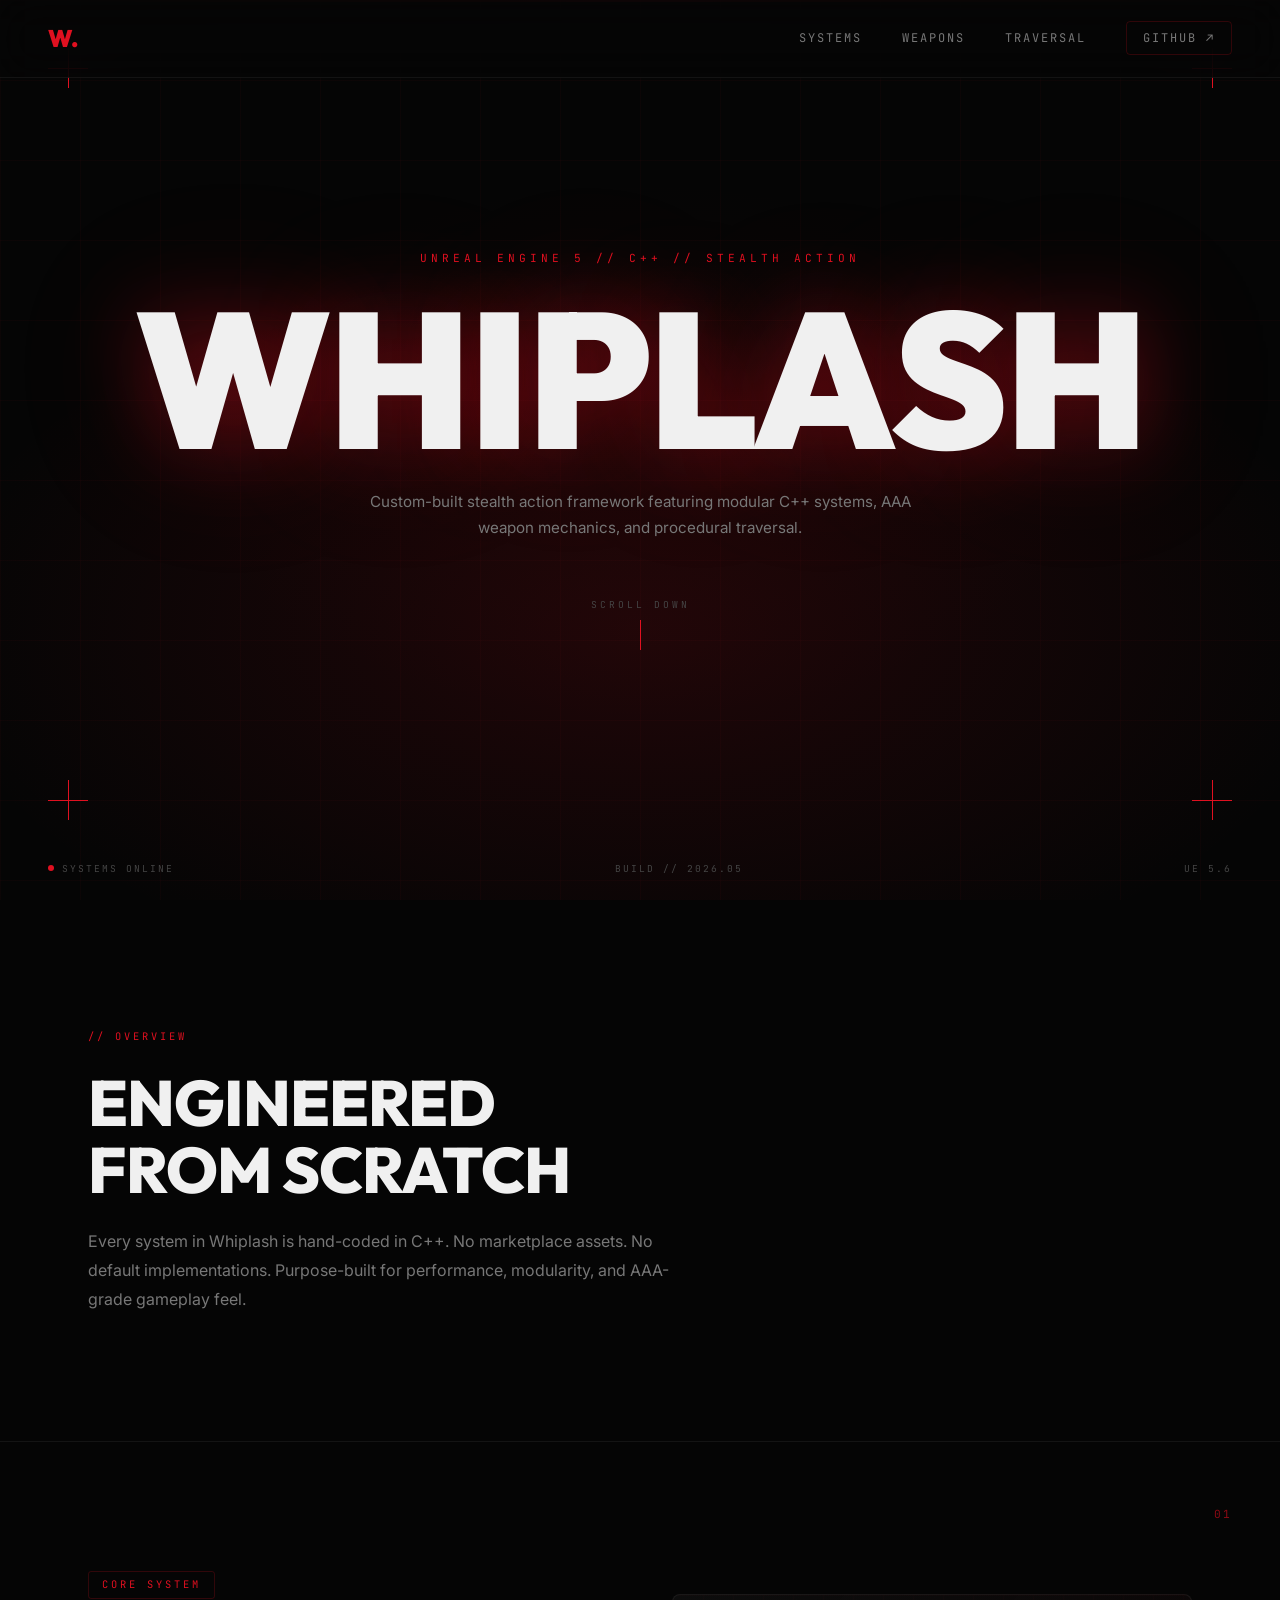
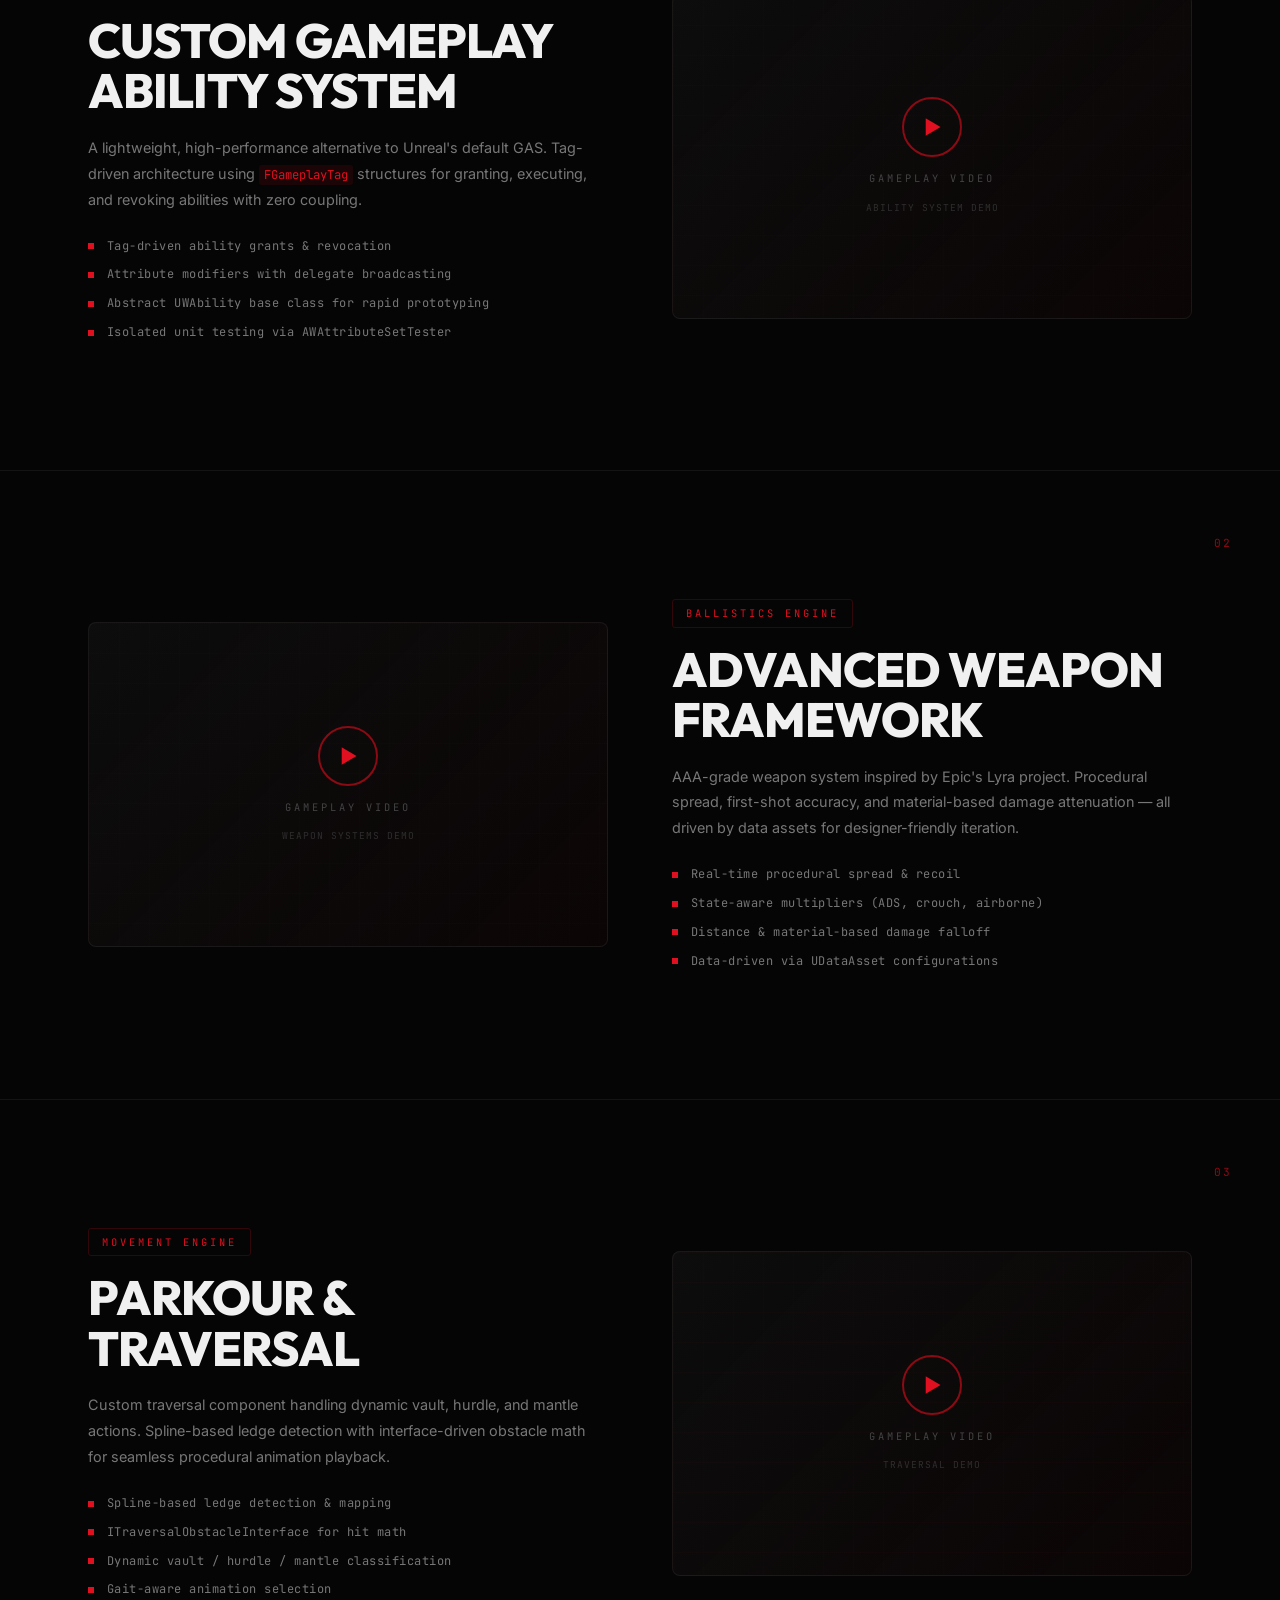
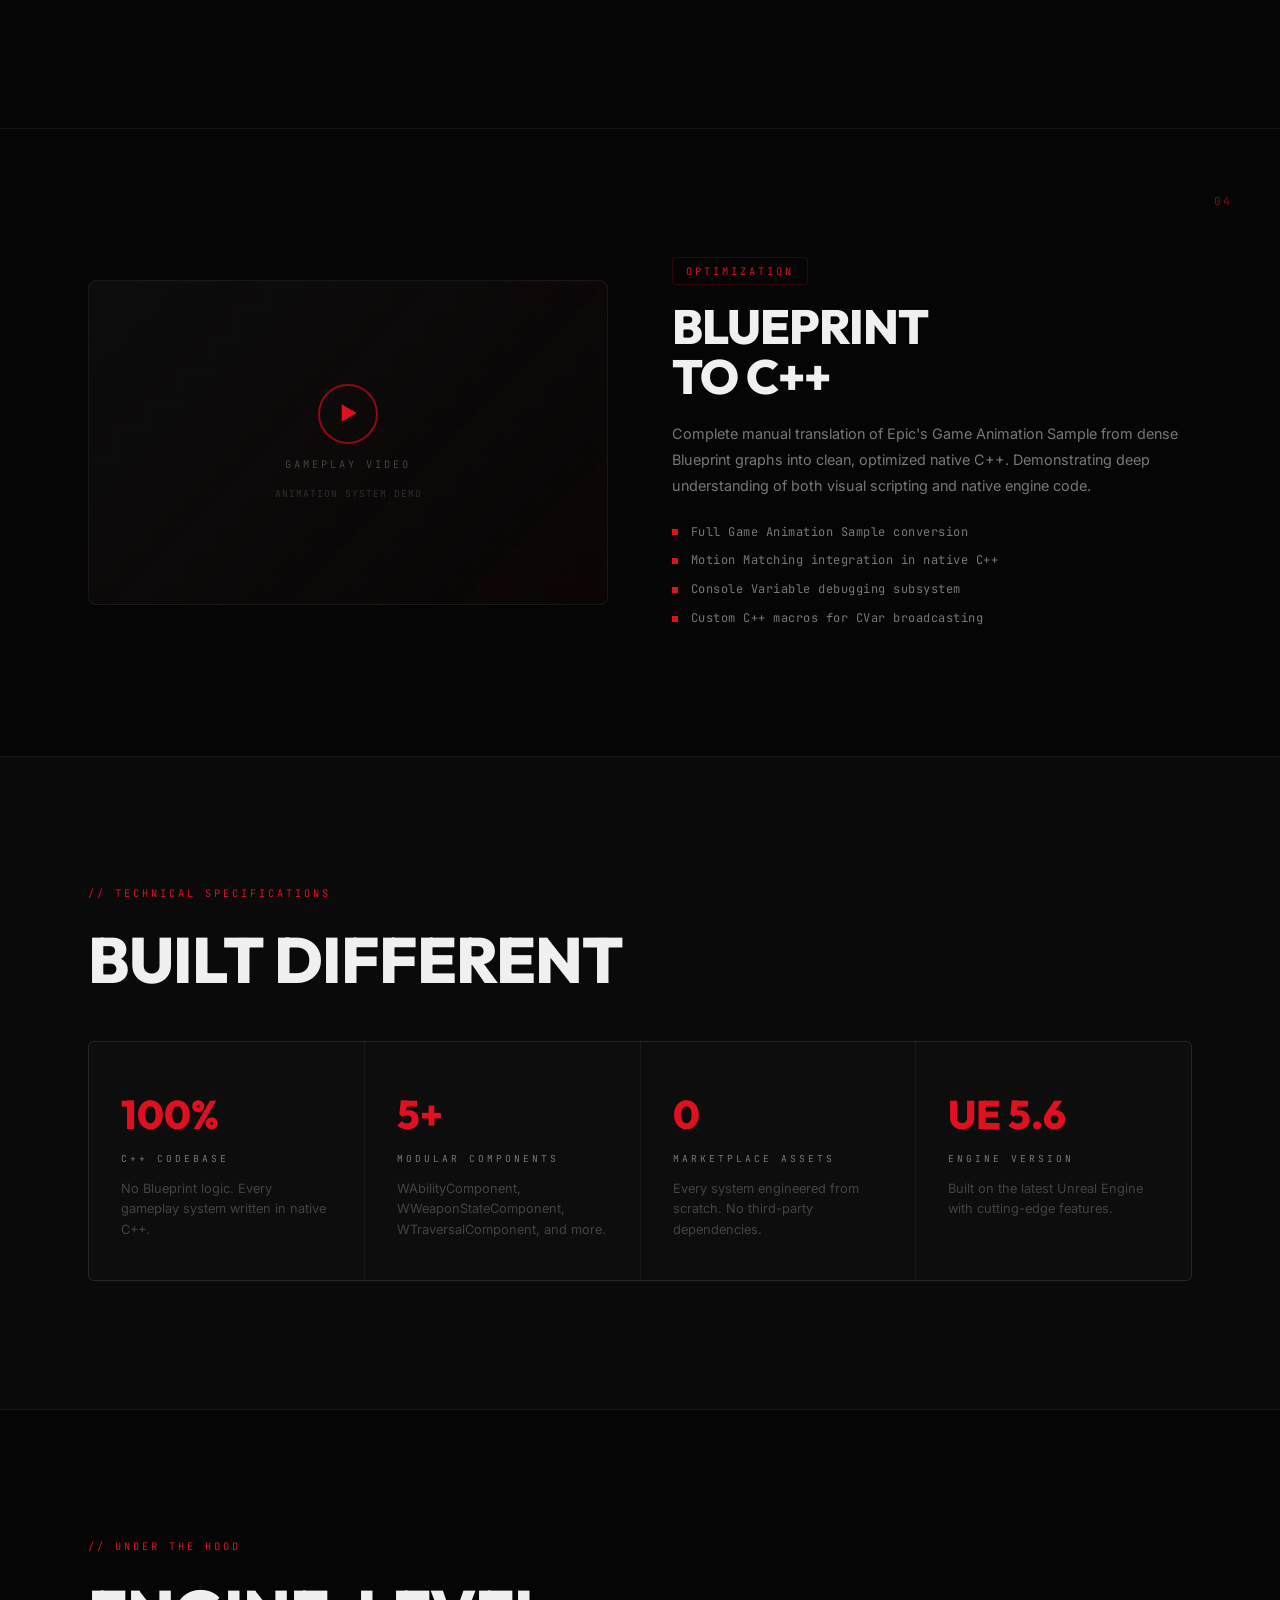
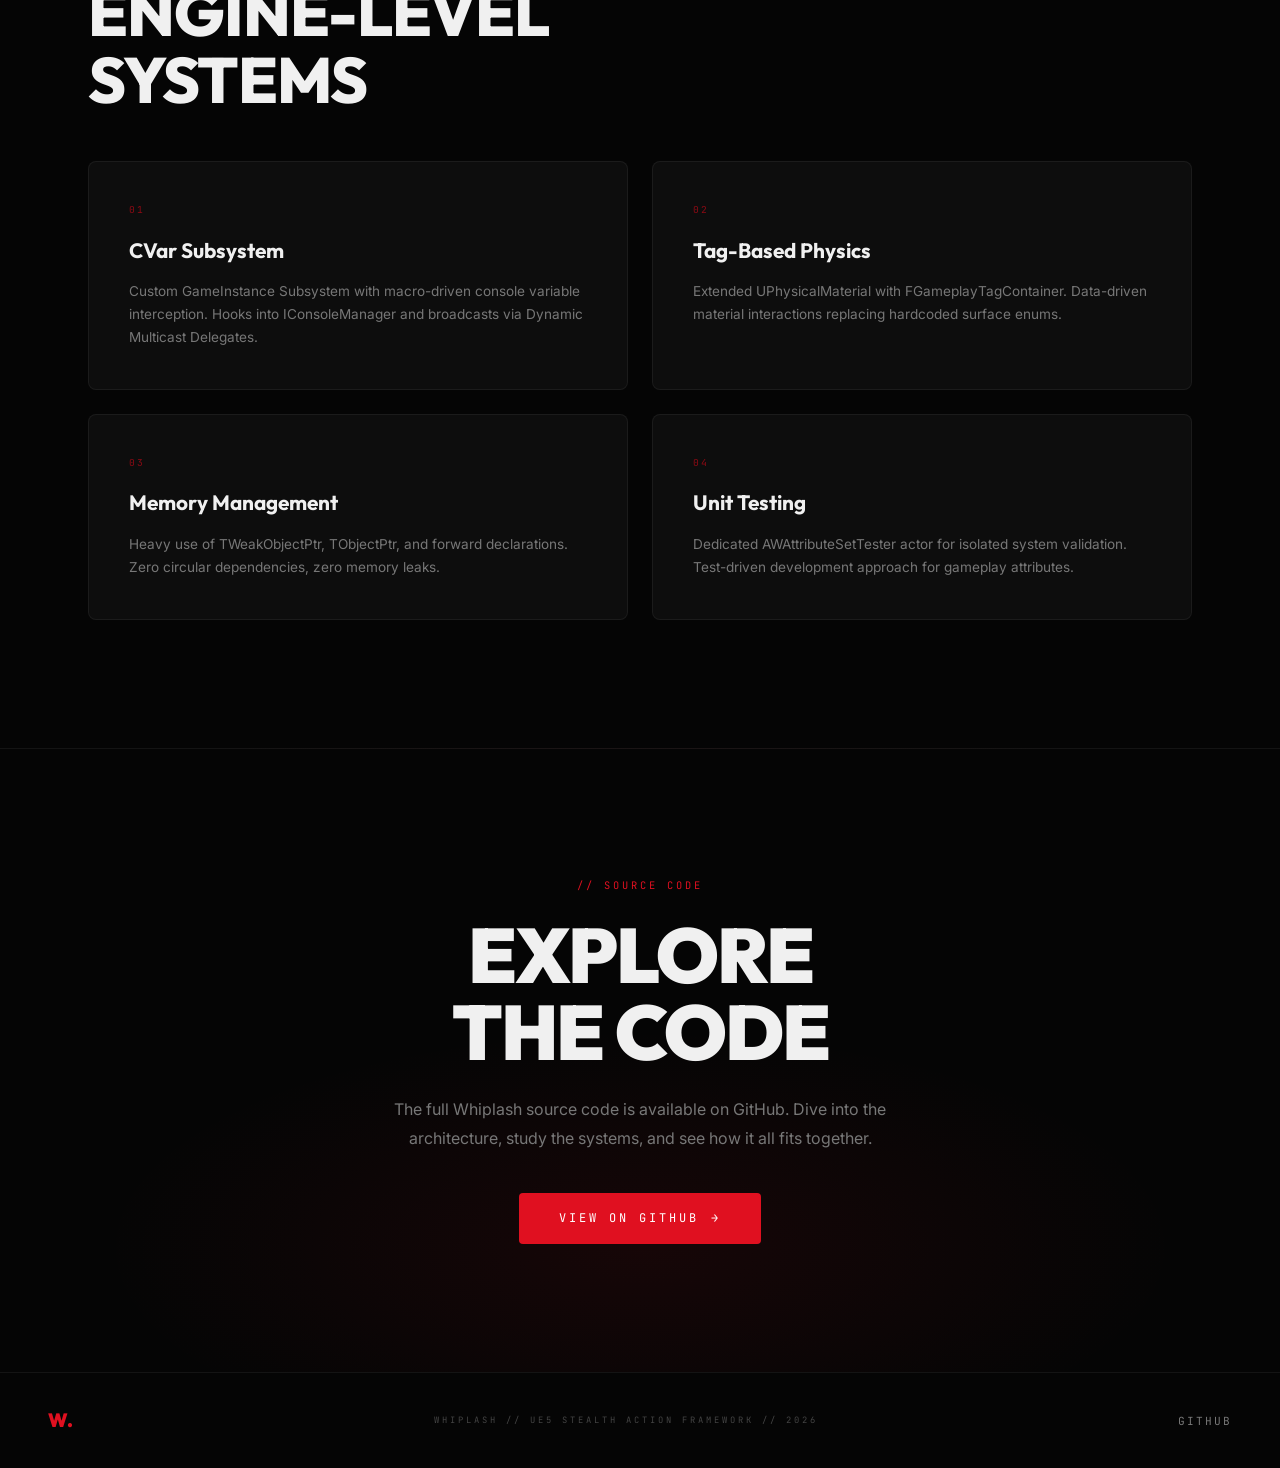
==== index.html @ ac8a112f "Whiplash showcase site" ====
<!DOCTYPE html>
<html lang="en">
<head>
    <meta charset="UTF-8">
    <meta name="viewport" content="width=device-width, initial-scale=1.0">
    <title>WHIPLASH — Stealth Action Framework</title>
    <meta name="description" content="Whiplash is a custom-built Unreal Engine 5 stealth action game featuring advanced C++ systems, a custom Gameplay Ability System, and AAA-grade weapon mechanics.">
    <link rel="stylesheet" href="./style.css">
    <link rel="preconnect" href="https://fonts.googleapis.com">
    <link rel="preconnect" href="https://fonts.gstatic.com" crossorigin>
    <link href="https://fonts.googleapis.com/css2?family=Inter:wght@300;400;500;600;700&family=JetBrains+Mono:wght@400;500;700&family=Outfit:wght@100;200;300;400;500;600;700;800;900&display=swap" rel="stylesheet">
</head>
<body>
    <!-- ========== NAV ========== -->
    <nav id="nav">
        <div class="nav-logo">W.</div>
        <div class="nav-links">
            <a href="#systems">Systems</a>
            <a href="#weapons">Weapons</a>
            <a href="#traversal">Traversal</a>
            <a href="https://github.com/nem-junk/Whiplash" target="_blank" class="nav-github">GitHub ↗</a>
        </div>
    </nav>

    <!-- ========== HERO ========== -->
    <section id="hero">
        <div class="hero-grid-overlay"></div>
        <!-- Tactical crosshairs -->
        <div class="crosshair crosshair-tl"></div>
        <div class="crosshair crosshair-tr"></div>
        <div class="crosshair crosshair-bl"></div>
        <div class="crosshair crosshair-br"></div>
        <!-- Red scan line -->
        <div class="scan-line"></div>
        <!-- Center content -->
        <div class="hero-content">
            <div class="hero-tag">UNREAL ENGINE 5 // C++ // STEALTH ACTION</div>
            <h1 class="hero-title">WHIPLASH</h1>
            <div class="hero-subtitle">Custom-built stealth action framework featuring modular C++ systems, AAA weapon mechanics, and procedural traversal.</div>
            <div class="hero-scroll-hint">
                <span>SCROLL DOWN</span>
                <div class="scroll-arrow"></div>
            </div>
        </div>
        <!-- Bottom status bar -->
        <div class="hero-status-bar">
            <span class="status-item"><span class="status-dot"></span> SYSTEMS ONLINE</span>
            <span class="status-item">BUILD // 2026.05</span>
            <span class="status-item">UE 5.6</span>
        </div>
    </section>

    <!-- ========== FEATURES INTRO ========== -->
    <section id="features-intro" class="section">
        <div class="section-container">
            <div class="section-label">// OVERVIEW</div>
            <h2 class="section-title">ENGINEERED<br>FROM SCRATCH</h2>
            <p class="section-description">Every system in Whiplash is hand-coded in C++. No marketplace assets. No default implementations. Purpose-built for performance, modularity, and AAA-grade gameplay feel.</p>
        </div>
    </section>

    <!-- ========== FEATURE 01: GAS ========== -->
    <section id="systems" class="section feature-section">
        <div class="feature-number">01</div>
        <div class="section-container feature-grid">
            <div class="feature-info">
                <div class="feature-tag">CORE SYSTEM</div>
                <h2 class="feature-title">CUSTOM GAMEPLAY<br>ABILITY SYSTEM</h2>
                <p class="feature-desc">A lightweight, high-performance alternative to Unreal's default GAS. Tag-driven architecture using <code>FGameplayTag</code> structures for granting, executing, and revoking abilities with zero coupling.</p>
                <ul class="feature-list">
                    <li><span class="list-marker"></span>Tag-driven ability grants & revocation</li>
                    <li><span class="list-marker"></span>Attribute modifiers with delegate broadcasting</li>
                    <li><span class="list-marker"></span>Abstract UWAbility base class for rapid prototyping</li>
                    <li><span class="list-marker"></span>Isolated unit testing via AWAttributeSetTester</li>
                </ul>
            </div>
            <div class="feature-visual">
                <div class="video-placeholder" id="video-gas">
                    <div class="video-placeholder-inner">
                        <div class="video-icon">▶</div>
                        <span>GAMEPLAY VIDEO</span>
                        <span class="video-sub">Ability System Demo</span>
                    </div>
                </div>
            </div>
        </div>
    </section>

    <!-- ========== FEATURE 02: WEAPONS ========== -->
    <section id="weapons" class="section feature-section">
        <div class="feature-number">02</div>
        <div class="section-container feature-grid feature-grid-reverse">
            <div class="feature-info">
                <div class="feature-tag">BALLISTICS ENGINE</div>
                <h2 class="feature-title">ADVANCED WEAPON<br>FRAMEWORK</h2>
                <p class="feature-desc">AAA-grade weapon system inspired by Epic's Lyra project. Procedural spread, first-shot accuracy, and material-based damage attenuation — all driven by data assets for designer-friendly iteration.</p>
                <ul class="feature-list">
                    <li><span class="list-marker"></span>Real-time procedural spread & recoil</li>
                    <li><span class="list-marker"></span>State-aware multipliers (ADS, crouch, airborne)</li>
                    <li><span class="list-marker"></span>Distance & material-based damage falloff</li>
                    <li><span class="list-marker"></span>Data-driven via UDataAsset configurations</li>
                </ul>
            </div>
            <div class="feature-visual">
                <div class="video-placeholder" id="video-weapons">
                    <div class="video-placeholder-inner">
                        <div class="video-icon">▶</div>
                        <span>GAMEPLAY VIDEO</span>
                        <span class="video-sub">Weapon Systems Demo</span>
                    </div>
                </div>
            </div>
        </div>
    </section>

    <!-- ========== FEATURE 03: TRAVERSAL ========== -->
    <section id="traversal" class="section feature-section">
        <div class="feature-number">03</div>
        <div class="section-container feature-grid">
            <div class="feature-info">
                <div class="feature-tag">MOVEMENT ENGINE</div>
                <h2 class="feature-title">PARKOUR &<br>TRAVERSAL</h2>
                <p class="feature-desc">Custom traversal component handling dynamic vault, hurdle, and mantle actions. Spline-based ledge detection with interface-driven obstacle math for seamless procedural animation playback.</p>
                <ul class="feature-list">
                    <li><span class="list-marker"></span>Spline-based ledge detection & mapping</li>
                    <li><span class="list-marker"></span>ITraversalObstacleInterface for hit math</li>
                    <li><span class="list-marker"></span>Dynamic vault / hurdle / mantle classification</li>
                    <li><span class="list-marker"></span>Gait-aware animation selection</li>
                </ul>
            </div>
            <div class="feature-visual">
                <div class="video-placeholder" id="video-traversal">
                    <div class="video-placeholder-inner">
                        <div class="video-icon">▶</div>
                        <span>GAMEPLAY VIDEO</span>
                        <span class="video-sub">Traversal Demo</span>
                    </div>
                </div>
            </div>
        </div>
    </section>

    <!-- ========== FEATURE 04: BP TO C++ ========== -->
    <section id="translation" class="section feature-section">
        <div class="feature-number">04</div>
        <div class="section-container feature-grid feature-grid-reverse">
            <div class="feature-info">
                <div class="feature-tag">OPTIMIZATION</div>
                <h2 class="feature-title">BLUEPRINT<br>TO C++</h2>
                <p class="feature-desc">Complete manual translation of Epic's Game Animation Sample from dense Blueprint graphs into clean, optimized native C++. Demonstrating deep understanding of both visual scripting and native engine code.</p>
                <ul class="feature-list">
                    <li><span class="list-marker"></span>Full Game Animation Sample conversion</li>
                    <li><span class="list-marker"></span>Motion Matching integration in native C++</li>
                    <li><span class="list-marker"></span>Console Variable debugging subsystem</li>
                    <li><span class="list-marker"></span>Custom C++ macros for CVar broadcasting</li>
                </ul>
            </div>
            <div class="feature-visual">
                <div class="video-placeholder" id="video-bptocpp">
                    <div class="video-placeholder-inner">
                        <div class="video-icon">▶</div>
                        <span>GAMEPLAY VIDEO</span>
                        <span class="video-sub">Animation System Demo</span>
                    </div>
                </div>
            </div>
        </div>
    </section>

    <!-- ========== TECH STATS ========== -->
    <section id="stats" class="section">
        <div class="section-container">
            <div class="section-label">// TECHNICAL SPECIFICATIONS</div>
            <h2 class="section-title">BUILT DIFFERENT</h2>
            <div class="stats-grid">
                <div class="stat-card">
                    <div class="stat-number">100%</div>
                    <div class="stat-label">C++ CODEBASE</div>
                    <div class="stat-desc">No Blueprint logic. Every gameplay system written in native C++.</div>
                </div>
                <div class="stat-card">
                    <div class="stat-number">5+</div>
                    <div class="stat-label">MODULAR COMPONENTS</div>
                    <div class="stat-desc">WAbilityComponent, WWeaponStateComponent, WTraversalComponent, and more.</div>
                </div>
                <div class="stat-card">
                    <div class="stat-number">0</div>
                    <div class="stat-label">MARKETPLACE ASSETS</div>
                    <div class="stat-desc">Every system engineered from scratch. No third-party dependencies.</div>
                </div>
                <div class="stat-card">
                    <div class="stat-number">UE 5.6</div>
                    <div class="stat-label">ENGINE VERSION</div>
                    <div class="stat-desc">Built on the latest Unreal Engine with cutting-edge features.</div>
                </div>
            </div>
        </div>
    </section>

    <!-- ========== ENGINE SYSTEMS ========== -->
    <section id="engine" class="section">
        <div class="section-container">
            <div class="section-label">// UNDER THE HOOD</div>
            <h2 class="section-title">ENGINE-LEVEL<br>SYSTEMS</h2>
            <div class="engine-grid">
                <div class="engine-card">
                    <div class="engine-card-number">01</div>
                    <h3>CVar Subsystem</h3>
                    <p>Custom GameInstance Subsystem with macro-driven console variable interception. Hooks into IConsoleManager and broadcasts via Dynamic Multicast Delegates.</p>
                </div>
                <div class="engine-card">
                    <div class="engine-card-number">02</div>
                    <h3>Tag-Based Physics</h3>
                    <p>Extended UPhysicalMaterial with FGameplayTagContainer. Data-driven material interactions replacing hardcoded surface enums.</p>
                </div>
                <div class="engine-card">
                    <div class="engine-card-number">03</div>
                    <h3>Memory Management</h3>
                    <p>Heavy use of TWeakObjectPtr, TObjectPtr, and forward declarations. Zero circular dependencies, zero memory leaks.</p>
                </div>
                <div class="engine-card">
                    <div class="engine-card-number">04</div>
                    <h3>Unit Testing</h3>
                    <p>Dedicated AWAttributeSetTester actor for isolated system validation. Test-driven development approach for gameplay attributes.</p>
                </div>
            </div>
        </div>
    </section>

    <!-- ========== CTA ========== -->
    <section id="cta" class="section">
        <div class="section-container cta-container">
            <div class="section-label">// SOURCE CODE</div>
            <h2 class="cta-title">EXPLORE<br>THE CODE</h2>
            <p class="cta-desc">The full Whiplash source code is available on GitHub. Dive into the architecture, study the systems, and see how it all fits together.</p>
            <a href="https://github.com/nem-junk/Whiplash" target="_blank" class="cta-button">
                VIEW ON GITHUB <span class="cta-arrow">→</span>
            </a>
        </div>
    </section>

    <!-- ========== FOOTER ========== -->
    <footer id="footer">
        <div class="footer-inner">
            <div class="footer-logo">W.</div>
            <div class="footer-text">WHIPLASH // UE5 STEALTH ACTION FRAMEWORK // 2026</div>
            <div class="footer-links">
                <a href="https://github.com/nem-junk/Whiplash" target="_blank">GitHub</a>
            </div>
        </div>
    </footer>

    <script src="./main.js"></script>
</body>
</html>
---- style.css ----
/* =========================================
   WHIPLASH — Global Design System
   Theme: Red & Black / Tactical / Cinematic
   ========================================= */

:root {
    --bg-primary: #050505;
    --bg-secondary: #0a0a0a;
    --bg-card: #0d0d0d;
    --bg-card-hover: #111111;
    --red: #e01020;
    --red-dim: #8b0a14;
    --red-glow: rgba(224, 16, 32, 0.4);
    --red-subtle: rgba(224, 16, 32, 0.08);
    --text-primary: #f0f0f0;
    --text-secondary: #777777;
    --text-dim: #444444;
    --border: rgba(255, 255, 255, 0.06);
    --border-red: rgba(224, 16, 32, 0.2);
    --font-display: 'Outfit', sans-serif;
    --font-body: 'Inter', sans-serif;
    --font-mono: 'JetBrains Mono', monospace;
}

/* ===== RESET ===== */
*, *::before, *::after {
    margin: 0;
    padding: 0;
    box-sizing: border-box;
}

html {
    scroll-behavior: smooth;
    scrollbar-width: thin;
    scrollbar-color: var(--red-dim) var(--bg-primary);
}

body {
    background: var(--bg-primary);
    color: var(--text-primary);
    font-family: var(--font-body);
    line-height: 1.6;
    overflow-x: hidden;
    -webkit-font-smoothing: antialiased;
}

a {
    color: inherit;
    text-decoration: none;
}

code {
    font-family: var(--font-mono);
    background: rgba(224, 16, 32, 0.1);
    padding: 0.15em 0.4em;
    border-radius: 3px;
    font-size: 0.85em;
    color: var(--red);
}

::selection {
    background: var(--red);
    color: #fff;
}

/* ===== SCROLLBAR ===== */
::-webkit-scrollbar { width: 6px; }
::-webkit-scrollbar-track { background: var(--bg-primary); }
::-webkit-scrollbar-thumb { background: var(--red-dim); border-radius: 3px; }

/* ===== NAV ===== */
#nav {
    position: fixed;
    top: 0;
    left: 0;
    right: 0;
    z-index: 100;
    display: flex;
    align-items: center;
    justify-content: space-between;
    padding: 1.2rem 3rem;
    background: rgba(5, 5, 5, 0.8);
    backdrop-filter: blur(20px);
    -webkit-backdrop-filter: blur(20px);
    border-bottom: 1px solid var(--border);
    transition: transform 0.4s ease;
}

.nav-logo {
    font-family: var(--font-display);
    font-weight: 900;
    font-size: 1.5rem;
    color: var(--red);
    letter-spacing: -1px;
}

.nav-links {
    display: flex;
    gap: 2.5rem;
    align-items: center;
}

.nav-links a {
    font-family: var(--font-mono);
    font-size: 0.75rem;
    text-transform: uppercase;
    letter-spacing: 2px;
    color: var(--text-secondary);
    transition: color 0.3s ease;
}

.nav-links a:hover {
    color: var(--red);
}

.nav-github {
    padding: 0.4rem 1rem;
    border: 1px solid var(--border-red);
    border-radius: 4px;
    transition: background 0.3s ease, color 0.3s ease, border-color 0.3s ease !important;
}

.nav-github:hover {
    background: var(--red);
    border-color: var(--red) !important;
    color: #fff !important;
}

/* ===== HERO ===== */
#hero {
    position: relative;
    width: 100%;
    height: 100vh;
    display: flex;
    align-items: center;
    justify-content: center;
    overflow: hidden;
    background:
        radial-gradient(ellipse 80% 60% at 50% 70%, rgba(224, 16, 32, 0.12) 0%, transparent 70%),
        radial-gradient(ellipse 60% 50% at 50% 50%, rgba(100, 0, 0, 0.08) 0%, transparent 60%),
        var(--bg-primary);
}

/* Grid overlay */
.hero-grid-overlay {
    position: absolute;
    inset: 0;
    background-image:
        linear-gradient(rgba(224, 16, 32, 0.03) 1px, transparent 1px),
        linear-gradient(90deg, rgba(224, 16, 32, 0.03) 1px, transparent 1px);
    background-size: 80px 80px;
    pointer-events: none;
}

/* Crosshairs */
.crosshair {
    position: absolute;
    width: 40px;
    height: 40px;
    pointer-events: none;
}

.crosshair::before,
.crosshair::after {
    content: '';
    position: absolute;
    background: var(--red);
}

.crosshair::before {
    width: 1px;
    height: 100%;
    left: 50%;
}

.crosshair::after {
    height: 1px;
    width: 100%;
    top: 50%;
}

.crosshair-tl { top: 3rem; left: 3rem; }
.crosshair-tr { top: 3rem; right: 3rem; }
.crosshair-bl { bottom: 5rem; left: 3rem; }
.crosshair-br { bottom: 5rem; right: 3rem; }

/* Scan line */
.scan-line {
    position: absolute;
    top: 0;
    left: 0;
    right: 0;
    height: 2px;
    background: linear-gradient(90deg, transparent, var(--red), transparent);
    opacity: 0.4;
    animation: scanDown 4s ease-in-out infinite;
    pointer-events: none;
}

@keyframes scanDown {
    0% { top: -2px; opacity: 0; }
    10% { opacity: 0.4; }
    90% { opacity: 0.4; }
    100% { top: 100%; opacity: 0; }
}

/* Hero content */
.hero-content {
    position: relative;
    z-index: 2;
    text-align: center;
    display: flex;
    flex-direction: column;
    align-items: center;
    gap: 1.5rem;
}

.hero-tag {
    font-family: var(--font-mono);
    font-size: 0.7rem;
    letter-spacing: 4px;
    color: var(--red);
    text-transform: uppercase;
    opacity: 0;
    animation: fadeInUp 0.8s ease 0.2s forwards;
}

.hero-title {
    font-family: var(--font-display);
    font-size: clamp(5rem, 15vw, 14rem);
    font-weight: 900;
    line-height: 0.9;
    letter-spacing: -3px;
    color: var(--text-primary);
    text-shadow: 0 0 80px var(--red-glow), 0 0 160px rgba(224, 16, 32, 0.15);
    opacity: 0;
    animation: titleReveal 1.2s ease 0.4s forwards;
}

.hero-subtitle {
    max-width: 550px;
    font-size: 0.95rem;
    line-height: 1.7;
    color: var(--text-secondary);
    opacity: 0;
    animation: fadeInUp 0.8s ease 0.8s forwards;
}

.hero-scroll-hint {
    margin-top: 2rem;
    display: flex;
    flex-direction: column;
    align-items: center;
    gap: 0.5rem;
    opacity: 0;
    animation: fadeInUp 0.8s ease 1.2s forwards;
}

.hero-scroll-hint span {
    font-family: var(--font-mono);
    font-size: 0.6rem;
    letter-spacing: 3px;
    color: var(--text-dim);
}

.scroll-arrow {
    width: 1px;
    height: 30px;
    background: var(--red);
    position: relative;
    animation: scrollPulse 2s ease infinite;
}

@keyframes scrollPulse {
    0%, 100% { opacity: 0.3; transform: scaleY(0.5); }
    50% { opacity: 1; transform: scaleY(1); }
}

/* Hero status bar */
.hero-status-bar {
    position: absolute;
    bottom: 1.5rem;
    left: 3rem;
    right: 3rem;
    display: flex;
    justify-content: space-between;
    opacity: 0;
    animation: fadeInUp 0.8s ease 1.4s forwards;
}

.status-item {
    font-family: var(--font-mono);
    font-size: 0.6rem;
    letter-spacing: 2px;
    color: var(--text-dim);
    text-transform: uppercase;
    display: flex;
    align-items: center;
    gap: 0.5rem;
}

.status-dot {
    width: 6px;
    height: 6px;
    background: var(--red);
    border-radius: 50%;
    animation: dotPulse 2s ease infinite;
}

@keyframes dotPulse {
    0%, 100% { opacity: 1; }
    50% { opacity: 0.3; }
}

/* ===== ANIMATIONS ===== */
@keyframes fadeInUp {
    from { opacity: 0; transform: translateY(20px); }
    to { opacity: 1; transform: translateY(0); }
}

@keyframes titleReveal {
    from { opacity: 0; transform: translateY(40px) scale(0.95); letter-spacing: 20px; }
    to { opacity: 1; transform: translateY(0) scale(1); letter-spacing: -3px; }
}

/* ===== SECTIONS ===== */
.section {
    padding: 8rem 0;
    position: relative;
}

.section-container {
    max-width: 1200px;
    margin: 0 auto;
    padding: 0 3rem;
}

.section-label {
    font-family: var(--font-mono);
    font-size: 0.65rem;
    letter-spacing: 3px;
    color: var(--red);
    text-transform: uppercase;
    margin-bottom: 1.5rem;
}

.section-title {
    font-family: var(--font-display);
    font-size: clamp(2.5rem, 5vw, 4rem);
    font-weight: 800;
    line-height: 1.05;
    letter-spacing: -1px;
    margin-bottom: 1.5rem;
}

.section-description {
    font-size: 1rem;
    color: var(--text-secondary);
    max-width: 600px;
    line-height: 1.8;
}

/* ===== FEATURE SECTIONS ===== */
.feature-section {
    border-top: 1px solid var(--border);
}

.feature-number {
    position: absolute;
    top: 4rem;
    right: 3rem;
    font-family: var(--font-mono);
    font-size: 0.7rem;
    color: var(--red-dim);
    letter-spacing: 2px;
}

.feature-grid {
    display: grid;
    grid-template-columns: 1fr 1fr;
    gap: 4rem;
    align-items: center;
}

.feature-grid-reverse {
    direction: rtl;
}

.feature-grid-reverse > * {
    direction: ltr;
}

.feature-tag {
    font-family: var(--font-mono);
    font-size: 0.65rem;
    letter-spacing: 3px;
    color: var(--red);
    text-transform: uppercase;
    margin-bottom: 1rem;
    display: inline-block;
    padding: 0.3rem 0.8rem;
    border: 1px solid var(--border-red);
    border-radius: 3px;
}

.feature-title {
    font-family: var(--font-display);
    font-size: clamp(2rem, 4vw, 3rem);
    font-weight: 800;
    line-height: 1.05;
    letter-spacing: -1px;
    margin-bottom: 1.2rem;
}

.feature-desc {
    font-size: 0.9rem;
    color: var(--text-secondary);
    line-height: 1.8;
    margin-bottom: 1.5rem;
}

.feature-list {
    list-style: none;
    display: flex;
    flex-direction: column;
    gap: 0.6rem;
}

.feature-list li {
    font-family: var(--font-mono);
    font-size: 0.75rem;
    color: var(--text-secondary);
    display: flex;
    align-items: center;
    gap: 0.8rem;
    letter-spacing: 0.5px;
}

.list-marker {
    width: 6px;
    height: 6px;
    background: var(--red);
    flex-shrink: 0;
}

/* ===== VIDEO PLACEHOLDER ===== */
.video-placeholder {
    width: 100%;
    aspect-ratio: 16 / 10;
    background:
        linear-gradient(135deg, var(--bg-card) 0%, rgba(224, 16, 32, 0.03) 100%);
    border: 1px solid var(--border);
    border-radius: 8px;
    display: flex;
    align-items: center;
    justify-content: center;
    position: relative;
    overflow: hidden;
    transition: border-color 0.4s ease, box-shadow 0.4s ease;
    cursor: pointer;
}

.video-placeholder::before {
    content: '';
    position: absolute;
    inset: 0;
    background:
        linear-gradient(rgba(224, 16, 32, 0.02) 1px, transparent 1px),
        linear-gradient(90deg, rgba(224, 16, 32, 0.02) 1px, transparent 1px);
    background-size: 30px 30px;
    pointer-events: none;
}

.video-placeholder:hover {
    border-color: var(--border-red);
    box-shadow: 0 0 40px rgba(224, 16, 32, 0.08);
}

.video-placeholder-inner {
    display: flex;
    flex-direction: column;
    align-items: center;
    gap: 0.8rem;
    z-index: 1;
}

.video-icon {
    width: 60px;
    height: 60px;
    border: 2px solid var(--red-dim);
    border-radius: 50%;
    display: flex;
    align-items: center;
    justify-content: center;
    font-size: 1.2rem;
    color: var(--red);
    transition: background 0.3s ease, border-color 0.3s ease;
}

.video-placeholder:hover .video-icon {
    background: var(--red);
    border-color: var(--red);
    color: #fff;
}

.video-placeholder-inner span {
    font-family: var(--font-mono);
    font-size: 0.65rem;
    letter-spacing: 3px;
    color: var(--text-dim);
    text-transform: uppercase;
}

.video-placeholder-inner .video-sub {
    font-size: 0.6rem;
    color: var(--text-dim);
    letter-spacing: 1px;
    opacity: 0.6;
}

/* ===== STATS ===== */
#stats {
    background: var(--bg-secondary);
    border-top: 1px solid var(--border);
    border-bottom: 1px solid var(--border);
}

.stats-grid {
    display: grid;
    grid-template-columns: repeat(4, 1fr);
    gap: 1px;
    margin-top: 3rem;
    background: var(--border);
    border: 1px solid var(--border);
    border-radius: 6px;
    overflow: hidden;
}

.stat-card {
    background: var(--bg-card);
    padding: 2.5rem 2rem;
    transition: background 0.3s ease;
}

.stat-card:hover {
    background: var(--bg-card-hover);
}

.stat-number {
    font-family: var(--font-display);
    font-size: 2.5rem;
    font-weight: 800;
    color: var(--red);
    margin-bottom: 0.3rem;
}

.stat-label {
    font-family: var(--font-mono);
    font-size: 0.6rem;
    letter-spacing: 3px;
    color: var(--text-secondary);
    text-transform: uppercase;
    margin-bottom: 0.8rem;
}

.stat-desc {
    font-size: 0.8rem;
    color: var(--text-dim);
    line-height: 1.6;
}

/* ===== ENGINE GRID ===== */
.engine-grid {
    display: grid;
    grid-template-columns: repeat(2, 1fr);
    gap: 1.5rem;
    margin-top: 3rem;
}

.engine-card {
    background: var(--bg-card);
    border: 1px solid var(--border);
    border-radius: 8px;
    padding: 2.5rem;
    position: relative;
    overflow: hidden;
    transition: border-color 0.4s ease, transform 0.3s ease;
}

.engine-card:hover {
    border-color: var(--border-red);
    transform: translateY(-3px);
}

.engine-card::after {
    content: '';
    position: absolute;
    top: 0;
    left: 0;
    right: 0;
    height: 2px;
    background: linear-gradient(90deg, var(--red), transparent);
    opacity: 0;
    transition: opacity 0.4s ease;
}

.engine-card:hover::after {
    opacity: 1;
}

.engine-card-number {
    font-family: var(--font-mono);
    font-size: 0.6rem;
    color: var(--red-dim);
    letter-spacing: 2px;
    margin-bottom: 1rem;
}

.engine-card h3 {
    font-family: var(--font-display);
    font-size: 1.3rem;
    font-weight: 700;
    margin-bottom: 0.8rem;
}

.engine-card p {
    font-size: 0.85rem;
    color: var(--text-secondary);
    line-height: 1.7;
}

/* ===== CTA ===== */
#cta {
    border-top: 1px solid var(--border);
    background:
        radial-gradient(ellipse 60% 50% at 50% 80%, rgba(224, 16, 32, 0.08) 0%, transparent 70%),
        var(--bg-primary);
}

.cta-container {
    text-align: center;
    display: flex;
    flex-direction: column;
    align-items: center;
}

.cta-title {
    font-family: var(--font-display);
    font-size: clamp(3rem, 6vw, 5rem);
    font-weight: 900;
    line-height: 1;
    letter-spacing: -2px;
    margin-bottom: 1.5rem;
}

.cta-desc {
    font-size: 1rem;
    color: var(--text-secondary);
    max-width: 500px;
    line-height: 1.8;
    margin-bottom: 2.5rem;
}

.cta-button {
    display: inline-flex;
    align-items: center;
    gap: 0.8rem;
    padding: 1rem 2.5rem;
    background: var(--red);
    color: #fff;
    font-family: var(--font-mono);
    font-size: 0.75rem;
    letter-spacing: 3px;
    text-transform: uppercase;
    border: none;
    border-radius: 4px;
    cursor: pointer;
    transition: background 0.3s ease, transform 0.2s ease, box-shadow 0.3s ease;
}

.cta-button:hover {
    background: #c00d1a;
    transform: translateY(-2px);
    box-shadow: 0 10px 40px rgba(224, 16, 32, 0.3);
}

.cta-arrow {
    transition: transform 0.3s ease;
}

.cta-button:hover .cta-arrow {
    transform: translateX(4px);
}

/* ===== FOOTER ===== */
#footer {
    border-top: 1px solid var(--border);
    padding: 2rem 3rem;
}

.footer-inner {
    max-width: 1200px;
    margin: 0 auto;
    display: flex;
    align-items: center;
    justify-content: space-between;
}

.footer-logo {
    font-family: var(--font-display);
    font-weight: 900;
    font-size: 1.2rem;
    color: var(--red);
}

.footer-text {
    font-family: var(--font-mono);
    font-size: 0.55rem;
    letter-spacing: 3px;
    color: var(--text-dim);
}

.footer-links a {
    font-family: var(--font-mono);
    font-size: 0.7rem;
    letter-spacing: 2px;
    color: var(--text-secondary);
    text-transform: uppercase;
    transition: color 0.3s ease;
}

.footer-links a:hover {
    color: var(--red);
}

/* ===== SCROLL REVEAL ===== */
.reveal {
    opacity: 0;
    transform: translateY(30px);
    transition: opacity 0.8s ease, transform 0.8s ease;
}

.reveal.visible {
    opacity: 1;
    transform: translateY(0);
}

/* ===== RESPONSIVE ===== */
@media (max-width: 900px) {
    .feature-grid {
        grid-template-columns: 1fr;
        gap: 2rem;
    }

    .feature-grid-reverse {
        direction: ltr;
    }

    .stats-grid {
        grid-template-columns: repeat(2, 1fr);
    }

    .engine-grid {
        grid-template-columns: 1fr;
    }

    #nav {
        padding: 1rem 1.5rem;
    }

    .nav-links {
        gap: 1rem;
    }

    .section-container {
        padding: 0 1.5rem;
    }

    .crosshair-tl, .crosshair-tr,
    .crosshair-bl, .crosshair-br {
        display: none;
    }
}

@media (max-width: 600px) {
    .stats-grid {
        grid-template-columns: 1fr;
    }

    .nav-links a:not(.nav-github) {
        display: none;
    }

    .hero-status-bar {
        display: none;
    }
}
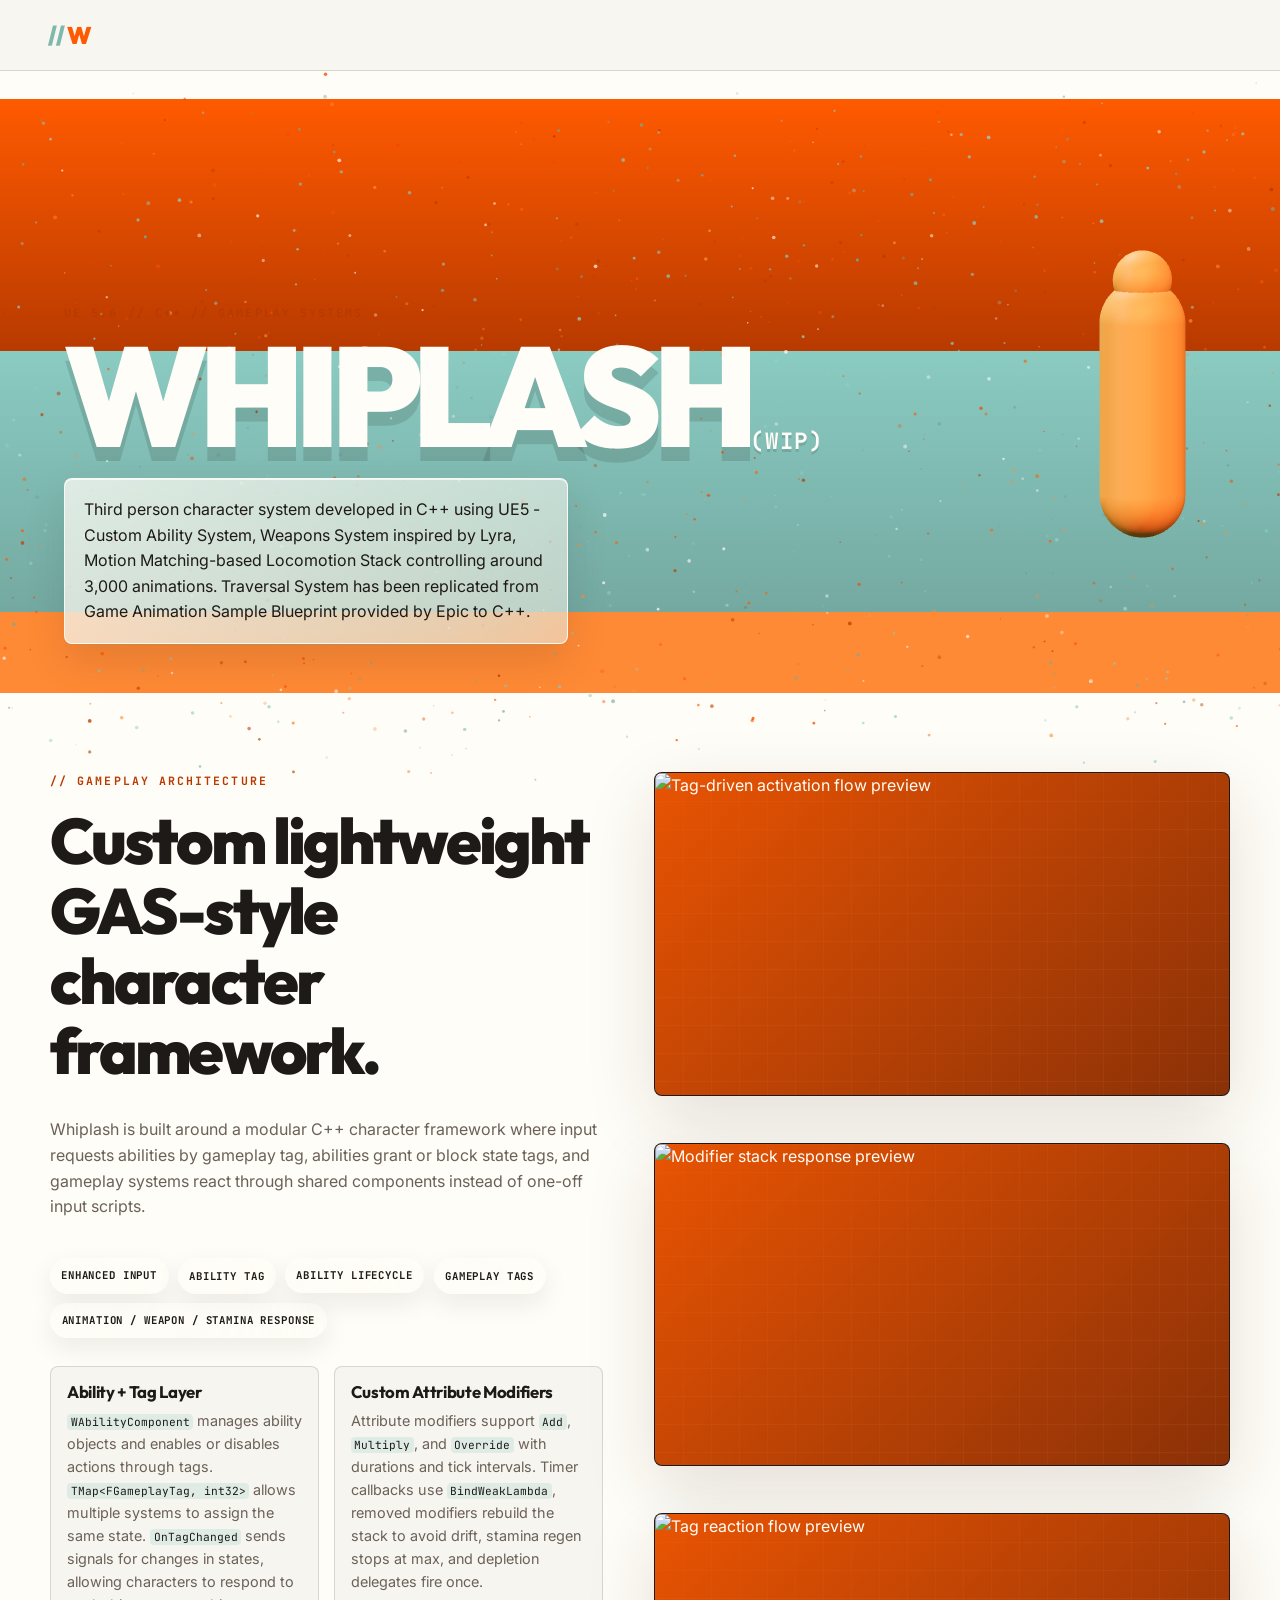
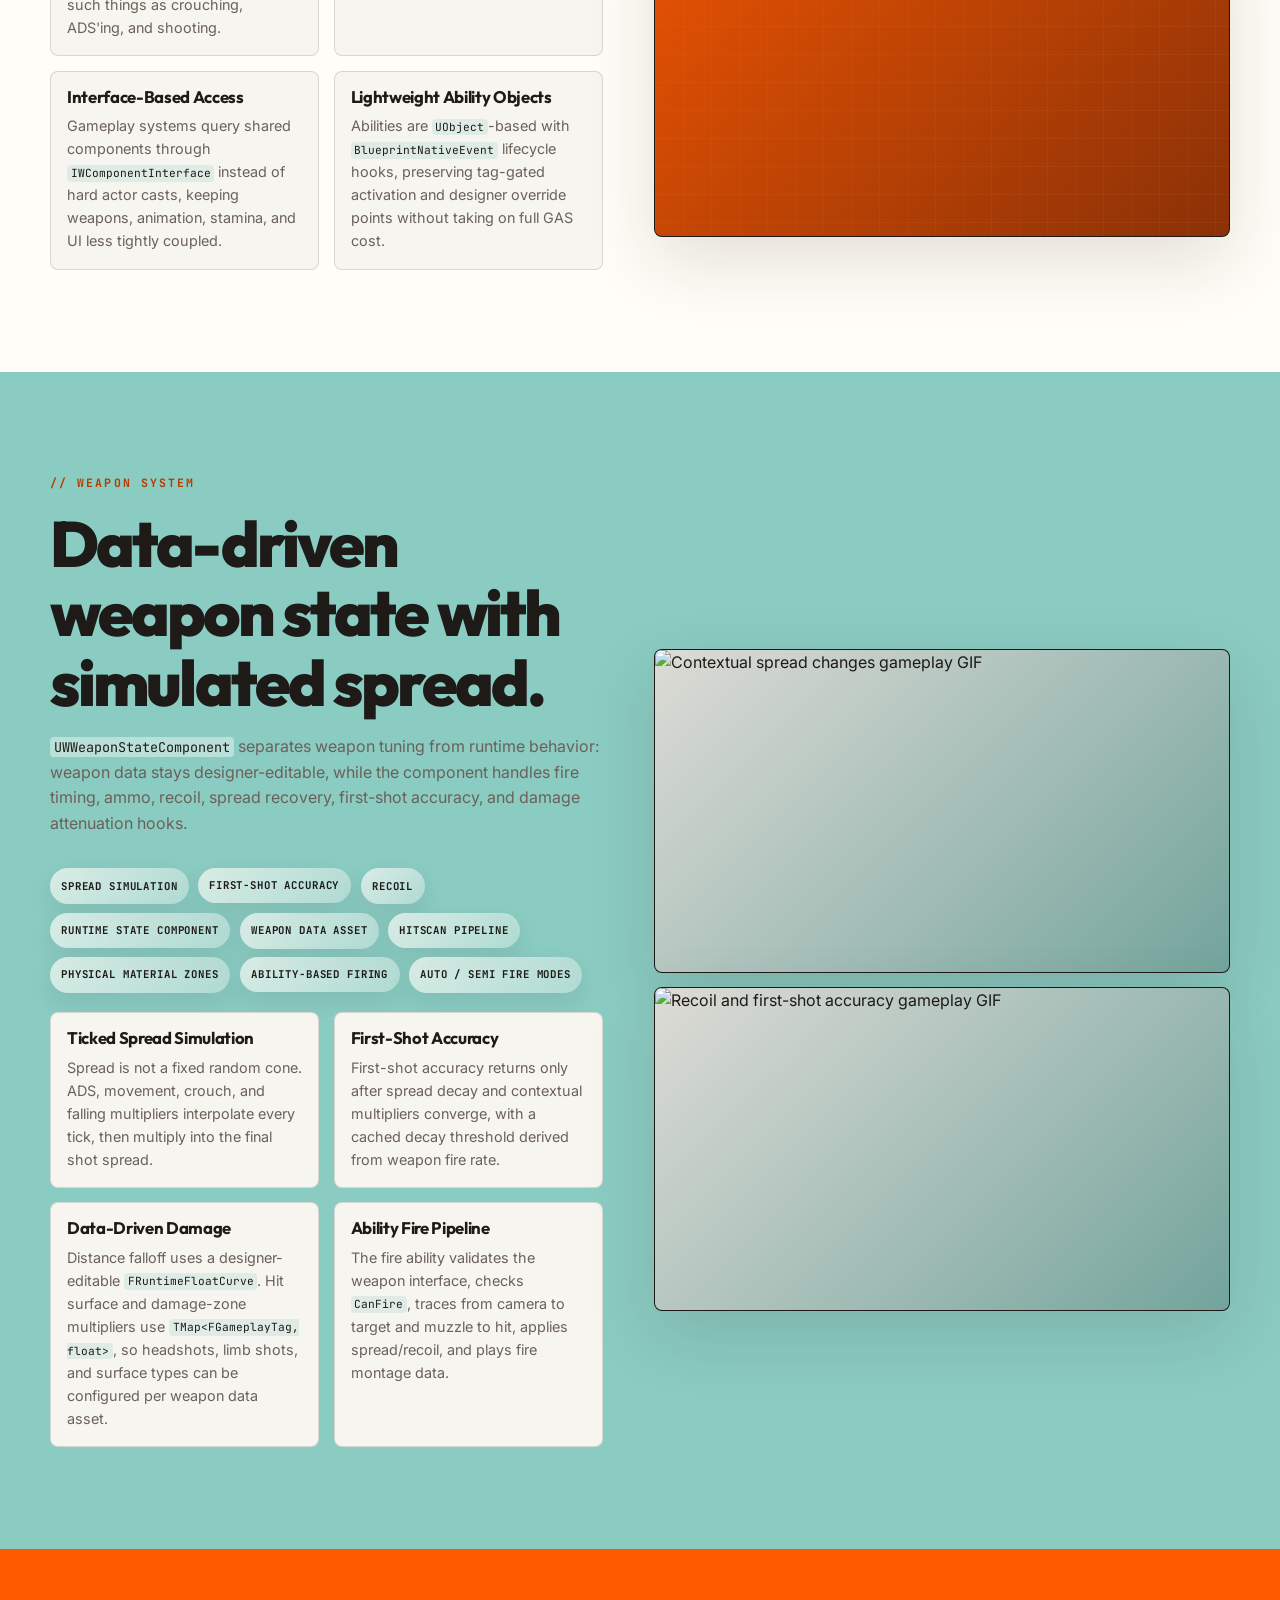
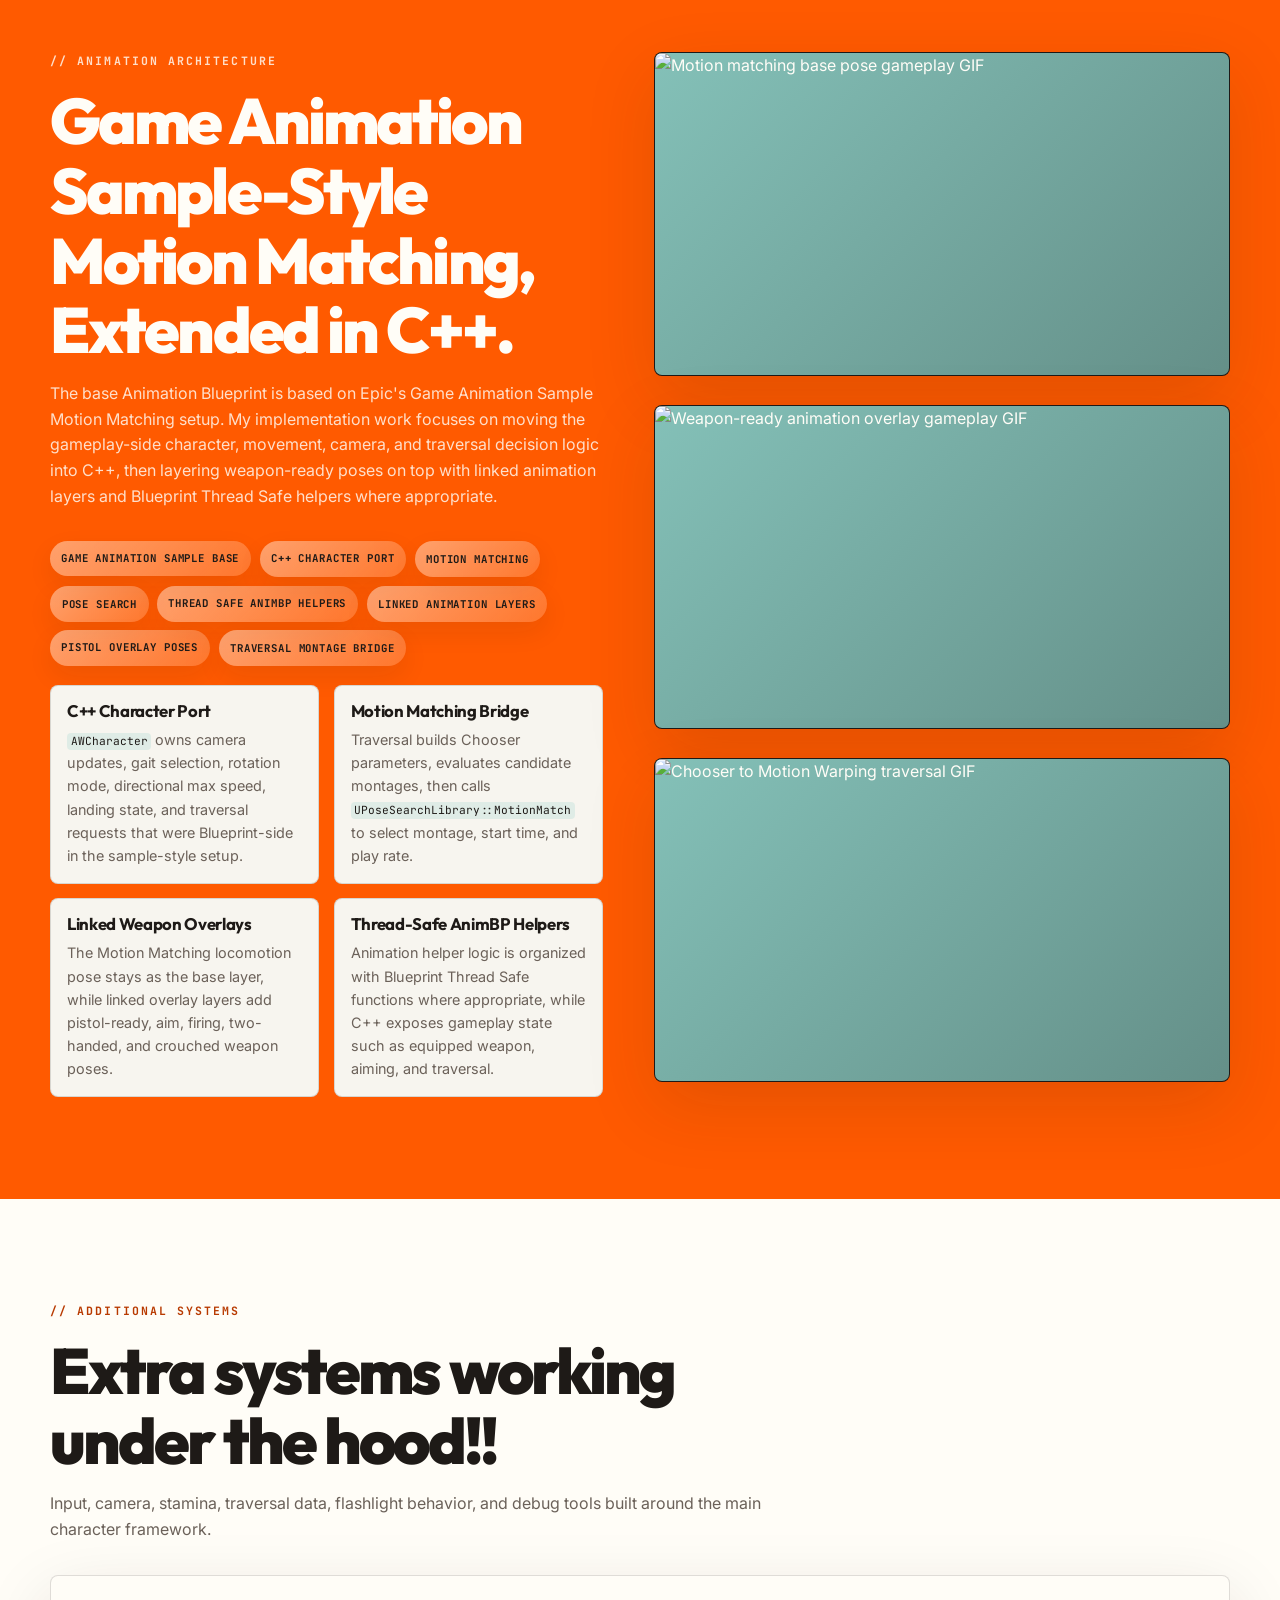
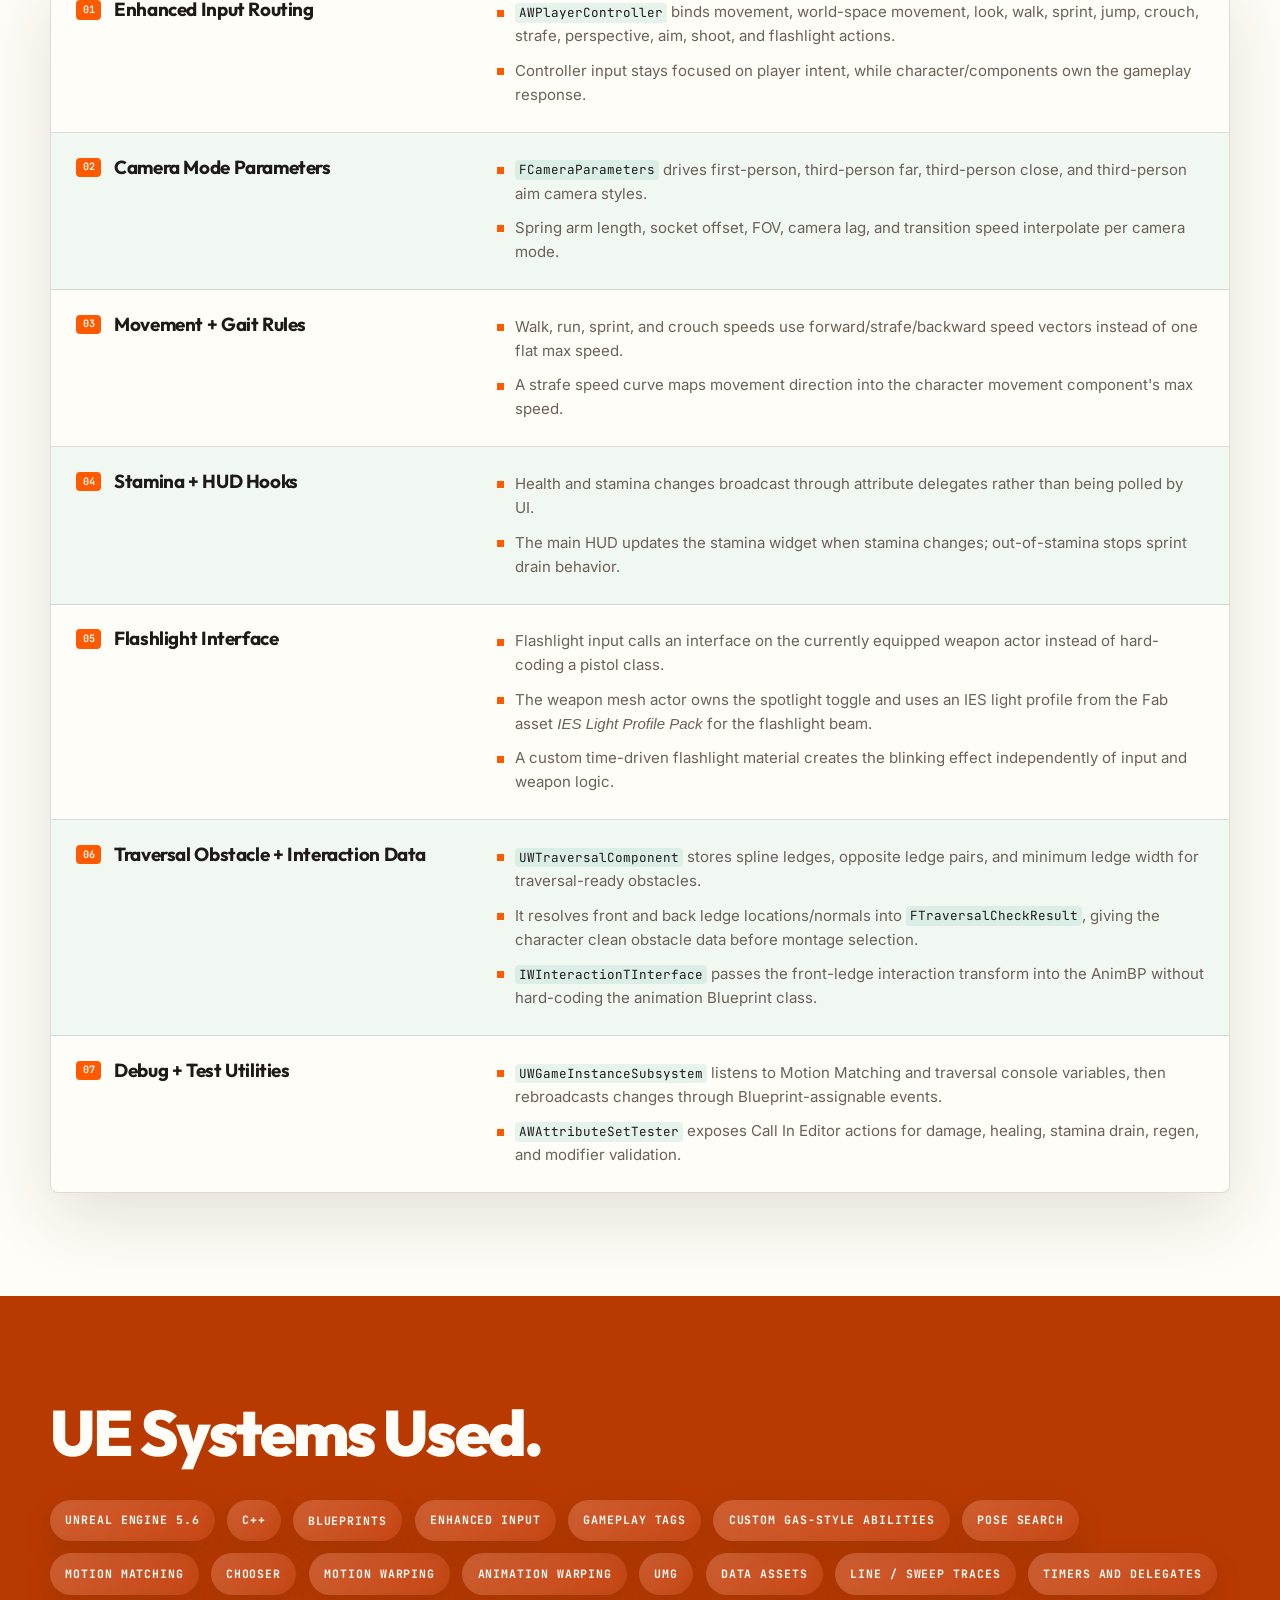
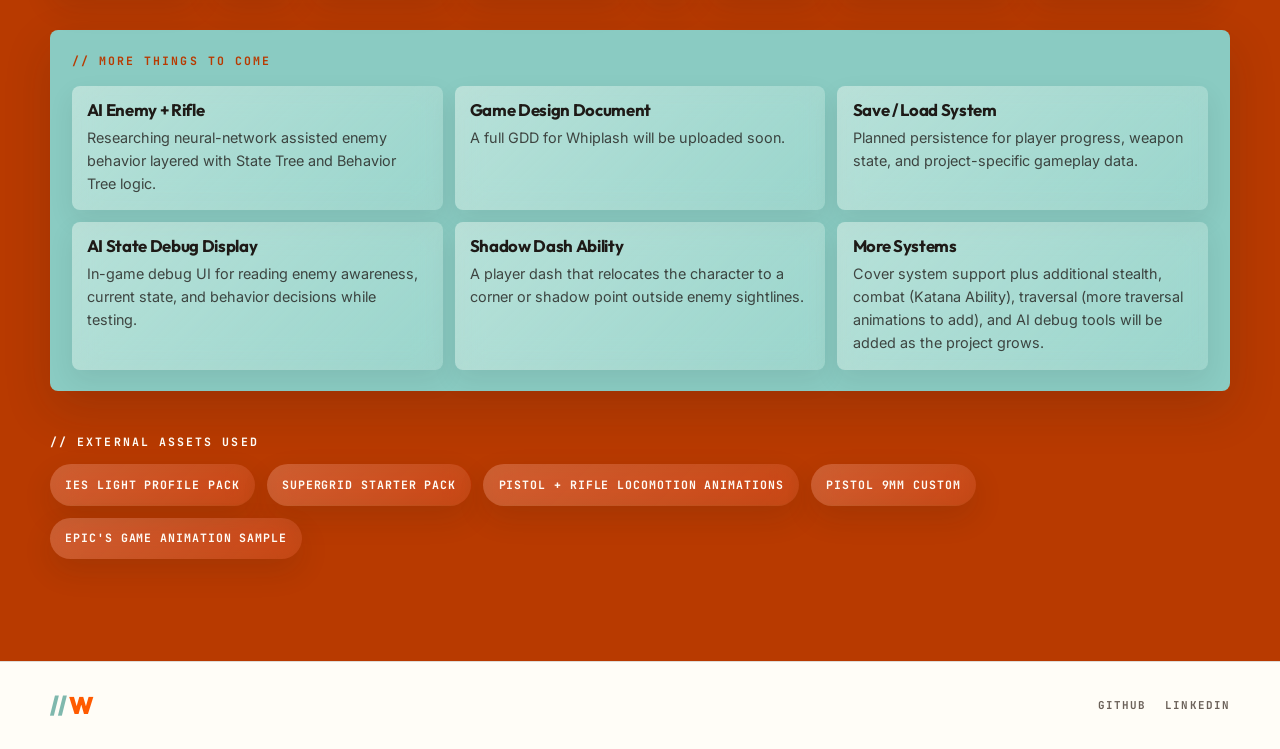
==== commit db539de4: "Initial Whiplash gameplay showcase site" ====
--- a/index.html
+++ b/index.html
@@ -3,253 +3,586 @@
 <head>
     <meta charset="UTF-8">
     <meta name="viewport" content="width=device-width, initial-scale=1.0">
-    <title>WHIPLASH — Stealth Action Framework</title>
-    <meta name="description" content="Whiplash is a custom-built Unreal Engine 5 stealth action game featuring advanced C++ systems, a custom Gameplay Ability System, and AAA-grade weapon mechanics.">
-    <link rel="stylesheet" href="./style.css">
+    <title>WHIPLASH | UE5 Gameplay Systems</title>
+    <meta name="description" content="Whiplash is an Unreal Engine 5.6 stealth action prototype focused on motion matching, custom GAS-style abilities, traversal, weapons, and gameplay systems.">
     <link rel="preconnect" href="https://fonts.googleapis.com">
     <link rel="preconnect" href="https://fonts.gstatic.com" crossorigin>
     <link href="https://fonts.googleapis.com/css2?family=Inter:wght@300;400;500;600;700&family=JetBrains+Mono:wght@400;500;700&family=Outfit:wght@100;200;300;400;500;600;700;800;900&display=swap" rel="stylesheet">
+    <link rel="stylesheet" href="./style.css?v=roadmap-1">
 </head>
-<body>
-    <!-- ========== NAV ========== -->
-    <nav id="nav">
-        <div class="nav-logo">W.</div>
-        <div class="nav-links">
-            <a href="#systems">Systems</a>
-            <a href="#weapons">Weapons</a>
-            <a href="#traversal">Traversal</a>
-            <a href="https://github.com/nem-junk/Whiplash" target="_blank" class="nav-github">GitHub ↗</a>
+<body class="is-loading">
+    <div id="page-loader" class="page-loader" aria-live="polite" aria-label="Loading Whiplash">
+        <div class="loader-inner">
+            <div class="loader-brand">
+                <span><span class="logo-slashes">//</span> W</span>
+                <strong>WHIPLASH</strong>
+            </div>
+            <div class="loader-bar" aria-hidden="true">
+                <span></span>
+            </div>
         </div>
+    </div>
+
+    <aside id="mobile-desktop-notice" class="mobile-desktop-notice" aria-label="Desktop viewing recommendation" hidden>
+        <div class="mobile-desktop-card">
+            <span>// Desktop Recommended</span>
+            <p>
+                This page is created in wide 3D characters layout. To view it properly,
+                open it on your PC or activate the Desktop Site mode on your mobile device.
+                I will adjust the Layout to Mobiles shortly!
+            </p>
+            <button type="button" data-mobile-notice-close>Got it</button>
+        </div>
+    </aside>
+
+    <nav id="nav" aria-label="Primary navigation">
+        <a class="nav-logo" href="#hero" aria-label="Whiplash home"><span class="logo-slashes">//</span> W</a>
     </nav>
 
-    <!-- ========== HERO ========== -->
-    <section id="hero">
-        <div class="hero-grid-overlay"></div>
-        <!-- Tactical crosshairs -->
-        <div class="crosshair crosshair-tl"></div>
-        <div class="crosshair crosshair-tr"></div>
-        <div class="crosshair crosshair-bl"></div>
-        <div class="crosshair crosshair-br"></div>
-        <!-- Red scan line -->
-        <div class="scan-line"></div>
-        <!-- Center content -->
-        <div class="hero-content">
-            <div class="hero-tag">UNREAL ENGINE 5 // C++ // STEALTH ACTION</div>
-            <h1 class="hero-title">WHIPLASH</h1>
-            <div class="hero-subtitle">Custom-built stealth action framework featuring modular C++ systems, AAA weapon mechanics, and procedural traversal.</div>
-            <div class="hero-scroll-hint">
-                <span>SCROLL DOWN</span>
-                <div class="scroll-arrow"></div>
-            </div>
-        </div>
-        <!-- Bottom status bar -->
-        <div class="hero-status-bar">
-            <span class="status-item"><span class="status-dot"></span> SYSTEMS ONLINE</span>
-            <span class="status-item">BUILD // 2026.05</span>
-            <span class="status-item">UE 5.6</span>
-        </div>
-    </section>
-
-    <!-- ========== FEATURES INTRO ========== -->
-    <section id="features-intro" class="section">
-        <div class="section-container">
-            <div class="section-label">// OVERVIEW</div>
-            <h2 class="section-title">ENGINEERED<br>FROM SCRATCH</h2>
-            <p class="section-description">Every system in Whiplash is hand-coded in C++. No marketplace assets. No default implementations. Purpose-built for performance, modularity, and AAA-grade gameplay feel.</p>
-        </div>
-    </section>
-
-    <!-- ========== FEATURE 01: GAS ========== -->
-    <section id="systems" class="section feature-section">
-        <div class="feature-number">01</div>
-        <div class="section-container feature-grid">
-            <div class="feature-info">
-                <div class="feature-tag">CORE SYSTEM</div>
-                <h2 class="feature-title">CUSTOM GAMEPLAY<br>ABILITY SYSTEM</h2>
-                <p class="feature-desc">A lightweight, high-performance alternative to Unreal's default GAS. Tag-driven architecture using <code>FGameplayTag</code> structures for granting, executing, and revoking abilities with zero coupling.</p>
-                <ul class="feature-list">
-                    <li><span class="list-marker"></span>Tag-driven ability grants & revocation</li>
-                    <li><span class="list-marker"></span>Attribute modifiers with delegate broadcasting</li>
-                    <li><span class="list-marker"></span>Abstract UWAbility base class for rapid prototyping</li>
-                    <li><span class="list-marker"></span>Isolated unit testing via AWAttributeSetTester</li>
-                </ul>
-            </div>
-            <div class="feature-visual">
-                <div class="video-placeholder" id="video-gas">
-                    <div class="video-placeholder-inner">
-                        <div class="video-icon">▶</div>
-                        <span>GAMEPLAY VIDEO</span>
-                        <span class="video-sub">Ability System Demo</span>
-                    </div>
-                </div>
-            </div>
-        </div>
-    </section>
-
-    <!-- ========== FEATURE 02: WEAPONS ========== -->
-    <section id="weapons" class="section feature-section">
-        <div class="feature-number">02</div>
-        <div class="section-container feature-grid feature-grid-reverse">
-            <div class="feature-info">
-                <div class="feature-tag">BALLISTICS ENGINE</div>
-                <h2 class="feature-title">ADVANCED WEAPON<br>FRAMEWORK</h2>
-                <p class="feature-desc">AAA-grade weapon system inspired by Epic's Lyra project. Procedural spread, first-shot accuracy, and material-based damage attenuation — all driven by data assets for designer-friendly iteration.</p>
-                <ul class="feature-list">
-                    <li><span class="list-marker"></span>Real-time procedural spread & recoil</li>
-                    <li><span class="list-marker"></span>State-aware multipliers (ADS, crouch, airborne)</li>
-                    <li><span class="list-marker"></span>Distance & material-based damage falloff</li>
-                    <li><span class="list-marker"></span>Data-driven via UDataAsset configurations</li>
-                </ul>
-            </div>
-            <div class="feature-visual">
-                <div class="video-placeholder" id="video-weapons">
-                    <div class="video-placeholder-inner">
-                        <div class="video-icon">▶</div>
-                        <span>GAMEPLAY VIDEO</span>
-                        <span class="video-sub">Weapon Systems Demo</span>
-                    </div>
-                </div>
-            </div>
-        </div>
-    </section>
-
-    <!-- ========== FEATURE 03: TRAVERSAL ========== -->
-    <section id="traversal" class="section feature-section">
-        <div class="feature-number">03</div>
-        <div class="section-container feature-grid">
-            <div class="feature-info">
-                <div class="feature-tag">MOVEMENT ENGINE</div>
-                <h2 class="feature-title">PARKOUR &<br>TRAVERSAL</h2>
-                <p class="feature-desc">Custom traversal component handling dynamic vault, hurdle, and mantle actions. Spline-based ledge detection with interface-driven obstacle math for seamless procedural animation playback.</p>
-                <ul class="feature-list">
-                    <li><span class="list-marker"></span>Spline-based ledge detection & mapping</li>
-                    <li><span class="list-marker"></span>ITraversalObstacleInterface for hit math</li>
-                    <li><span class="list-marker"></span>Dynamic vault / hurdle / mantle classification</li>
-                    <li><span class="list-marker"></span>Gait-aware animation selection</li>
-                </ul>
-            </div>
-            <div class="feature-visual">
-                <div class="video-placeholder" id="video-traversal">
-                    <div class="video-placeholder-inner">
-                        <div class="video-icon">▶</div>
-                        <span>GAMEPLAY VIDEO</span>
-                        <span class="video-sub">Traversal Demo</span>
-                    </div>
-                </div>
-            </div>
-        </div>
-    </section>
-
-    <!-- ========== FEATURE 04: BP TO C++ ========== -->
-    <section id="translation" class="section feature-section">
-        <div class="feature-number">04</div>
-        <div class="section-container feature-grid feature-grid-reverse">
-            <div class="feature-info">
-                <div class="feature-tag">OPTIMIZATION</div>
-                <h2 class="feature-title">BLUEPRINT<br>TO C++</h2>
-                <p class="feature-desc">Complete manual translation of Epic's Game Animation Sample from dense Blueprint graphs into clean, optimized native C++. Demonstrating deep understanding of both visual scripting and native engine code.</p>
-                <ul class="feature-list">
-                    <li><span class="list-marker"></span>Full Game Animation Sample conversion</li>
-                    <li><span class="list-marker"></span>Motion Matching integration in native C++</li>
-                    <li><span class="list-marker"></span>Console Variable debugging subsystem</li>
-                    <li><span class="list-marker"></span>Custom C++ macros for CVar broadcasting</li>
-                </ul>
-            </div>
-            <div class="feature-visual">
-                <div class="video-placeholder" id="video-bptocpp">
-                    <div class="video-placeholder-inner">
-                        <div class="video-icon">▶</div>
-                        <span>GAMEPLAY VIDEO</span>
-                        <span class="video-sub">Animation System Demo</span>
-                    </div>
-                </div>
-            </div>
-        </div>
-    </section>
-
-    <!-- ========== TECH STATS ========== -->
-    <section id="stats" class="section">
-        <div class="section-container">
-            <div class="section-label">// TECHNICAL SPECIFICATIONS</div>
-            <h2 class="section-title">BUILT DIFFERENT</h2>
-            <div class="stats-grid">
-                <div class="stat-card">
-                    <div class="stat-number">100%</div>
-                    <div class="stat-label">C++ CODEBASE</div>
-                    <div class="stat-desc">No Blueprint logic. Every gameplay system written in native C++.</div>
-                </div>
-                <div class="stat-card">
-                    <div class="stat-number">5+</div>
-                    <div class="stat-label">MODULAR COMPONENTS</div>
-                    <div class="stat-desc">WAbilityComponent, WWeaponStateComponent, WTraversalComponent, and more.</div>
-                </div>
-                <div class="stat-card">
-                    <div class="stat-number">0</div>
-                    <div class="stat-label">MARKETPLACE ASSETS</div>
-                    <div class="stat-desc">Every system engineered from scratch. No third-party dependencies.</div>
-                </div>
-                <div class="stat-card">
-                    <div class="stat-number">UE 5.6</div>
-                    <div class="stat-label">ENGINE VERSION</div>
-                    <div class="stat-desc">Built on the latest Unreal Engine with cutting-edge features.</div>
-                </div>
-            </div>
-        </div>
-    </section>
-
-    <!-- ========== ENGINE SYSTEMS ========== -->
-    <section id="engine" class="section">
-        <div class="section-container">
-            <div class="section-label">// UNDER THE HOOD</div>
-            <h2 class="section-title">ENGINE-LEVEL<br>SYSTEMS</h2>
-            <div class="engine-grid">
-                <div class="engine-card">
-                    <div class="engine-card-number">01</div>
-                    <h3>CVar Subsystem</h3>
-                    <p>Custom GameInstance Subsystem with macro-driven console variable interception. Hooks into IConsoleManager and broadcasts via Dynamic Multicast Delegates.</p>
-                </div>
-                <div class="engine-card">
-                    <div class="engine-card-number">02</div>
-                    <h3>Tag-Based Physics</h3>
-                    <p>Extended UPhysicalMaterial with FGameplayTagContainer. Data-driven material interactions replacing hardcoded surface enums.</p>
-                </div>
-                <div class="engine-card">
-                    <div class="engine-card-number">03</div>
-                    <h3>Memory Management</h3>
-                    <p>Heavy use of TWeakObjectPtr, TObjectPtr, and forward declarations. Zero circular dependencies, zero memory leaks.</p>
-                </div>
-                <div class="engine-card">
-                    <div class="engine-card-number">04</div>
-                    <h3>Unit Testing</h3>
-                    <p>Dedicated AWAttributeSetTester actor for isolated system validation. Test-driven development approach for gameplay attributes.</p>
-                </div>
-            </div>
-        </div>
-    </section>
-
-    <!-- ========== CTA ========== -->
-    <section id="cta" class="section">
-        <div class="section-container cta-container">
-            <div class="section-label">// SOURCE CODE</div>
-            <h2 class="cta-title">EXPLORE<br>THE CODE</h2>
-            <p class="cta-desc">The full Whiplash source code is available on GitHub. Dive into the architecture, study the systems, and see how it all fits together.</p>
-            <a href="https://github.com/nem-junk/Whiplash" target="_blank" class="cta-button">
-                VIEW ON GITHUB <span class="cta-arrow">→</span>
-            </a>
-        </div>
-    </section>
-
-    <!-- ========== FOOTER ========== -->
+    <main>
+        <section id="hero" class="hero-section">
+            <div class="hero-bg-block hero-bg-orange"></div>
+            <div class="hero-bg-block hero-bg-teal"></div>
+            <div class="hero-bg-block hero-bg-warm"></div>
+            <canvas id="hero-particles" aria-hidden="true"></canvas>
+
+            <div class="hero-copy">
+                <div class="eyebrow">UE 5.6 // C++ // Gameplay Systems</div>
+                <h1>W<span class="title-letter-h">H</span>IPLASH<span class="wip-tag">(WIP)</span></h1>
+                <p class="hero-lede">
+                    Third person character system developed in C++ using UE5 - Custom Ability System,
+                    Weapons System inspired by Lyra, Motion Matching-based Locomotion Stack controlling
+                    around 3,000 animations. Traversal System has been replicated from Game Animation
+                    Sample Blueprint provided by Epic to C++.
+                </p>
+            </div>
+
+            <div class="hero-model-wrap" aria-label="Interactive UE5 mannequin preview">
+                <canvas id="hero-model"></canvas>
+            </div>
+
+        </section>
+
+        <section id="showcase" class="section section-white">
+            <div class="section-container framework-showcase">
+                <div class="framework-copy">
+                    <span class="section-label">// Gameplay Architecture</span>
+                    <h2>Custom lightweight GAS-style character framework.</h2>
+                    <p>
+                        Whiplash is built around a modular C++ character framework where input requests
+                        abilities by gameplay tag, abilities grant or block state tags, and gameplay systems
+                        react through shared components instead of one-off input scripts.
+                    </p>
+
+                    <div class="framework-flow" aria-label="Ability framework flow">
+                        <span>Enhanced Input</span>
+                        <span>Ability Tag</span>
+                        <span>Ability Lifecycle</span>
+                        <span>Gameplay Tags</span>
+                        <span>Animation / Weapon / Stamina Response</span>
+                    </div>
+
+                    <div class="framework-points">
+                        <article>
+                            <h3>Ability + Tag Layer</h3>
+                            <p>
+                                <code>WAbilityComponent</code> manages ability objects and enables or disables actions
+                                through tags. <code>TMap&lt;FGameplayTag, int32&gt;</code> allows multiple
+                                systems to assign the same state. <code>OnTagChanged</code> sends signals for
+                                changes in states, allowing characters to respond to such things as crouching,
+                                ADS'ing, and shooting.
+                            </p>
+                        </article>
+                        <article>
+                            <h3>Custom Attribute Modifiers</h3>
+                            <p>
+                                Attribute modifiers support <code>Add</code>, <code>Multiply</code>, and
+                                <code>Override</code> with durations and tick intervals. Timer callbacks use
+                                <code>BindWeakLambda</code>, removed modifiers rebuild the stack to avoid drift,
+                                stamina regen stops at max, and depletion delegates fire once.
+                            </p>
+                        </article>
+                        <article>
+                            <h3>Interface-Based Access</h3>
+                            <p>
+                                Gameplay systems query shared components through <code>IWComponentInterface</code>
+                                instead of hard actor casts, keeping weapons, animation, stamina, and UI less tightly coupled.
+                            </p>
+                        </article>
+                        <article>
+                            <h3>Lightweight Ability Objects</h3>
+                            <p>
+                                Abilities are <code>UObject</code>-based with <code>BlueprintNativeEvent</code>
+                                lifecycle hooks, preserving tag-gated activation and designer override points
+                                without taking on full GAS cost.
+                            </p>
+                        </article>
+                    </div>
+                </div>
+
+                <div class="framework-video gif-panel framework-gif-panel" aria-label="Gameplay framework GIF slots">
+                    <article
+                        class="gif-card gif-card-media-only"
+                        tabindex="0"
+                        role="button"
+                        aria-label="Open Tag-driven activation GIF"
+                        data-gif-modal
+                        data-gif-src="./assets/TagDrivenActivation.gif">
+                        <div class="gif-media">
+                            <img src="./assets/TagDrivenActivation.gif" alt="Tag-driven activation flow preview">
+                        </div>
+                        <div class="gif-card-content">
+                            <span class="gif-kicker">Ability Framework</span>
+                            <h3>Tag-driven activation</h3>
+                            <p>Show input requesting an ability tag, with granted and blocked states updating.</p>
+                        </div>
+                    </article>
+                    <article
+                        class="gif-card gif-card-media-only"
+                        tabindex="0"
+                        role="button"
+                        aria-label="Open modifier stack response GIF"
+                        data-gif-modal
+                        data-gif-src="./assets/StaminaModifierStack.gif">
+                        <div class="gif-media">
+                            <img src="./assets/StaminaModifierStack.gif" alt="Modifier stack response preview">
+                        </div>
+                        <div class="gif-card-content">
+                            <span class="gif-kicker">Attributes</span>
+                            <h3>Modifier stack response</h3>
+                            <p>Show stamina drain, regen delay, and modifier recalculation in motion.</p>
+                        </div>
+                    </article>
+                    <article
+                        class="gif-card gif-card-media-only"
+                        tabindex="0"
+                        role="button"
+                        aria-label="Open tag reaction flow GIF"
+                        data-gif-modal
+                        data-gif-src="./assets/CrouchTagReaction.gif">
+                        <div class="gif-media">
+                            <img src="./assets/CrouchTagReaction.gif" alt="Tag reaction flow preview">
+                        </div>
+                        <div class="gif-card-content">
+                            <span class="gif-kicker">State Events</span>
+                            <h3>Tag reaction flow</h3>
+                            <p>Show crouch, ADS, or firing tags triggering character and UI responses.</p>
+                        </div>
+                    </article>
+                <!--
+                <button class="video-card framework-video-card" type="button" data-youtube-id="">
+                    <span class="play-ring">▶</span>
+                    <span class="video-copy">
+                        <strong>Whiplash Gameplay Showcase</strong>
+                        <span>Click to play once a YouTube video ID is added.</span>
+                    </span>
+                    <span class="video-meta">YouTube embed</span>
+                </button>
+                -->
+                </div>
+            </div>
+        </section>
+
+        <section id="weapons" class="section section-teal">
+            <div class="section-container weapon-showcase">
+                <div class="weapon-copy">
+                    <div class="section-heading weapon-heading">
+                        <span class="section-label">// Weapon System</span>
+                        <h2>Data-driven weapon state with simulated spread.</h2>
+                        <p>
+                            <code>UWWeaponStateComponent</code> separates weapon tuning from runtime behavior:
+                            weapon data stays designer-editable, while the component handles fire timing, ammo,
+                            recoil, spread recovery, first-shot accuracy, and damage attenuation hooks.
+                        </p>
+                    </div>
+
+                    <div class="framework-flow" aria-label="Weapon system flow">
+                        <span>Spread Simulation</span>
+                        <span>First-Shot Accuracy</span>
+                        <span>Recoil</span>
+                        <span>Runtime State Component</span>
+                        <span>Weapon Data Asset</span>
+                        <span>Hitscan Pipeline</span>
+                        <span>Physical Material Zones</span>
+                        <span>Ability-Based Firing</span>
+                        <span>Auto / Semi Fire Modes</span>
+                    </div>
+
+                    <div class="framework-points">
+                        <article>
+                            <h3>Ticked Spread Simulation</h3>
+                            <p>
+                                Spread is not a fixed random cone. ADS, movement, crouch, and falling multipliers
+                                interpolate every tick, then multiply into the final shot spread.
+                            </p>
+                        </article>
+                        <article>
+                            <h3>First-Shot Accuracy</h3>
+                            <p>
+                                First-shot accuracy returns only after spread decay and contextual multipliers converge,
+                                with a cached decay threshold derived from weapon fire rate.
+                            </p>
+                        </article>
+                        <article>
+                            <h3>Data-Driven Damage</h3>
+                            <p>
+                                Distance falloff uses a designer-editable <code>FRuntimeFloatCurve</code>. Hit surface
+                                and damage-zone multipliers use <code>TMap&lt;FGameplayTag, float&gt;</code>, so headshots,
+                                limb shots, and surface types can be configured per weapon data asset.
+                            </p>
+                        </article>
+                        <article>
+                            <h3>Ability Fire Pipeline</h3>
+                            <p>
+                                The fire ability validates the weapon interface, checks <code>CanFire</code>, traces
+                                from camera to target and muzzle to hit, applies spread/recoil, and plays fire montage data.
+                            </p>
+                        </article>
+                    </div>
+                </div>
+
+                <div class="weapon-video gif-panel weapon-gif-panel" aria-label="Weapon system GIF slots">
+                    <article
+                        class="gif-card gif-card-media-only"
+                        data-gif-modal
+                        data-gif-src="./assets/ContextualSpreadChange.gif"
+                        tabindex="0"
+                        role="button"
+                        aria-label="Open contextual spread changes GIF"
+                    >
+                        <div class="gif-media">
+                            <img src="./assets/ContextualSpreadChange.gif" alt="Contextual spread changes gameplay GIF">
+                        </div>
+                        <div class="gif-card-content">
+                            <span class="gif-kicker">Spread</span>
+                            <h3>Contextual spread changes</h3>
+                            <p>Show ADS, movement, crouch, and falling multipliers affecting shot spread.</p>
+                        </div>
+                    </article>
+                    <article
+                        class="gif-card gif-card-media-only"
+                        data-gif-modal
+                        data-gif-src="./assets/RecoilFirstShotAccuracyFlow.gif"
+                        tabindex="0"
+                        role="button"
+                        aria-label="Open recoil and first-shot accuracy GIF"
+                    >
+                        <div class="gif-media">
+                            <img src="./assets/RecoilFirstShotAccuracyFlow.gif" alt="Recoil and first-shot accuracy gameplay GIF">
+                        </div>
+                        <div class="gif-card-content">
+                            <span class="gif-kicker">Fire Pipeline</span>
+                            <h3>Recoil and first-shot accuracy</h3>
+                            <p>Show weapon firing, recoil feedback, and spread recovering back to accuracy.</p>
+                        </div>
+                    </article>
+                </div>
+            </div>
+        </section>
+
+        <section id="animation" class="section section-orange">
+            <div class="section-container animation-showcase">
+                <div class="animation-copy">
+                    <div class="section-heading animation-heading">
+                        <span class="section-label">// Animation Architecture</span>
+                        <h2>Game Animation Sample-Style Motion Matching, Extended in C++.</h2>
+                        <p>
+                            The base Animation Blueprint is based on Epic's Game Animation Sample Motion Matching setup.
+                            My implementation work focuses on moving the gameplay-side character, movement, camera,
+                            and traversal decision logic into C++, then layering weapon-ready poses on top with linked
+                            animation layers and Blueprint Thread Safe helpers where appropriate.
+                        </p>
+                    </div>
+
+                    <div class="framework-flow" aria-label="Animation architecture flow">
+                        <span>Game Animation Sample Base</span>
+                        <span>C++ Character Port</span>
+                        <span>Motion Matching</span>
+                        <span>Pose Search</span>
+                        <span>Thread Safe AnimBP Helpers</span>
+                        <span>Linked Animation Layers</span>
+                        <span>Pistol Overlay Poses</span>
+                        <span>Traversal Montage Bridge</span>
+                    </div>
+
+                    <div class="framework-points">
+                        <article>
+                            <h3>C++ Character Port</h3>
+                            <p>
+                                <code>AWCharacter</code> owns camera updates, gait selection, rotation mode,
+                                directional max speed, landing state, and traversal requests that were Blueprint-side
+                                in the sample-style setup.
+                            </p>
+                        </article>
+                        <article>
+                            <h3>Motion Matching Bridge</h3>
+                            <p>
+                                Traversal builds Chooser parameters, evaluates candidate montages, then calls
+                                <code>UPoseSearchLibrary::MotionMatch</code> to select montage, start time, and play rate.
+                            </p>
+                        </article>
+                        <article>
+                            <h3>Linked Weapon Overlays</h3>
+                            <p>
+                                The Motion Matching locomotion pose stays as the base layer, while linked overlay
+                                layers add pistol-ready, aim, firing, two-handed, and crouched weapon poses.
+                            </p>
+                        </article>
+                        <article>
+                            <h3>Thread-Safe AnimBP Helpers</h3>
+                            <p>
+                                Animation helper logic is organized with Blueprint Thread Safe functions where
+                                appropriate, while C++ exposes gameplay state such as equipped weapon, aiming, and traversal.
+                            </p>
+                        </article>
+                    </div>
+                </div>
+
+                <div class="animation-video gif-panel animation-gif-panel" aria-label="Animation system GIF slots">
+                    <article
+                        class="gif-card gif-card-media-only"
+                        data-gif-modal
+                        data-gif-src="./assets/MotionMatchingBasePose.gif"
+                        tabindex="0"
+                        role="button"
+                        aria-label="Open motion matching base pose GIF"
+                    >
+                        <div class="gif-media">
+                            <img src="./assets/MotionMatchingBasePose.gif" alt="Motion matching base pose gameplay GIF">
+                        </div>
+                        <div class="gif-card-content">
+                            <span class="gif-kicker">Locomotion</span>
+                            <h3>Motion Matching base pose</h3>
+                            <p>Show starts, stops, pivots, sprinting, and crouched locomotion selection.</p>
+                        </div>
+                    </article>
+                    <article
+                        class="gif-card gif-card-media-only"
+                        data-gif-modal
+                        data-gif-src="./assets/WeaponAnimationOverlay.gif"
+                        tabindex="0"
+                        role="button"
+                        aria-label="Open weapon-ready poses GIF"
+                    >
+                        <div class="gif-media">
+                            <img src="./assets/WeaponAnimationOverlay.gif" alt="Weapon-ready animation overlay gameplay GIF">
+                        </div>
+                        <div class="gif-card-content">
+                            <span class="gif-kicker">Overlay Layers</span>
+                            <h3>Weapon-ready poses</h3>
+                            <p>Show pistol-ready, aim, firing, and crouched overlays layered above locomotion.</p>
+                        </div>
+                    </article>
+                    <article
+                        class="gif-card gif-card-media-only"
+                        data-gif-modal
+                        data-gif-src="./assets/ChooserMotionWarping.gif"
+                        tabindex="0"
+                        role="button"
+                        aria-label="Open chooser to motion warping GIF"
+                    >
+                        <div class="gif-media">
+                            <img src="./assets/ChooserMotionWarping.gif" alt="Chooser to Motion Warping traversal GIF">
+                        </div>
+                        <div class="gif-card-content">
+                            <span class="gif-kicker">Traversal</span>
+                            <h3>Chooser to Motion Warping</h3>
+                            <p>Show obstacle classification, montage selection, and aligned traversal playback.</p>
+                        </div>
+                    </article>
+                </div>
+            </div>
+        </section>
+
+        <section id="systems" class="section section-white">
+            <div class="section-container">
+                <div class="section-heading">
+                    <span class="section-label">// Additional Systems</span>
+                    <h2>Extra systems working under the hood!!</h2>
+                    <p>
+                        Input, camera, stamina, traversal data, flashlight behavior, and debug tools built
+                        around the main character framework.
+                    </p>
+                </div>
+
+                <div class="systems-table">
+                    <article class="systems-row">
+                        <div class="systems-row-title">
+                            <span>01</span>
+                            <h3>Enhanced Input Routing</h3>
+                        </div>
+                        <ul>
+                            <li><code>AWPlayerController</code> binds movement, world-space movement, look, walk, sprint, jump, crouch, strafe, perspective, aim, shoot, and flashlight actions.</li>
+                            <li>Controller input stays focused on player intent, while character/components own the gameplay response.</li>
+                        </ul>
+                    </article>
+
+                    <article class="systems-row">
+                        <div class="systems-row-title">
+                            <span>02</span>
+                            <h3>Camera Mode Parameters</h3>
+                        </div>
+                        <ul>
+                            <li><code>FCameraParameters</code> drives first-person, third-person far, third-person close, and third-person aim camera styles.</li>
+                            <li>Spring arm length, socket offset, FOV, camera lag, and transition speed interpolate per camera mode.</li>
+                        </ul>
+                    </article>
+
+                    <article class="systems-row">
+                        <div class="systems-row-title">
+                            <span>03</span>
+                            <h3>Movement + Gait Rules</h3>
+                        </div>
+                        <ul>
+                            <li>Walk, run, sprint, and crouch speeds use forward/strafe/backward speed vectors instead of one flat max speed.</li>
+                            <li>A strafe speed curve maps movement direction into the character movement component's max speed.</li>
+                        </ul>
+                    </article>
+
+                    <article class="systems-row">
+                        <div class="systems-row-title">
+                            <span>04</span>
+                            <h3>Stamina + HUD Hooks</h3>
+                        </div>
+                        <ul>
+                            <li>Health and stamina changes broadcast through attribute delegates rather than being polled by UI.</li>
+                            <li>The main HUD updates the stamina widget when stamina changes; out-of-stamina stops sprint drain behavior.</li>
+                        </ul>
+                    </article>
+
+                    <article class="systems-row">
+                        <div class="systems-row-title">
+                            <span>05</span>
+                            <h3>Flashlight Interface</h3>
+                        </div>
+                        <ul>
+                            <li>Flashlight input calls an interface on the currently equipped weapon actor instead of hard-coding a pistol class.</li>
+                            <li>The weapon mesh actor owns the spotlight toggle and uses an IES light profile from the Fab asset <a href="https://www.fab.com/listings/e0131df5-6fcd-42f4-86db-b406a3b4127d" target="_blank" rel="noreferrer"><em>IES Light Profile Pack</em></a> for the flashlight beam.</li>
+                            <li>A custom time-driven flashlight material creates the blinking effect independently of input and weapon logic.</li>
+                        </ul>
+                    </article>
+
+                    <article class="systems-row">
+                        <div class="systems-row-title">
+                            <span>06</span>
+                            <h3>Traversal Obstacle + Interaction Data</h3>
+                        </div>
+                        <ul>
+                            <li><code>UWTraversalComponent</code> stores spline ledges, opposite ledge pairs, and minimum ledge width for traversal-ready obstacles.</li>
+                            <li>It resolves front and back ledge locations/normals into <code>FTraversalCheckResult</code>, giving the character clean obstacle data before montage selection.</li>
+                            <li><code>IWInteractionTInterface</code> passes the front-ledge interaction transform into the AnimBP without hard-coding the animation Blueprint class.</li>
+                        </ul>
+                    </article>
+
+                    <article class="systems-row">
+                        <div class="systems-row-title">
+                            <span>07</span>
+                            <h3>Debug + Test Utilities</h3>
+                        </div>
+                        <ul>
+                            <li><code>UWGameInstanceSubsystem</code> listens to Motion Matching and traversal console variables, then rebroadcasts changes through Blueprint-assignable events.</li>
+                            <li><code>AWAttributeSetTester</code> exposes Call In Editor actions for damage, healing, stamina drain, regen, and modifier validation.</li>
+                        </ul>
+                    </article>
+
+                </div>
+            </div>
+        </section>
+
+        <section id="stack" class="section section-burnt">
+            <div class="section-container">
+                <h2>UE Systems Used.</h2>
+                <div class="stack-list">
+                    <span>Unreal Engine 5.6</span>
+                    <span>C++</span>
+                    <span>Blueprints</span>
+                    <span>Enhanced Input</span>
+                    <span>Gameplay Tags</span>
+                    <span>Custom GAS-style abilities</span>
+                    <span>Pose Search</span>
+                    <span>Motion Matching</span>
+                    <span>Chooser</span>
+                    <span>Motion Warping</span>
+                    <span>Animation Warping</span>
+                    <span>UMG</span>
+                    <span>Data Assets</span>
+                    <span>Line / sweep traces</span>
+                    <span>Timers and delegates</span>
+                </div>
+
+                <div class="coming-stack">
+                    <span class="section-label">// More Things to Come</span>
+                    <div class="coming-grid">
+                        <article>
+                            <h3>AI Enemy + Rifle</h3>
+                            <p>Researching neural-network assisted enemy behavior layered with State Tree and Behavior Tree logic.</p>
+                        </article>
+                        <article>
+                            <h3>Game Design Document</h3>
+                            <p>A full GDD for Whiplash will be uploaded soon.</p>
+                        </article>
+                        <article>
+                            <h3>Save / Load System</h3>
+                            <p>Planned persistence for player progress, weapon state, and project-specific gameplay data.</p>
+                        </article>
+                        <article>
+                            <h3>AI State Debug Display</h3>
+                            <p>In-game debug UI for reading enemy awareness, current state, and behavior decisions while testing.</p>
+                        </article>
+                        <article>
+                            <h3>Shadow Dash Ability</h3>
+                            <p>A player dash that relocates the character to a corner or shadow point outside enemy sightlines.</p>
+                        </article>
+                        <article>
+                            <h3>More Systems</h3>
+                            <p>Cover system support plus additional stealth, combat (Katana Ability), traversal (more traversal animations to add), and AI debug tools will be added as the project grows.</p>
+                        </article>
+                    </div>
+                </div>
+
+                <div class="asset-stack">
+                    <span class="section-label">// External Assets Used</span>
+                    <div class="stack-list">
+                        <a href="https://www.fab.com/listings/e0131df5-6fcd-42f4-86db-b406a3b4127d" target="_blank" rel="noreferrer">IES Light Profile Pack</a>
+                        <a href="https://www.fab.com/listings/a6ab4843-7c8a-47d1-912c-fc1c3553df23" target="_blank" rel="noreferrer">SuperGrid Starter Pack</a>
+                        <a href="https://www.fab.com/listings/509f8c0a-3eb8-46cb-bda9-3cf1a48d6aa0" target="_blank" rel="noreferrer">Pistol + Rifle Locomotion Animations</a>
+                        <a href="https://www.fab.com/listings/3a8d9b13-2d8b-4cec-8d0a-0badd999f732" target="_blank" rel="noreferrer">Pistol 9mm Custom</a>
+                        <a href="https://www.fab.com/listings/880e319a-a59e-4ed2-b268-b32dac7fa016?lang=en" target="_blank" rel="noreferrer">Epic's Game Animation Sample</a>
+                    </div>
+                </div>
+            </div>
+        </section>
+    </main>
+
     <footer id="footer">
         <div class="footer-inner">
-            <div class="footer-logo">W.</div>
-            <div class="footer-text">WHIPLASH // UE5 STEALTH ACTION FRAMEWORK // 2026</div>
+            <div class="footer-logo"><span class="logo-slashes">//</span> W</div>
             <div class="footer-links">
-                <a href="https://github.com/nem-junk/Whiplash" target="_blank">GitHub</a>
+                <a href="https://github.com/nem-junk/Whiplash" target="_blank" rel="noreferrer">GitHub</a>
+                <a href="https://www.linkedin.com/in/nikunjsharma0102/" target="_blank" rel="noreferrer">LinkedIn</a>
             </div>
         </div>
     </footer>
 
-    <script src="./main.js"></script>
+    <div class="gif-modal" id="gif-modal" aria-hidden="true">
+        <div class="gif-modal-backdrop" data-close-gif></div>
+        <div class="gif-modal-dialog" role="dialog" aria-modal="true" aria-label="GIF preview">
+            <div class="gif-modal-controls">
+                <button class="gif-modal-close" type="button" data-close-gif>Close</button>
+            </div>
+            <div class="gif-modal-frame">
+                <img class="gif-modal-image" id="gif-modal-image" alt="Expanded GIF preview">
+            </div>
+        </div>
+    </div>
+
+    <script type="importmap">
+        {
+            "imports": {
+                "three": "./vendor/three/three.module.js"
+            }
+        }
+    </script>
+    <script type="module" src="./main.js?v=mobile-notice-2"></script>
 </body>
 </html>
--- a/style.css
+++ b/style.css
@@ -1,743 +1,1355 @@
-/* =========================================
-   WHIPLASH — Global Design System
-   Theme: Red & Black / Tactical / Cinematic
-   ========================================= */
-
 :root {
-    --bg-primary: #050505;
-    --bg-secondary: #0a0a0a;
-    --bg-card: #0d0d0d;
-    --bg-card-hover: #111111;
-    --red: #e01020;
-    --red-dim: #8b0a14;
-    --red-glow: rgba(224, 16, 32, 0.4);
-    --red-subtle: rgba(224, 16, 32, 0.08);
-    --text-primary: #f0f0f0;
-    --text-secondary: #777777;
-    --text-dim: #444444;
-    --border: rgba(255, 255, 255, 0.06);
-    --border-red: rgba(224, 16, 32, 0.2);
+    --cream: #f7f5ef;
+    --paper: #fffdf7;
+    --ink: #1e1a17;
+    --muted: #6b6159;
+    --orange: #ff5a00;
+    --warm-orange: #ff8a35;
+    --burnt: #b83a00;
+    --teal: #8acbc2;
+    --teal-deep: #74a9a1;
+    --line: rgba(30, 26, 23, 0.14);
+    --soft-shadow: 0 24px 70px rgba(48, 30, 18, 0.13);
     --font-display: 'Outfit', sans-serif;
     --font-body: 'Inter', sans-serif;
     --font-mono: 'JetBrains Mono', monospace;
 }
 
-/* ===== RESET ===== */
 *, *::before, *::after {
-    margin: 0;
-    padding: 0;
     box-sizing: border-box;
 }
 
 html {
     scroll-behavior: smooth;
-    scrollbar-width: thin;
-    scrollbar-color: var(--red-dim) var(--bg-primary);
 }
 
 body {
-    background: var(--bg-primary);
-    color: var(--text-primary);
+    margin: 0;
+    background: var(--cream);
+    color: var(--ink);
     font-family: var(--font-body);
     line-height: 1.6;
     overflow-x: hidden;
     -webkit-font-smoothing: antialiased;
 }
 
+body.is-loading {
+    overflow: hidden;
+}
+
 a {
     color: inherit;
     text-decoration: none;
 }
 
-code {
-    font-family: var(--font-mono);
-    background: rgba(224, 16, 32, 0.1);
-    padding: 0.15em 0.4em;
-    border-radius: 3px;
-    font-size: 0.85em;
-    color: var(--red);
-}
-
 ::selection {
-    background: var(--red);
-    color: #fff;
-}
-
-/* ===== SCROLLBAR ===== */
-::-webkit-scrollbar { width: 6px; }
-::-webkit-scrollbar-track { background: var(--bg-primary); }
-::-webkit-scrollbar-thumb { background: var(--red-dim); border-radius: 3px; }
-
-/* ===== NAV ===== */
+    background: var(--orange);
+    color: var(--paper);
+}
+
+.page-loader {
+    position: fixed;
+    inset: 0;
+    z-index: 100;
+    display: grid;
+    place-items: center;
+    padding: 1.25rem;
+    background:
+        linear-gradient(180deg, rgba(30, 26, 23, 0.92), rgba(184, 58, 0, 0.92)),
+        linear-gradient(rgba(255, 253, 247, 0.08) 1px, transparent 1px),
+        linear-gradient(90deg, rgba(255, 253, 247, 0.06) 1px, transparent 1px);
+    background-size: auto, 36px 36px, 36px 36px;
+    color: var(--paper);
+    opacity: 1;
+    visibility: visible;
+    transition: opacity 0.55s ease, visibility 0.55s ease;
+}
+
+.page-loader.is-hidden {
+    opacity: 0;
+    visibility: hidden;
+    pointer-events: none;
+}
+
+.loader-inner {
+    width: min(460px, 84vw);
+    display: grid;
+    justify-items: center;
+    align-content: center;
+    gap: 0.9rem;
+}
+
+.loader-brand {
+    display: grid;
+    justify-items: center;
+    gap: 0.2rem;
+    text-align: center;
+}
+
+.loader-brand > span {
+    color: var(--orange);
+    font-family: var(--font-display);
+    font-size: 1.2rem;
+    font-weight: 900;
+    letter-spacing: -0.04em;
+}
+
+.loader-brand strong {
+    color: var(--paper);
+    font-family: var(--font-mono);
+    font-size: 0.74rem;
+    font-weight: 700;
+    letter-spacing: 0.18em;
+}
+
+.loader-bar {
+    width: min(320px, 68vw);
+    height: 5px;
+    overflow: hidden;
+    border-radius: 999px;
+    background: rgba(255, 253, 247, 0.18);
+}
+
+.loader-bar span {
+    display: block;
+    width: 42%;
+    height: 100%;
+    border-radius: inherit;
+    background: var(--paper);
+    animation: loaderBar 1.05s ease-in-out infinite;
+}
+
+@keyframes loaderBar {
+    0% {
+        transform: translateX(-110%);
+    }
+    55% {
+        transform: translateX(95%);
+    }
+    100% {
+        transform: translateX(250%);
+    }
+}
+
+.mobile-desktop-notice {
+    position: fixed;
+    left: 0;
+    right: 0;
+    top: 50%;
+    z-index: 70;
+    display: none;
+    padding: 0 1rem;
+    pointer-events: none;
+    transform: translateY(-50%);
+}
+
+.mobile-desktop-notice.is-visible {
+    display: block;
+}
+
+.mobile-desktop-card {
+    width: min(420px, 100%);
+    margin: 0 auto;
+    padding: 1rem;
+    border-radius: 8px;
+    background: linear-gradient(135deg, rgba(7, 7, 7, 0.96), rgba(7, 7, 7, 0.88));
+    color: var(--paper);
+    box-shadow: 0 22px 58px rgba(30, 26, 23, 0.36);
+    -webkit-backdrop-filter: blur(24px) saturate(1.18);
+    backdrop-filter: blur(24px) saturate(1.18);
+    pointer-events: auto;
+}
+
+.mobile-desktop-card span {
+    display: block;
+    margin-bottom: 0.45rem;
+    color: var(--teal);
+    font-family: var(--font-mono);
+    font-size: 0.68rem;
+    font-weight: 700;
+    letter-spacing: 0.16em;
+    text-transform: uppercase;
+}
+
+.mobile-desktop-card p {
+    margin: 0;
+    color: rgba(255, 253, 247, 0.86);
+    font-size: 0.92rem;
+}
+
+.mobile-desktop-card button {
+    margin-top: 0.85rem;
+    padding: 0.6rem 0.85rem;
+    border: 0;
+    border-radius: 999px;
+    background: var(--teal);
+    color: var(--ink);
+    cursor: pointer;
+    font-family: var(--font-mono);
+    font-size: 0.68rem;
+    font-weight: 700;
+    letter-spacing: 0.08em;
+    text-transform: uppercase;
+}
+
+@media (min-width: 761px) {
+    .mobile-desktop-notice.is-visible {
+        display: none;
+    }
+}
+
 #nav {
     position: fixed;
     top: 0;
     left: 0;
     right: 0;
-    z-index: 100;
+    z-index: 20;
     display: flex;
     align-items: center;
     justify-content: space-between;
-    padding: 1.2rem 3rem;
-    background: rgba(5, 5, 5, 0.8);
-    backdrop-filter: blur(20px);
-    -webkit-backdrop-filter: blur(20px);
-    border-bottom: 1px solid var(--border);
-    transition: transform 0.4s ease;
-}
-
-.nav-logo {
+    padding: 1rem clamp(1rem, 4vw, 3rem);
+    background: rgba(247, 245, 239, 0.82);
+    border-bottom: 1px solid var(--line);
+    backdrop-filter: blur(18px);
+}
+
+.nav-logo,
+.footer-logo {
     font-family: var(--font-display);
+    font-size: 1.5rem;
     font-weight: 900;
-    font-size: 1.5rem;
-    color: var(--red);
-    letter-spacing: -1px;
+    color: var(--orange);
+    letter-spacing: -0.04em;
+}
+
+.logo-slashes {
+    color: #7fb8ad;
 }
 
 .nav-links {
     display: flex;
-    gap: 2.5rem;
     align-items: center;
+    gap: clamp(0.8rem, 2.2vw, 2rem);
 }
 
 .nav-links a {
     font-family: var(--font-mono);
-    font-size: 0.75rem;
+    font-size: 0.72rem;
+    font-weight: 700;
+    letter-spacing: 0.12em;
     text-transform: uppercase;
-    letter-spacing: 2px;
-    color: var(--text-secondary);
-    transition: color 0.3s ease;
+    color: var(--muted);
 }
 
 .nav-links a:hover {
-    color: var(--red);
+    color: var(--orange);
 }
 
 .nav-github {
-    padding: 0.4rem 1rem;
-    border: 1px solid var(--border-red);
-    border-radius: 4px;
-    transition: background 0.3s ease, color 0.3s ease, border-color 0.3s ease !important;
-}
-
-.nav-github:hover {
-    background: var(--red);
-    border-color: var(--red) !important;
-    color: #fff !important;
-}
-
-/* ===== HERO ===== */
-#hero {
+    padding: 0.42rem 0.8rem;
+    border: 1px solid var(--orange);
+    border-radius: 999px;
+    color: var(--ink) !important;
+}
+
+.hero-section {
     position: relative;
+    min-height: 100vh;
+    display: grid;
+    grid-template-columns: minmax(0, 0.9fr) minmax(320px, 1.1fr);
+    align-items: center;
+    gap: 2rem;
+    padding: 7rem clamp(1.25rem, 5vw, 5rem) 4rem;
+    overflow: hidden;
+    background: var(--paper);
+}
+
+.hero-bg-block {
+    position: absolute;
+    z-index: 0;
+    left: 0;
     width: 100%;
-    height: 100vh;
+    pointer-events: none;
+}
+
+#hero-particles {
+    position: absolute;
+    inset: 0;
+    z-index: 1;
+    width: 100%;
+    height: 100%;
+    display: block;
+    pointer-events: none;
+}
+
+.hero-bg-orange {
+    top: 11%;
+    height: 28%;
+    background: linear-gradient(180deg, var(--orange), var(--burnt));
+}
+
+.hero-bg-teal {
+    top: 39%;
+    height: 29%;
+    background: linear-gradient(180deg, var(--teal), var(--teal-deep));
+}
+
+.hero-bg-warm {
+    top: 68%;
+    height: 9%;
+    background: var(--warm-orange);
+}
+
+.hero-copy {
+    position: relative;
+    z-index: 2;
+    max-width: 660px;
+}
+
+.eyebrow,
+.section-label {
+    display: block;
+    margin-bottom: 1rem;
+    color: var(--burnt);
+    font-family: var(--font-mono);
+    font-size: 0.72rem;
+    font-weight: 700;
+    letter-spacing: 0.18em;
+    text-transform: uppercase;
+}
+
+.hero-copy h1 {
+    margin: 0;
+    color: var(--paper);
+    font-family: var(--font-display);
+    font-size: clamp(4.8rem, 11vw, 9.4rem);
+    font-weight: 900;
+    line-height: 0.82;
+    letter-spacing: -0.065em;
+    text-shadow: 0 14px 0 rgba(30, 26, 23, 0.14);
+    white-space: nowrap;
+}
+
+.wip-tag {
+    display: inline-block;
+    margin-left: 0.04em;
+    color: var(--paper);
+    font-family: var(--font-mono);
+    font-size: 0.16em;
+    font-weight: 700;
+    letter-spacing: 0.04em;
+    line-height: 1;
+    position: relative;
+    top: calc(-0.55em + 14px);
+    text-shadow: 0 3px 0 rgba(30, 26, 23, 0.14);
+}
+
+.hero-lede {
+    max-width: 560px;
+    margin: 1.5rem 0 0;
+    padding: 1.15rem 1.2rem;
+    background: linear-gradient(135deg, rgba(255, 253, 247, 0.74), rgba(255, 253, 247, 0.48));
+    border: 1px solid rgba(255, 253, 247, 0.86);
+    border-radius: 8px;
+    color: var(--ink);
+    font-size: clamp(0.8rem, 1.25vw, 1.01rem);
+    box-shadow:
+        0 18px 42px rgba(30, 26, 23, 0.12),
+        inset 0 1px 0 rgba(255, 255, 255, 0.72);
+    -webkit-backdrop-filter: blur(1px) saturate(1.18);
+    backdrop-filter: blur(100px) saturate(1.18);
+}
+
+.hero-actions {
     display: flex;
     align-items: center;
-    justify-content: center;
-    overflow: hidden;
-    background:
-        radial-gradient(ellipse 80% 60% at 50% 70%, rgba(224, 16, 32, 0.12) 0%, transparent 70%),
-        radial-gradient(ellipse 60% 50% at 50% 50%, rgba(100, 0, 0, 0.08) 0%, transparent 60%),
-        var(--bg-primary);
-}
-
-/* Grid overlay */
-.hero-grid-overlay {
-    position: absolute;
-    inset: 0;
-    background-image:
-        linear-gradient(rgba(224, 16, 32, 0.03) 1px, transparent 1px),
-        linear-gradient(90deg, rgba(224, 16, 32, 0.03) 1px, transparent 1px);
-    background-size: 80px 80px;
-    pointer-events: none;
-}
-
-/* Crosshairs */
-.crosshair {
-    position: absolute;
-    width: 40px;
-    height: 40px;
-    pointer-events: none;
-}
-
-.crosshair::before,
-.crosshair::after {
-    content: '';
-    position: absolute;
-    background: var(--red);
-}
-
-.crosshair::before {
-    width: 1px;
-    height: 100%;
-    left: 50%;
-}
-
-.crosshair::after {
-    height: 1px;
-    width: 100%;
-    top: 50%;
-}
-
-.crosshair-tl { top: 3rem; left: 3rem; }
-.crosshair-tr { top: 3rem; right: 3rem; }
-.crosshair-bl { bottom: 5rem; left: 3rem; }
-.crosshair-br { bottom: 5rem; right: 3rem; }
-
-/* Scan line */
-.scan-line {
-    position: absolute;
-    top: 0;
-    left: 0;
-    right: 0;
-    height: 2px;
-    background: linear-gradient(90deg, transparent, var(--red), transparent);
-    opacity: 0.4;
-    animation: scanDown 4s ease-in-out infinite;
-    pointer-events: none;
-}
-
-@keyframes scanDown {
-    0% { top: -2px; opacity: 0; }
-    10% { opacity: 0.4; }
-    90% { opacity: 0.4; }
-    100% { top: 100%; opacity: 0; }
-}
-
-/* Hero content */
-.hero-content {
-    position: relative;
-    z-index: 2;
-    text-align: center;
-    display: flex;
-    flex-direction: column;
-    align-items: center;
-    gap: 1.5rem;
-}
-
-.hero-tag {
-    font-family: var(--font-mono);
-    font-size: 0.7rem;
-    letter-spacing: 4px;
-    color: var(--red);
-    text-transform: uppercase;
-    opacity: 0;
-    animation: fadeInUp 0.8s ease 0.2s forwards;
-}
-
-.hero-title {
-    font-family: var(--font-display);
-    font-size: clamp(5rem, 15vw, 14rem);
-    font-weight: 900;
-    line-height: 0.9;
-    letter-spacing: -3px;
-    color: var(--text-primary);
-    text-shadow: 0 0 80px var(--red-glow), 0 0 160px rgba(224, 16, 32, 0.15);
-    opacity: 0;
-    animation: titleReveal 1.2s ease 0.4s forwards;
-}
-
-.hero-subtitle {
-    max-width: 550px;
-    font-size: 0.95rem;
-    line-height: 1.7;
-    color: var(--text-secondary);
-    opacity: 0;
-    animation: fadeInUp 0.8s ease 0.8s forwards;
-}
-
-.hero-scroll-hint {
-    margin-top: 2rem;
-    display: flex;
-    flex-direction: column;
-    align-items: center;
-    gap: 0.5rem;
-    opacity: 0;
-    animation: fadeInUp 0.8s ease 1.2s forwards;
-}
-
-.hero-scroll-hint span {
-    font-family: var(--font-mono);
-    font-size: 0.6rem;
-    letter-spacing: 3px;
-    color: var(--text-dim);
-}
-
-.scroll-arrow {
-    width: 1px;
-    height: 30px;
-    background: var(--red);
-    position: relative;
-    animation: scrollPulse 2s ease infinite;
-}
-
-@keyframes scrollPulse {
-    0%, 100% { opacity: 0.3; transform: scaleY(0.5); }
-    50% { opacity: 1; transform: scaleY(1); }
-}
-
-/* Hero status bar */
-.hero-status-bar {
-    position: absolute;
-    bottom: 1.5rem;
-    left: 3rem;
-    right: 3rem;
-    display: flex;
-    justify-content: space-between;
-    opacity: 0;
-    animation: fadeInUp 0.8s ease 1.4s forwards;
-}
-
-.status-item {
-    font-family: var(--font-mono);
-    font-size: 0.6rem;
-    letter-spacing: 2px;
-    color: var(--text-dim);
-    text-transform: uppercase;
-    display: flex;
-    align-items: center;
-    gap: 0.5rem;
-}
-
-.status-dot {
-    width: 6px;
-    height: 6px;
-    background: var(--red);
-    border-radius: 50%;
-    animation: dotPulse 2s ease infinite;
-}
-
-@keyframes dotPulse {
-    0%, 100% { opacity: 1; }
-    50% { opacity: 0.3; }
-}
-
-/* ===== ANIMATIONS ===== */
-@keyframes fadeInUp {
-    from { opacity: 0; transform: translateY(20px); }
-    to { opacity: 1; transform: translateY(0); }
-}
-
-@keyframes titleReveal {
-    from { opacity: 0; transform: translateY(40px) scale(0.95); letter-spacing: 20px; }
-    to { opacity: 1; transform: translateY(0) scale(1); letter-spacing: -3px; }
-}
-
-/* ===== SECTIONS ===== */
-.section {
-    padding: 8rem 0;
-    position: relative;
-}
-
-.section-container {
-    max-width: 1200px;
-    margin: 0 auto;
-    padding: 0 3rem;
-}
-
-.section-label {
-    font-family: var(--font-mono);
-    font-size: 0.65rem;
-    letter-spacing: 3px;
-    color: var(--red);
-    text-transform: uppercase;
-    margin-bottom: 1.5rem;
-}
-
-.section-title {
-    font-family: var(--font-display);
-    font-size: clamp(2.5rem, 5vw, 4rem);
-    font-weight: 800;
-    line-height: 1.05;
-    letter-spacing: -1px;
-    margin-bottom: 1.5rem;
-}
-
-.section-description {
-    font-size: 1rem;
-    color: var(--text-secondary);
-    max-width: 600px;
-    line-height: 1.8;
-}
-
-/* ===== FEATURE SECTIONS ===== */
-.feature-section {
-    border-top: 1px solid var(--border);
-}
-
-.feature-number {
-    position: absolute;
-    top: 4rem;
-    right: 3rem;
-    font-family: var(--font-mono);
-    font-size: 0.7rem;
-    color: var(--red-dim);
-    letter-spacing: 2px;
-}
-
-.feature-grid {
-    display: grid;
-    grid-template-columns: 1fr 1fr;
-    gap: 4rem;
-    align-items: center;
-}
-
-.feature-grid-reverse {
-    direction: rtl;
-}
-
-.feature-grid-reverse > * {
-    direction: ltr;
-}
-
-.feature-tag {
-    font-family: var(--font-mono);
-    font-size: 0.65rem;
-    letter-spacing: 3px;
-    color: var(--red);
-    text-transform: uppercase;
-    margin-bottom: 1rem;
-    display: inline-block;
-    padding: 0.3rem 0.8rem;
-    border: 1px solid var(--border-red);
-    border-radius: 3px;
-}
-
-.feature-title {
-    font-family: var(--font-display);
-    font-size: clamp(2rem, 4vw, 3rem);
-    font-weight: 800;
-    line-height: 1.05;
-    letter-spacing: -1px;
-    margin-bottom: 1.2rem;
-}
-
-.feature-desc {
-    font-size: 0.9rem;
-    color: var(--text-secondary);
-    line-height: 1.8;
-    margin-bottom: 1.5rem;
-}
-
-.feature-list {
-    list-style: none;
-    display: flex;
-    flex-direction: column;
-    gap: 0.6rem;
-}
-
-.feature-list li {
-    font-family: var(--font-mono);
-    font-size: 0.75rem;
-    color: var(--text-secondary);
-    display: flex;
-    align-items: center;
-    gap: 0.8rem;
-    letter-spacing: 0.5px;
-}
-
-.list-marker {
-    width: 6px;
-    height: 6px;
-    background: var(--red);
-    flex-shrink: 0;
-}
-
-/* ===== VIDEO PLACEHOLDER ===== */
-.video-placeholder {
-    width: 100%;
-    aspect-ratio: 16 / 10;
-    background:
-        linear-gradient(135deg, var(--bg-card) 0%, rgba(224, 16, 32, 0.03) 100%);
-    border: 1px solid var(--border);
-    border-radius: 8px;
-    display: flex;
+    flex-wrap: wrap;
+    gap: 1rem;
+    margin-top: 1.5rem;
+}
+
+.button-primary {
+    display: inline-flex;
     align-items: center;
     justify-content: center;
+    min-height: 44px;
+    padding: 0.8rem 1.15rem;
+    border-radius: 999px;
+    background: var(--ink);
+    color: var(--paper);
+    font-family: var(--font-mono);
+    font-size: 0.74rem;
+    font-weight: 700;
+    letter-spacing: 0.12em;
+    text-transform: uppercase;
+}
+
+.video-card {
+    width: 100%;
+    min-height: clamp(260px, 44vw, 520px);
+    display: grid;
+    grid-template-columns: auto minmax(0, 1fr) auto;
+    align-items: end;
+    gap: 1.2rem;
+    padding: clamp(1.2rem, 3vw, 2rem);
+    border: 1px solid var(--line);
+    border-radius: 8px;
+    background:
+        linear-gradient(135deg, rgba(255, 90, 0, 0.96), rgba(184, 58, 0, 0.88)),
+        linear-gradient(rgba(255, 253, 247, 0.14) 1px, transparent 1px),
+        linear-gradient(90deg, rgba(255, 253, 247, 0.12) 1px, transparent 1px);
+    background-size: auto, 34px 34px, 34px 34px;
+    color: var(--paper);
+    cursor: pointer;
+    box-shadow: var(--soft-shadow);
+    text-align: left;
+}
+
+.play-ring {
+    width: 78px;
+    height: 78px;
+    display: grid;
+    place-items: center;
+    border: 2px solid rgba(255, 253, 247, 0.78);
+    border-radius: 999px;
+    background: rgba(30, 26, 23, 0.24);
+    font-size: 1.35rem;
+    transition: transform 0.25s ease, background 0.25s ease;
+}
+
+.video-card:hover .play-ring {
+    transform: scale(1.05);
+    background: var(--ink);
+}
+
+.gif-panel {
+    min-width: 0;
+    display: grid;
+    grid-template-rows: repeat(3, auto);
+    gap: 0.9rem;
+}
+
+.gif-card {
     position: relative;
+    aspect-ratio: 16 / 9;
+    min-height: 0;
     overflow: hidden;
-    transition: border-color 0.4s ease, box-shadow 0.4s ease;
-    cursor: pointer;
-}
-
-.video-placeholder::before {
+    display: grid;
+    align-items: end;
+    padding: 1rem;
+    border: 1px solid var(--line);
+    border-radius: 8px;
+    background: var(--ink);
+    color: var(--paper);
+    box-shadow: var(--soft-shadow);
+}
+
+.gif-card::after {
     content: '';
     position: absolute;
     inset: 0;
+    z-index: 1;
+    background: linear-gradient(180deg, rgba(30, 26, 23, 0.08), rgba(30, 26, 23, 0.78));
+    pointer-events: none;
+}
+
+.gif-card-media-only::after {
+    content: none;
+}
+
+.gif-media {
+    position: absolute;
+    inset: 0;
+    display: grid;
+    place-items: center;
     background:
-        linear-gradient(rgba(224, 16, 32, 0.02) 1px, transparent 1px),
-        linear-gradient(90deg, rgba(224, 16, 32, 0.02) 1px, transparent 1px);
-    background-size: 30px 30px;
-    pointer-events: none;
-}
-
-.video-placeholder:hover {
-    border-color: var(--border-red);
-    box-shadow: 0 0 40px rgba(224, 16, 32, 0.08);
-}
-
-.video-placeholder-inner {
+        linear-gradient(135deg, rgba(255, 90, 0, 0.9), rgba(184, 58, 0, 0.7)),
+        linear-gradient(rgba(255, 253, 247, 0.12) 1px, transparent 1px),
+        linear-gradient(90deg, rgba(255, 253, 247, 0.1) 1px, transparent 1px);
+    background-size: auto, 28px 28px, 28px 28px;
+}
+
+.gif-media img {
+    width: 100%;
+    height: 100%;
+    display: block;
+    object-fit: contain;
+}
+
+.gif-media span {
+    color: rgba(255, 253, 247, 0.68);
+    font-family: var(--font-mono);
+    font-size: 0.72rem;
+    font-weight: 700;
+    letter-spacing: 0.12em;
+    text-transform: uppercase;
+}
+
+.gif-card-content {
+    position: relative;
+    z-index: 2;
+    display: grid;
+    gap: 0.35rem;
+}
+
+.gif-card-media-only .gif-card-content {
+    display: none;
+}
+
+.gif-card[data-gif-modal] {
+    cursor: zoom-in;
+}
+
+.gif-card[data-gif-modal]:focus-visible {
+    outline: 3px solid var(--warm-orange);
+    outline-offset: 4px;
+}
+
+.gif-kicker {
+    color: rgba(255, 253, 247, 0.76);
+    font-family: var(--font-mono);
+    font-size: 0.66rem;
+    font-weight: 700;
+    letter-spacing: 0.12em;
+    text-transform: uppercase;
+}
+
+.gif-card h3 {
+    margin: 0;
+    color: var(--paper);
+    font-size: clamp(1.3rem, 2vw, 1.8rem);
+}
+
+.gif-card p {
+    max-width: 28rem;
+    margin: 0;
+    color: rgba(255, 253, 247, 0.82);
+    font-size: 0.86rem;
+}
+
+.weapon-gif-panel .gif-card {
+    color: var(--ink);
+}
+
+.weapon-gif-panel {
+    width: min(100%, 700px);
+    justify-self: center;
+    align-self: center;
+    grid-template-rows: repeat(2, auto);
+    margin-top: clamp(1.25rem, 3vw, 2.5rem);
+}
+
+.weapon-gif-panel .gif-card::after {
+    background: linear-gradient(180deg, rgba(255, 253, 247, 0.08), rgba(255, 253, 247, 0.82));
+}
+
+.weapon-gif-panel .gif-media {
+    background:
+        linear-gradient(135deg, rgba(255, 253, 247, 0.85), rgba(138, 203, 194, 0.78)),
+        linear-gradient(rgba(30, 26, 23, 0.08) 1px, transparent 1px),
+        linear-gradient(90deg, rgba(30, 26, 23, 0.08) 1px, transparent 1px);
+    background-size: auto, 28px 28px, 28px 28px;
+}
+
+.weapon-gif-panel .gif-media span,
+.weapon-gif-panel .gif-kicker {
+    color: rgba(30, 26, 23, 0.58);
+}
+
+.weapon-gif-panel .gif-card h3 {
+    color: var(--ink);
+}
+
+.weapon-gif-panel .gif-card p {
+    color: var(--muted);
+}
+
+.animation-gif-panel .gif-media {
+    background:
+        linear-gradient(135deg, rgba(138, 203, 194, 0.94), rgba(116, 169, 161, 0.82)),
+        linear-gradient(rgba(30, 26, 23, 0.1) 1px, transparent 1px),
+        linear-gradient(90deg, rgba(30, 26, 23, 0.08) 1px, transparent 1px);
+    background-size: auto, 28px 28px, 28px 28px;
+}
+
+.animation-gif-panel .gif-card::after {
+    background: linear-gradient(180deg, rgba(30, 26, 23, 0.04), rgba(30, 26, 23, 0.68));
+}
+
+.framework-showcase,
+.weapon-showcase,
+.animation-showcase {
+    display: grid;
+    grid-template-columns: minmax(0, 0.98fr) minmax(360px, 1.02fr);
+    align-items: stretch;
+    gap: clamp(1.5rem, 4vw, 3.5rem);
+}
+
+.framework-copy {
     display: flex;
     flex-direction: column;
+    justify-content: center;
+}
+
+.framework-copy p {
+    max-width: 620px;
+}
+
+.weapon-heading,
+.animation-heading {
+    margin-bottom: 0;
+}
+
+.framework-flow {
+    display: flex;
+    flex-wrap: wrap;
+    gap: 0.55rem;
+    margin: 1.4rem 0 1.2rem;
+}
+
+.framework-flow span {
+    padding: 0.58rem 0.72rem;
+    border: 0;
+    border-radius: 999px;
+    background: linear-gradient(135deg, rgba(255, 253, 247, 0.68), rgba(255, 253, 247, 0.32));
+    color: var(--ink);
+    font-family: var(--font-mono);
+    font-size: 0.67rem;
+    font-weight: 700;
+    letter-spacing: 0.08em;
+    text-transform: uppercase;
+    box-shadow: 0 10px 26px rgba(30, 26, 23, 0.08);
+    -webkit-backdrop-filter: blur(100px) saturate(1.15);
+    backdrop-filter: blur(100px) saturate(1.15);
+}
+
+#animation .framework-flow span {
+    background: linear-gradient(135deg, rgba(255, 253, 247, 0.44), rgba(255, 253, 247, 0.18));
+    color: var(--ink);
+}
+
+.framework-points {
+    display: grid;
+    grid-template-columns: repeat(2, minmax(0, 1fr));
+    gap: 0.9rem;
+    margin-top: 0.5rem;
+}
+
+.framework-points article {
+    padding: 1rem;
+    border: 1px solid var(--line);
+    border-radius: 8px;
+    background: var(--cream);
+}
+
+.framework-points h3 {
+    margin-bottom: 0.55rem;
+    font-size: 1.05rem;
+}
+
+.framework-points p {
+    margin: 0;
+    font-size: 0.9rem;
+}
+
+.framework-points code {
+    padding: 0.08rem 0.22rem;
+    border-radius: 4px;
+    background: rgba(138, 203, 194, 0.22);
+    color: var(--ink);
+    font-family: var(--font-mono);
+    font-size: 0.78em;
+}
+
+.section-heading code,
+.bullet-panel code {
+    padding: 0.08rem 0.24rem;
+    border-radius: 4px;
+    background: rgba(255, 253, 247, 0.42);
+    color: var(--ink);
+    font-family: var(--font-mono);
+    font-size: 0.84em;
+}
+
+.framework-video {
+    min-width: 0;
+}
+
+.weapon-video,
+.animation-video {
+    min-width: 0;
+}
+
+.framework-video-card,
+.weapon-video-card,
+.animation-video-card {
+    min-height: 100%;
+    height: 100%;
+    align-items: start;
+    padding-top: clamp(2.2rem, 6vw, 4.8rem);
+}
+
+.video-card.framework-video-card,
+.video-card.weapon-video-card,
+.video-card.animation-video-card {
+    align-items: start;
+}
+
+.framework-video-card .play-ring,
+.weapon-video-card .play-ring,
+.animation-video-card .play-ring,
+.framework-video-card .video-copy,
+.weapon-video-card .video-copy,
+.animation-video-card .video-copy,
+.framework-video-card .video-meta,
+.weapon-video-card .video-meta,
+.animation-video-card .video-meta {
+    position: static;
+}
+
+.framework-video-card .play-ring,
+.weapon-video-card .play-ring,
+.animation-video-card .play-ring {
+    font-size: 0;
+}
+
+.framework-video-card .play-ring::before,
+.weapon-video-card .play-ring::before,
+.animation-video-card .play-ring::before {
+    content: 'Play';
+    font-family: var(--font-mono);
+    font-size: 0.72rem;
+    font-weight: 700;
+    letter-spacing: 0.08em;
+    text-transform: uppercase;
+}
+
+#animation .animation-video-card {
+    background: var(--teal);
+    color: var(--ink);
+}
+
+#animation .animation-video-card .play-ring {
+    border-color: rgba(255, 90, 0, 0.72);
+    background: rgba(255, 90, 0, 0.1);
+}
+
+#animation .animation-video-card .play-ring::before {
+    color: var(--orange);
+}
+
+#animation .animation-video-card:hover .play-ring {
+    background: var(--orange);
+}
+
+#animation .animation-video-card:hover .play-ring::before {
+    color: var(--paper);
+}
+
+#animation .animation-video-card .video-copy strong {
+    color: var(--ink);
+}
+
+#animation .animation-video-card .video-copy span,
+#animation .animation-video-card .video-meta {
+    color: var(--muted);
+}
+
+.video-copy {
+    display: grid;
+    gap: 0.35rem;
+}
+
+.video-copy strong {
+    font-family: var(--font-display);
+    font-size: clamp(1.8rem, 4vw, 3.8rem);
+    font-weight: 850;
+    line-height: 0.95;
+    letter-spacing: -0.04em;
+}
+
+.video-copy span,
+.video-meta {
+    color: rgba(255, 253, 247, 0.78);
+    font-family: var(--font-mono);
+    font-size: 0.74rem;
+    font-weight: 700;
+    letter-spacing: 0.08em;
+    text-transform: uppercase;
+}
+
+.hero-note {
+    max-width: 260px;
+    color: rgba(30, 26, 23, 0.74);
+    font-family: var(--font-mono);
+    font-size: 0.72rem;
+}
+
+.hero-model-wrap {
+    position: absolute;
+    inset: 0;
+    z-index: 3;
+    width: 100%;
+    height: 100%;
+    pointer-events: none;
+}
+
+#hero-model {
+    position: relative;
+    z-index: 1;
+    width: 100%;
+    height: 100%;
+    display: block;
+    pointer-events: none;
+}
+
+.model-card {
+    position: absolute;
+    z-index: 2;
+    right: clamp(0.5rem, 2vw, 2rem);
+    bottom: clamp(1rem, 4vw, 3rem);
+    display: inline-flex;
     align-items: center;
+    gap: 0.6rem;
+    padding: 0.55rem 0.8rem;
+    border: 1px solid rgba(30, 26, 23, 0.18);
+    border-radius: 999px;
+    background: rgba(255, 253, 247, 0.76);
+    color: var(--muted);
+    font-family: var(--font-mono);
+    font-size: 0.68rem;
+    backdrop-filter: blur(16px);
+    pointer-events: auto;
+}
+
+.model-status {
+    width: 8px;
+    height: 8px;
+    border-radius: 99px;
+    background: var(--orange);
+    box-shadow: 0 0 0 5px rgba(255, 90, 0, 0.14);
+}
+
+.hero-status-bar {
+    position: absolute;
+    z-index: 4;
+    left: clamp(1.25rem, 5vw, 5rem);
+    right: clamp(1.25rem, 5vw, 5rem);
+    bottom: 1rem;
+    display: grid;
+    grid-template-columns: repeat(4, 1fr);
     gap: 0.8rem;
-    z-index: 1;
-}
-
-.video-icon {
-    width: 60px;
-    height: 60px;
-    border: 2px solid var(--red-dim);
-    border-radius: 50%;
+}
+
+.hero-status-bar span {
+    padding: 0.62rem 0.8rem;
+    border: 1px solid rgba(30, 26, 23, 0.12);
+    background: rgba(255, 253, 247, 0.82);
+    border-radius: 8px;
+    color: var(--muted);
+    font-family: var(--font-mono);
+    font-size: 0.68rem;
+    font-weight: 700;
+    letter-spacing: 0.08em;
+    text-align: center;
+    text-transform: uppercase;
+}
+
+.section {
+    padding: clamp(4.5rem, 8vw, 8rem) 0;
+    scroll-margin-top: 5rem;
+}
+
+#showcase.section {
+    margin-top: clamp(-10rem, -22vh, -7rem);
+    padding-top: clamp(1.25rem, 2.5vw, 2rem);
+}
+
+.section-container {
+    width: min(1180px, calc(100% - 2.5rem));
+    margin: 0 auto;
+}
+
+.section-heading {
+    max-width: 780px;
+    margin-bottom: 2rem;
+}
+
+.section-heading.compact {
+    margin-bottom: 1.2rem;
+}
+
+h2 {
+    margin: 0 0 1rem;
+    font-family: var(--font-display);
+    font-size: clamp(2.35rem, 5vw, 4.2rem);
+    font-weight: 850;
+    line-height: 1.09;
+    letter-spacing: -0.045em;
+}
+
+h3 {
+    margin: 0 0 1rem;
+    font-family: var(--font-display);
+    font-size: 1.35rem;
+    line-height: 1.05;
+    letter-spacing: -0.02em;
+}
+
+p {
+    color: var(--muted);
+    font-size: 1rem;
+}
+
+.section-white {
+    background: var(--paper);
+}
+
+.section-teal {
+    background: var(--teal);
+}
+
+.section-orange {
+    background: var(--orange);
+    color: var(--paper);
+}
+
+.section-orange p,
+.section-orange .section-label {
+    color: rgba(255, 253, 247, 0.82);
+}
+
+.section-orange .framework-points h3 {
+    color: var(--ink);
+}
+
+.section-orange .framework-points p {
+    color: var(--muted);
+}
+
+.section-burnt {
+    background: var(--burnt);
+    color: var(--paper);
+}
+
+.section-burnt .section-label {
+    color: var(--warm-orange);
+}
+
+.systems-grid {
+    display: grid;
+    grid-template-columns: repeat(3, 1fr);
+    gap: 1rem;
+}
+
+.systems-table {
+    overflow: hidden;
+    border: 1px solid var(--line);
+    border-radius: 8px;
+    background: var(--paper);
+    box-shadow: var(--soft-shadow);
+}
+
+.systems-row {
+    display: grid;
+    grid-template-columns: minmax(220px, 0.55fr) minmax(0, 1fr);
+    gap: clamp(1rem, 3vw, 2rem);
+    padding: clamp(1rem, 2.4vw, 1.55rem);
+    border-bottom: 1px solid var(--line);
+}
+
+.systems-row:nth-child(even) {
+    background: rgba(138, 203, 194, 0.12);
+}
+
+.systems-row:last-child {
+    border-bottom: 0;
+}
+
+.systems-row-title {
     display: flex;
+    align-items: flex-start;
+    gap: 0.8rem;
+}
+
+.systems-row-title span {
+    flex: 0 0 auto;
+    padding: 0.28rem 0.42rem;
+    border-radius: 4px;
+    background: var(--orange);
+    color: var(--paper);
+    font-family: var(--font-mono);
+    font-size: 0.64rem;
+    font-weight: 700;
+    line-height: 1;
+}
+
+.systems-row h3 {
+    margin: 0;
+    font-size: 1.18rem;
+}
+
+.systems-row ul {
+    display: grid;
+    gap: 0.65rem;
+}
+
+.systems-row li + li {
+    margin-top: 0;
+}
+
+.systems-row code {
+    padding: 0.08rem 0.24rem;
+    border-radius: 4px;
+    background: rgba(138, 203, 194, 0.22);
+    color: var(--ink);
+    font-family: var(--font-mono);
+    font-size: 0.84em;
+}
+
+.system-card,
+.bullet-panel,
+.wide-bullets {
+    border-radius: 8px;
+    border: 1px solid var(--line);
+    background: var(--cream);
+    box-shadow: var(--soft-shadow);
+}
+
+.system-card {
+    padding: 1.4rem;
+    min-height: 100%;
+    border-top-width: 8px;
+}
+
+.accent-orange { border-top-color: var(--orange); }
+.accent-teal { border-top-color: var(--teal-deep); }
+.accent-burnt { border-top-color: var(--burnt); }
+
+ul {
+    margin: 0;
+    padding: 0;
+    list-style: none;
+}
+
+li {
+    position: relative;
+    padding-left: 1.15rem;
+    color: var(--muted);
+    font-size: 0.94rem;
+}
+
+li + li {
+    margin-top: 0.72rem;
+}
+
+li::before {
+    content: '';
+    position: absolute;
+    left: 0;
+    top: 0.62em;
+    width: 7px;
+    height: 7px;
+    background: var(--orange);
+}
+
+.two-column {
+    display: grid;
+    grid-template-columns: 0.82fr 1.18fr;
+    align-items: center;
+    gap: clamp(1.5rem, 5vw, 5rem);
+}
+
+.bullet-panel,
+.wide-bullets {
+    padding: clamp(1.35rem, 3vw, 2.3rem);
+}
+
+.bullet-panel {
+    background: rgba(255, 253, 247, 0.78);
+}
+
+.orange-panel {
+    background: linear-gradient(135deg, rgba(255, 90, 0, 0.12), rgba(255, 138, 53, 0.22));
+}
+
+.light-panel {
+    background: rgba(255, 253, 247, 0.9);
+}
+
+.section-orange .light-panel li,
+.section-orange .light-panel {
+    color: var(--muted);
+}
+
+.wide-bullets {
+    background: linear-gradient(90deg, rgba(138, 203, 194, 0.34), rgba(255, 138, 53, 0.2));
+}
+
+.stack-list {
+    display: flex;
+    flex-wrap: wrap;
+    gap: 0.75rem;
+    margin-top: 2rem;
+}
+
+.stack-list span,
+.stack-list a {
+    display: inline-flex;
+    align-items: center;
+    padding: 0.72rem 0.95rem;
+    border: 0;
+    border-radius: 999px;
+    background: linear-gradient(135deg, rgba(255, 253, 247, 0.2), rgba(255, 253, 247, 0.08));
+    color: var(--paper);
+    font-family: var(--font-mono);
+    font-size: 0.72rem;
+    font-weight: 700;
+    letter-spacing: 0.08em;
+    text-transform: uppercase;
+    box-shadow: 0 12px 30px rgba(30, 26, 23, 0.12);
+    -webkit-backdrop-filter: blur(14px) saturate(1.15);
+    backdrop-filter: blur(14px) saturate(1.15);
+}
+
+.stack-list a:hover {
+    background: linear-gradient(135deg, rgba(255, 253, 247, 0.3), rgba(255, 253, 247, 0.14));
+}
+
+.coming-stack {
+    margin-top: 2.2rem;
+    padding: clamp(1rem, 2vw, 1.35rem);
+    border-radius: 8px;
+    background: var(--teal);
+    color: var(--ink);
+    box-shadow: 0 18px 48px rgba(30, 26, 23, 0.16);
+}
+
+.coming-stack .section-label {
+    margin-bottom: 1rem;
+    color: var(--burnt);
+}
+
+.coming-grid {
+    display: grid;
+    grid-template-columns: repeat(3, minmax(0, 1fr));
+    gap: 0.75rem;
+}
+
+.coming-grid article {
+    min-height: 100%;
+    padding: 0.95rem;
+    border-radius: 8px;
+    background: linear-gradient(135deg, rgba(255, 253, 247, 0.42), rgba(255, 253, 247, 0.18));
+    box-shadow: 0 10px 26px rgba(30, 26, 23, 0.08);
+    -webkit-backdrop-filter: blur(14px) saturate(1.12);
+    backdrop-filter: blur(14px) saturate(1.12);
+}
+
+.coming-grid h3 {
+    margin-bottom: 0.45rem;
+    font-size: 1.05rem;
+}
+
+.coming-grid p {
+    margin: 0;
+    color: rgba(30, 26, 23, 0.78);
+    font-size: 0.9rem;
+}
+
+.asset-stack {
+    margin-top: 2.6rem;
+}
+
+.asset-stack .section-label {
+    margin-bottom: 0.8rem;
+    color: var(--paper);
+}
+
+.asset-stack .stack-list {
+    margin-top: 0;
+}
+
+.asset-stack .stack-list a {
+    color: var(--paper);
+}
+
+.video-modal {
+    position: fixed;
+    inset: 0;
+    z-index: 50;
+    display: none;
     align-items: center;
     justify-content: center;
-    font-size: 1.2rem;
-    color: var(--red);
-    transition: background 0.3s ease, border-color 0.3s ease;
-}
-
-.video-placeholder:hover .video-icon {
-    background: var(--red);
-    border-color: var(--red);
-    color: #fff;
-}
-
-.video-placeholder-inner span {
-    font-family: var(--font-mono);
-    font-size: 0.65rem;
-    letter-spacing: 3px;
-    color: var(--text-dim);
+    padding: 1rem;
+}
+
+.video-modal.is-open {
+    display: flex;
+}
+
+.video-modal-backdrop {
+    position: absolute;
+    inset: 0;
+    background: rgba(30, 26, 23, 0.72);
+    backdrop-filter: blur(10px);
+}
+
+.video-modal-dialog {
+    position: relative;
+    width: min(1100px, 100%);
+    z-index: 1;
+}
+
+.video-modal-close {
+    display: block;
+    margin: 0 0 0.7rem auto;
+    padding: 0.55rem 0.8rem;
+    border: 1px solid rgba(255, 253, 247, 0.35);
+    border-radius: 999px;
+    background: var(--paper);
+    color: var(--ink);
+    cursor: pointer;
+    font-family: var(--font-mono);
+    font-size: 0.72rem;
+    font-weight: 700;
+    letter-spacing: 0.08em;
     text-transform: uppercase;
 }
 
-.video-placeholder-inner .video-sub {
-    font-size: 0.6rem;
-    color: var(--text-dim);
-    letter-spacing: 1px;
-    opacity: 0.6;
-}
-
-/* ===== STATS ===== */
-#stats {
-    background: var(--bg-secondary);
-    border-top: 1px solid var(--border);
-    border-bottom: 1px solid var(--border);
-}
-
-.stats-grid {
-    display: grid;
-    grid-template-columns: repeat(4, 1fr);
-    gap: 1px;
-    margin-top: 3rem;
-    background: var(--border);
-    border: 1px solid var(--border);
-    border-radius: 6px;
+.video-frame-wrap {
+    width: 100%;
+    aspect-ratio: 16 / 9;
     overflow: hidden;
-}
-
-.stat-card {
-    background: var(--bg-card);
-    padding: 2.5rem 2rem;
-    transition: background 0.3s ease;
-}
-
-.stat-card:hover {
-    background: var(--bg-card-hover);
-}
-
-.stat-number {
-    font-family: var(--font-display);
-    font-size: 2.5rem;
-    font-weight: 800;
-    color: var(--red);
-    margin-bottom: 0.3rem;
-}
-
-.stat-label {
-    font-family: var(--font-mono);
-    font-size: 0.6rem;
-    letter-spacing: 3px;
-    color: var(--text-secondary);
+    border-radius: 8px;
+    background: var(--ink);
+    box-shadow: 0 30px 90px rgba(0, 0, 0, 0.36);
+}
+
+.video-frame-wrap iframe {
+    width: 100%;
+    height: 100%;
+    border: 0;
+    display: block;
+}
+
+.video-empty {
+    height: 100%;
+    display: grid;
+    place-items: center;
+    padding: 2rem;
+    color: var(--paper);
+    font-family: var(--font-mono);
+    font-size: 0.9rem;
+    text-align: center;
+}
+
+.video-empty code {
+    color: var(--warm-orange);
+}
+
+.gif-modal {
+    position: fixed;
+    inset: 0;
+    z-index: 60;
+    display: none;
+    align-items: center;
+    justify-content: center;
+    padding: 1rem;
+}
+
+.gif-modal.is-open {
+    display: flex;
+}
+
+.gif-modal-backdrop {
+    position: absolute;
+    inset: 0;
+    background: rgba(30, 26, 23, 0.76);
+    backdrop-filter: blur(10px);
+}
+
+.gif-modal-dialog {
+    position: relative;
+    z-index: 1;
+    width: min(1280px, 100%);
+}
+
+.gif-modal-controls {
+    display: flex;
+    justify-content: flex-end;
+    gap: 0.55rem;
+    margin-bottom: 0.7rem;
+}
+
+.gif-modal-close {
+    padding: 0.55rem 0.8rem;
+    border: 1px solid rgba(255, 253, 247, 0.35);
+    border-radius: 999px;
+    background: var(--paper);
+    color: var(--ink);
+    cursor: pointer;
+    font-family: var(--font-mono);
+    font-size: 0.72rem;
+    font-weight: 700;
+    letter-spacing: 0.08em;
     text-transform: uppercase;
-    margin-bottom: 0.8rem;
-}
-
-.stat-desc {
-    font-size: 0.8rem;
-    color: var(--text-dim);
-    line-height: 1.6;
-}
-
-/* ===== ENGINE GRID ===== */
-.engine-grid {
-    display: grid;
-    grid-template-columns: repeat(2, 1fr);
-    gap: 1.5rem;
-    margin-top: 3rem;
-}
-
-.engine-card {
-    background: var(--bg-card);
-    border: 1px solid var(--border);
+}
+
+.gif-modal-frame {
+    position: relative;
+    width: 100%;
+    aspect-ratio: 16 / 9;
+    overflow: hidden;
     border-radius: 8px;
-    padding: 2.5rem;
-    position: relative;
-    overflow: hidden;
-    transition: border-color 0.4s ease, transform 0.3s ease;
-}
-
-.engine-card:hover {
-    border-color: var(--border-red);
-    transform: translateY(-3px);
-}
-
-.engine-card::after {
-    content: '';
+    background: var(--ink);
+    box-shadow: 0 30px 90px rgba(0, 0, 0, 0.36);
+}
+
+.gif-modal-image {
     position: absolute;
-    top: 0;
-    left: 0;
-    right: 0;
-    height: 2px;
-    background: linear-gradient(90deg, var(--red), transparent);
-    opacity: 0;
-    transition: opacity 0.4s ease;
-}
-
-.engine-card:hover::after {
-    opacity: 1;
-}
-
-.engine-card-number {
-    font-family: var(--font-mono);
-    font-size: 0.6rem;
-    color: var(--red-dim);
-    letter-spacing: 2px;
-    margin-bottom: 1rem;
-}
-
-.engine-card h3 {
-    font-family: var(--font-display);
-    font-size: 1.3rem;
-    font-weight: 700;
-    margin-bottom: 0.8rem;
-}
-
-.engine-card p {
-    font-size: 0.85rem;
-    color: var(--text-secondary);
-    line-height: 1.7;
-}
-
-/* ===== CTA ===== */
-#cta {
-    border-top: 1px solid var(--border);
-    background:
-        radial-gradient(ellipse 60% 50% at 50% 80%, rgba(224, 16, 32, 0.08) 0%, transparent 70%),
-        var(--bg-primary);
-}
-
-.cta-container {
-    text-align: center;
-    display: flex;
-    flex-direction: column;
-    align-items: center;
-}
-
-.cta-title {
-    font-family: var(--font-display);
-    font-size: clamp(3rem, 6vw, 5rem);
-    font-weight: 900;
-    line-height: 1;
-    letter-spacing: -2px;
-    margin-bottom: 1.5rem;
-}
-
-.cta-desc {
-    font-size: 1rem;
-    color: var(--text-secondary);
-    max-width: 500px;
-    line-height: 1.8;
-    margin-bottom: 2.5rem;
-}
-
-.cta-button {
-    display: inline-flex;
-    align-items: center;
-    gap: 0.8rem;
-    padding: 1rem 2.5rem;
-    background: var(--red);
-    color: #fff;
-    font-family: var(--font-mono);
-    font-size: 0.75rem;
-    letter-spacing: 3px;
-    text-transform: uppercase;
-    border: none;
-    border-radius: 4px;
-    cursor: pointer;
-    transition: background 0.3s ease, transform 0.2s ease, box-shadow 0.3s ease;
-}
-
-.cta-button:hover {
-    background: #c00d1a;
-    transform: translateY(-2px);
-    box-shadow: 0 10px 40px rgba(224, 16, 32, 0.3);
-}
-
-.cta-arrow {
-    transition: transform 0.3s ease;
-}
-
-.cta-button:hover .cta-arrow {
-    transform: translateX(4px);
-}
-
-/* ===== FOOTER ===== */
+    inset: 0;
+    width: 100%;
+    height: 100%;
+    display: block;
+    object-fit: contain;
+}
+
 #footer {
-    border-top: 1px solid var(--border);
-    padding: 2rem 3rem;
+    padding: 1.5rem clamp(1rem, 4vw, 3rem);
+    background: var(--paper);
+    border-top: 1px solid var(--line);
 }
 
 .footer-inner {
-    max-width: 1200px;
-    margin: 0 auto;
     display: flex;
     align-items: center;
     justify-content: space-between;
-}
-
-.footer-logo {
-    font-family: var(--font-display);
-    font-weight: 900;
-    font-size: 1.2rem;
-    color: var(--red);
-}
-
-.footer-text {
-    font-family: var(--font-mono);
-    font-size: 0.55rem;
-    letter-spacing: 3px;
-    color: var(--text-dim);
-}
-
-.footer-links a {
-    font-family: var(--font-mono);
-    font-size: 0.7rem;
-    letter-spacing: 2px;
-    color: var(--text-secondary);
+    gap: 1rem;
+    width: min(1180px, 100%);
+    margin: 0 auto;
+}
+
+.footer-links {
+    display: flex;
+    align-items: center;
+    gap: 1.2rem;
+}
+
+.footer-inner p,
+.footer-inner a {
+    color: var(--muted);
+    font-family: var(--font-mono);
+    font-size: 0.68rem;
+    font-weight: 700;
+    letter-spacing: 0.1em;
     text-transform: uppercase;
-    transition: color 0.3s ease;
-}
-
-.footer-links a:hover {
-    color: var(--red);
-}
-
-/* ===== SCROLL REVEAL ===== */
+}
+
 .reveal {
     opacity: 0;
-    transform: translateY(30px);
-    transition: opacity 0.8s ease, transform 0.8s ease;
+    transform: translateY(24px);
+    transition: opacity 0.7s ease, transform 0.7s ease;
 }
 
 .reveal.visible {
@@ -745,53 +1357,127 @@
     transform: translateY(0);
 }
 
-/* ===== RESPONSIVE ===== */
-@media (max-width: 900px) {
-    .feature-grid {
+@media (max-width: 980px) {
+    .hero-section {
         grid-template-columns: 1fr;
-        gap: 2rem;
-    }
-
-    .feature-grid-reverse {
-        direction: ltr;
-    }
-
-    .stats-grid {
+        min-height: 100svh;
+        padding-bottom: 6rem;
+    }
+
+    .hero-model-wrap {
+        width: 100%;
+        height: 100%;
+        margin-top: 0;
+    }
+
+    .systems-grid,
+    .two-column,
+    .coming-grid,
+    .framework-showcase,
+    .weapon-showcase,
+    .animation-showcase {
+        grid-template-columns: 1fr;
+    }
+
+    .systems-row {
+        grid-template-columns: 1fr;
+    }
+
+    .framework-video-card,
+    .weapon-video-card,
+    .animation-video-card {
+        min-height: 360px;
+        align-items: start;
+        padding-top: 2rem;
+    }
+
+    .framework-video-card .play-ring,
+    .weapon-video-card .play-ring,
+    .animation-video-card .play-ring,
+    .framework-video-card .video-copy,
+    .weapon-video-card .video-copy,
+    .animation-video-card .video-copy,
+    .framework-video-card .video-meta,
+    .weapon-video-card .video-meta,
+    .animation-video-card .video-meta {
+        position: static;
+    }
+
+    .reverse-on-mobile .bullet-panel {
+        order: 2;
+    }
+
+    .hero-status-bar {
         grid-template-columns: repeat(2, 1fr);
     }
 
-    .engine-grid {
+    .video-card {
         grid-template-columns: 1fr;
-    }
-
-    #nav {
-        padding: 1rem 1.5rem;
-    }
-
-    .nav-links {
-        gap: 1rem;
-    }
-
-    .section-container {
-        padding: 0 1.5rem;
-    }
-
-    .crosshair-tl, .crosshair-tr,
-    .crosshair-bl, .crosshair-br {
-        display: none;
-    }
-}
-
-@media (max-width: 600px) {
-    .stats-grid {
-        grid-template-columns: 1fr;
-    }
-
+        align-items: end;
+    }
+}
+
+@media (max-width: 640px) {
     .nav-links a:not(.nav-github) {
         display: none;
     }
 
+    .hero-copy {
+        max-width: 100%;
+    }
+
+    .hero-copy h1 {
+        font-size: clamp(3.2rem, 18vw, 4.6rem);
+    }
+
+    .hero-lede {
+        max-width: 100%;
+        box-sizing: border-box;
+    }
+
+    .hero-model-wrap {
+        height: 100%;
+    }
+
+    .framework-points {
+        grid-template-columns: 1fr;
+    }
+
+    .framework-video-card,
+    .weapon-video-card,
+    .animation-video-card {
+        min-height: 300px;
+        align-items: start;
+        padding-top: 1.4rem;
+    }
+
+    .framework-video-card .play-ring,
+    .weapon-video-card .play-ring,
+    .animation-video-card .play-ring,
+    .framework-video-card .video-copy,
+    .weapon-video-card .video-copy,
+    .animation-video-card .video-copy,
+    .framework-video-card .video-meta,
+    .weapon-video-card .video-meta,
+    .animation-video-card .video-meta {
+        position: static;
+    }
+
     .hero-status-bar {
         display: none;
     }
-}
+
+    .footer-inner {
+        align-items: flex-start;
+        flex-direction: column;
+    }
+}
+
+@media (prefers-reduced-motion: reduce) {
+    *, *::before, *::after {
+        animation-duration: 0.001ms !important;
+        animation-iteration-count: 1 !important;
+        scroll-behavior: auto !important;
+        transition-duration: 0.001ms !important;
+    }
+}
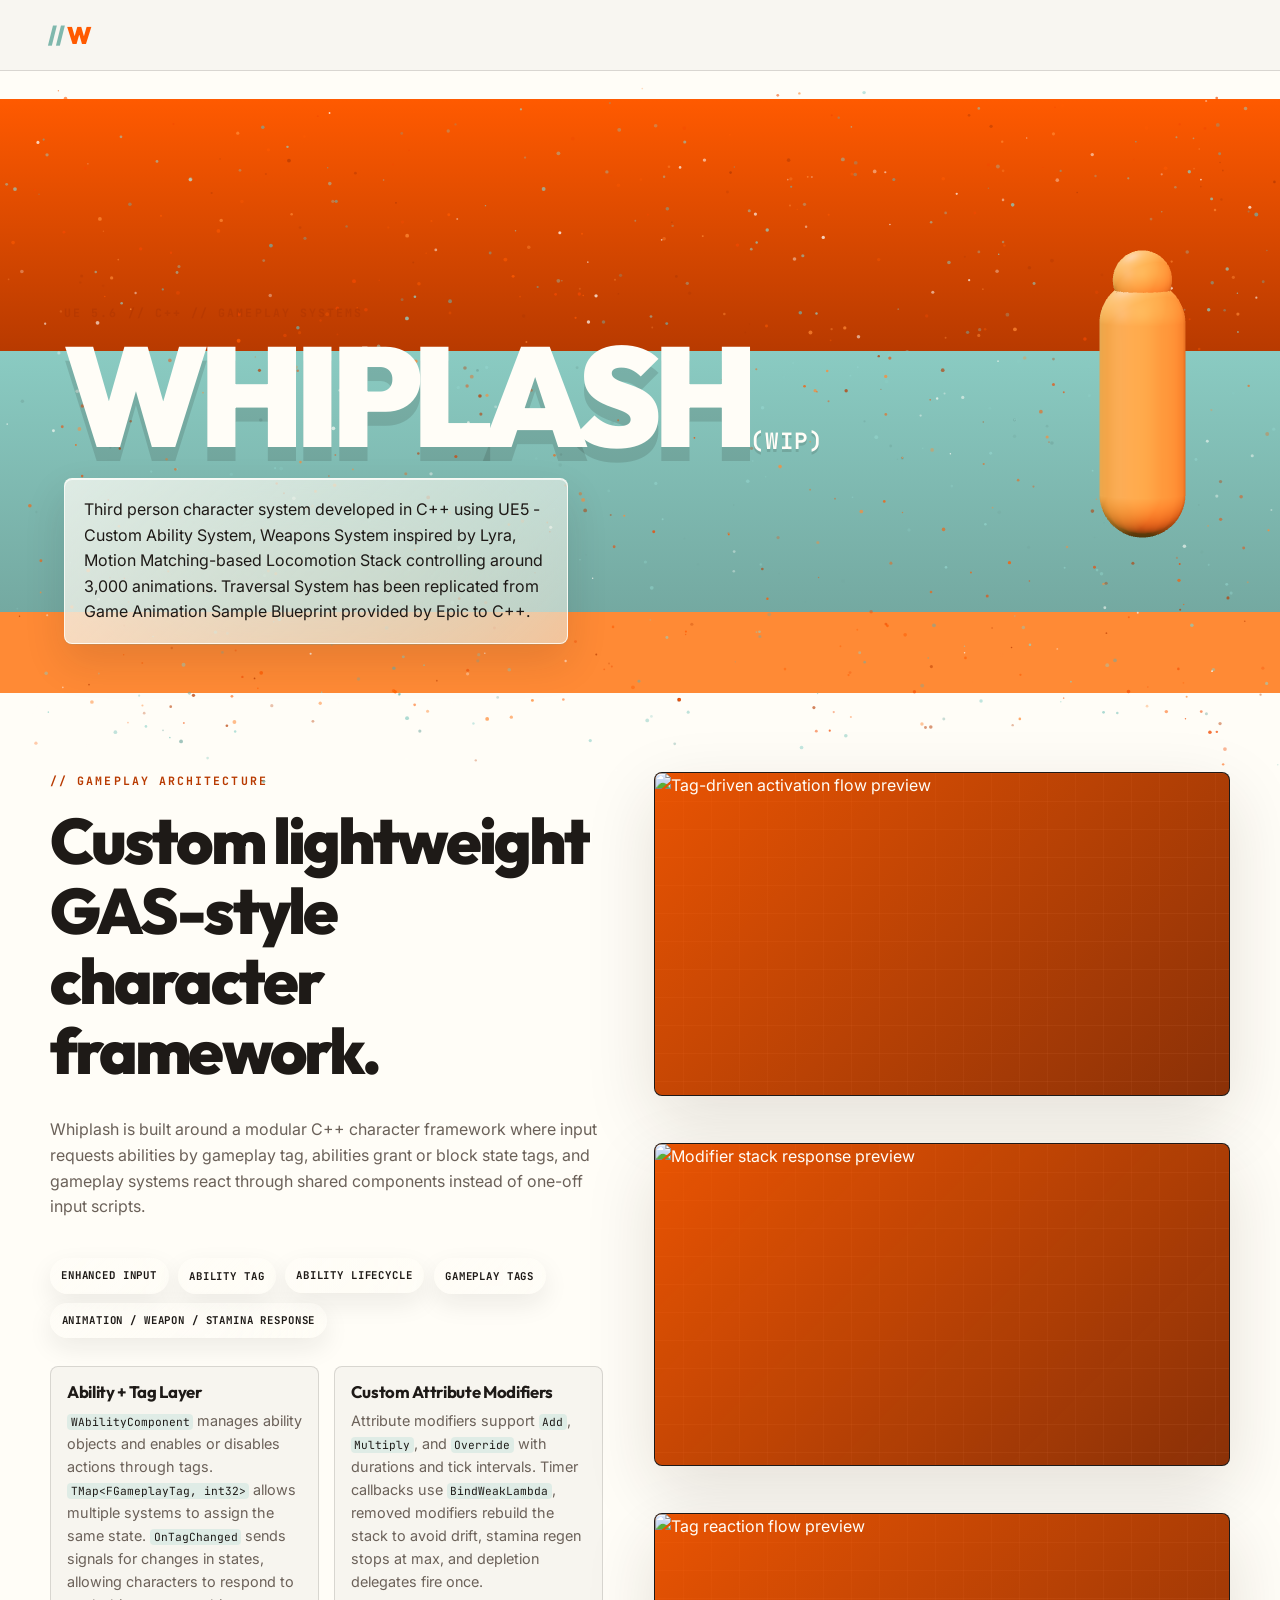
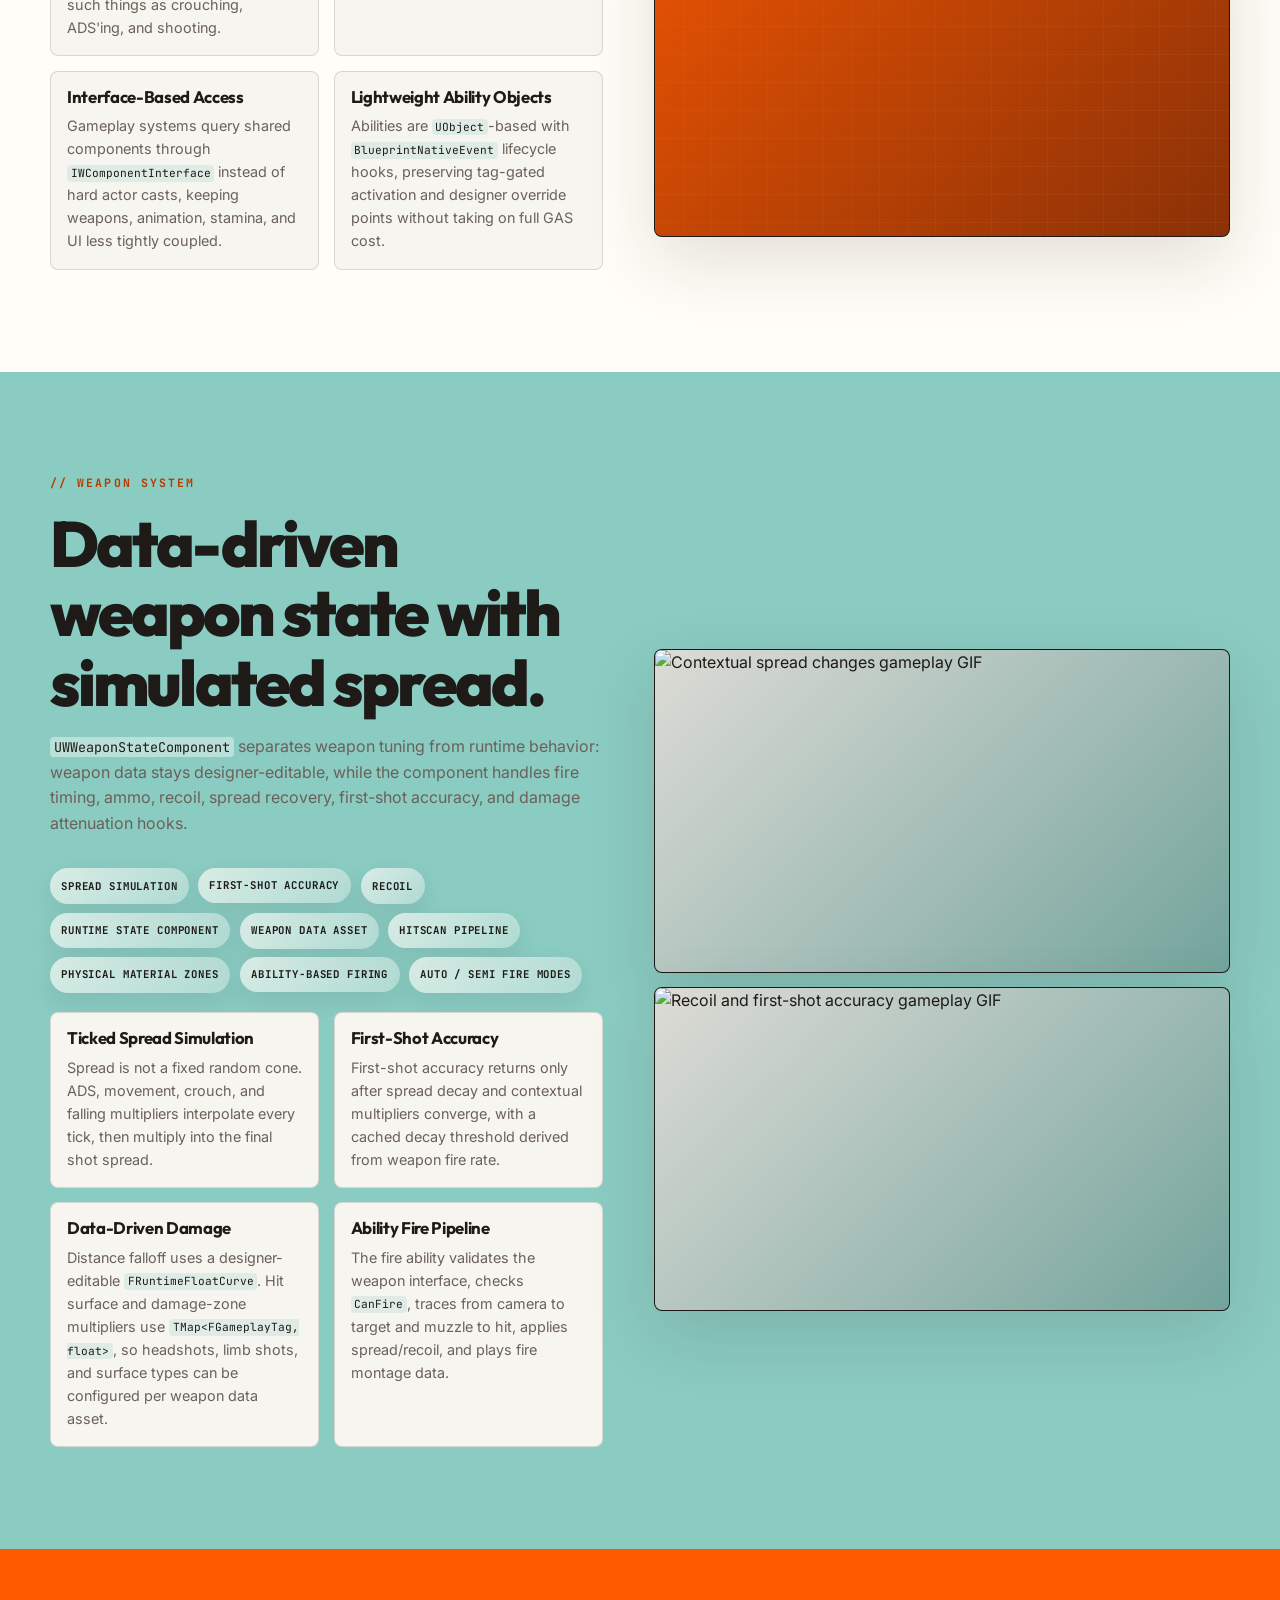
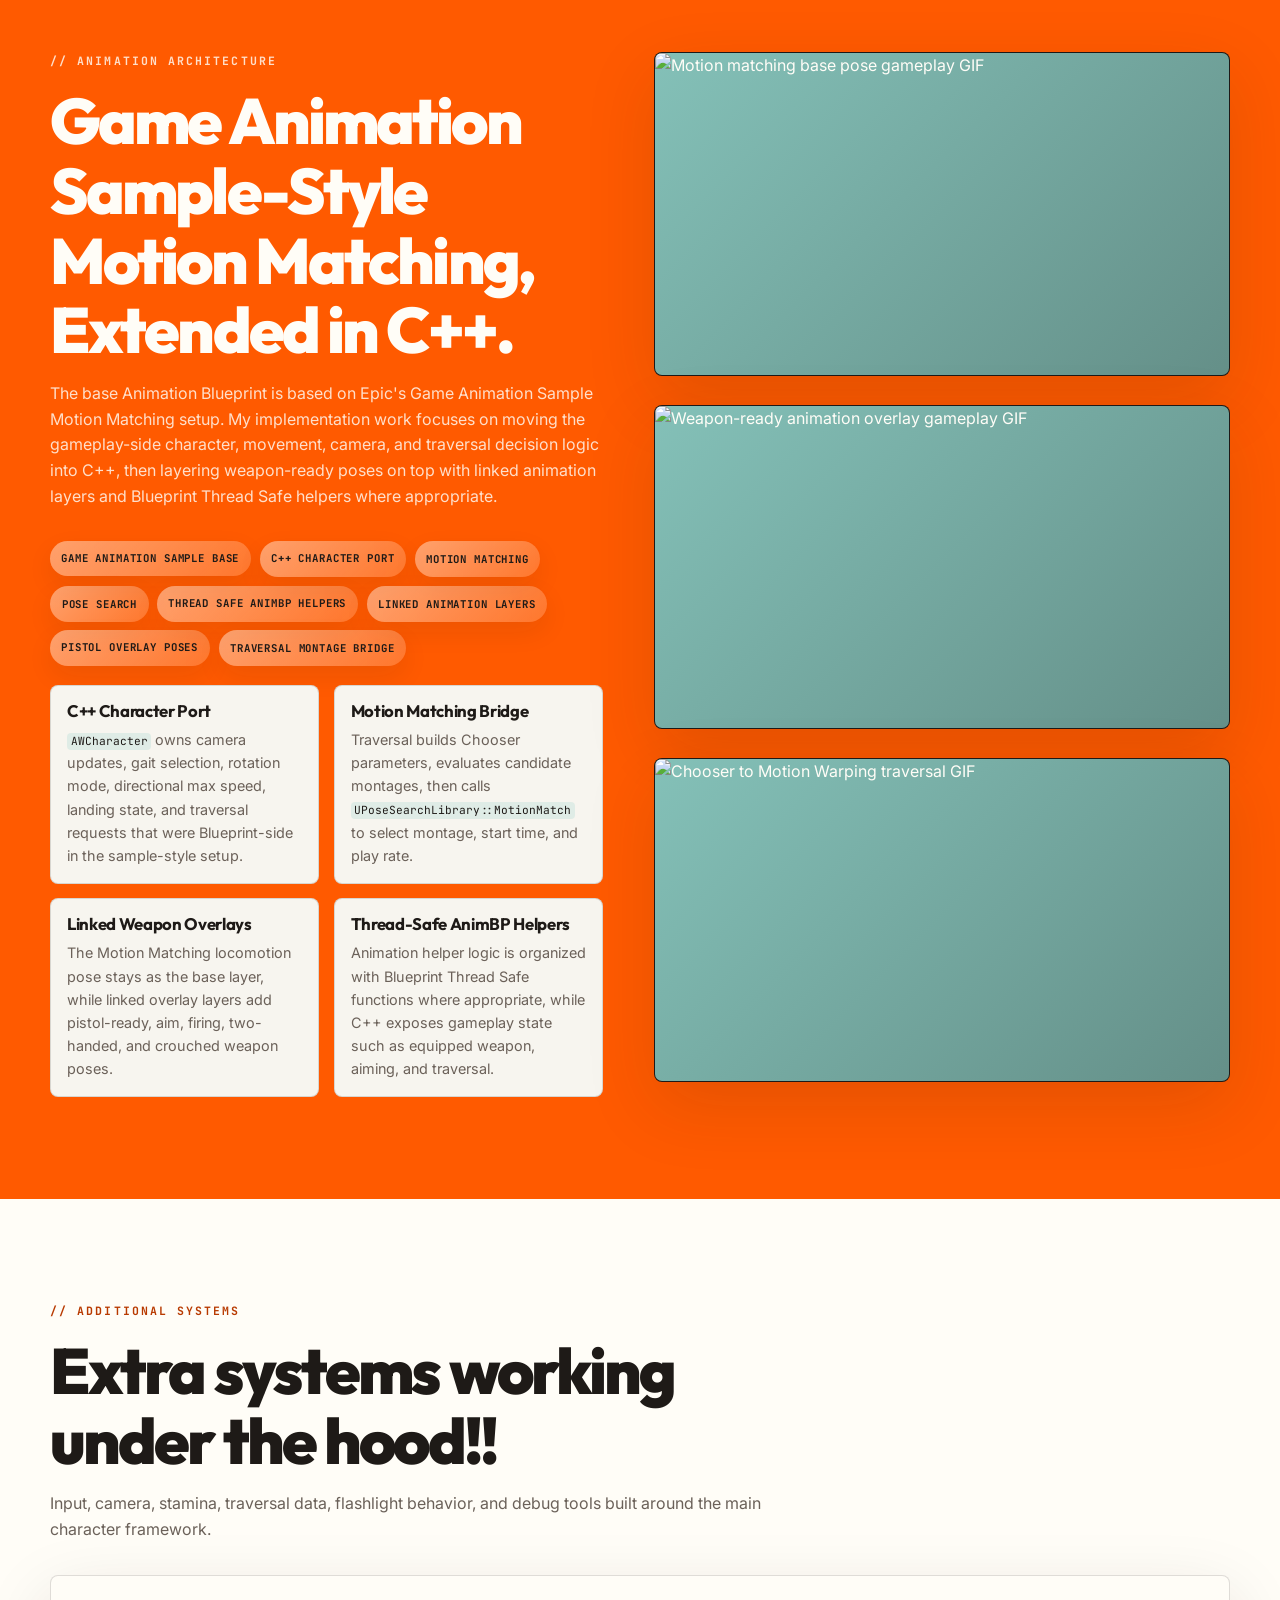
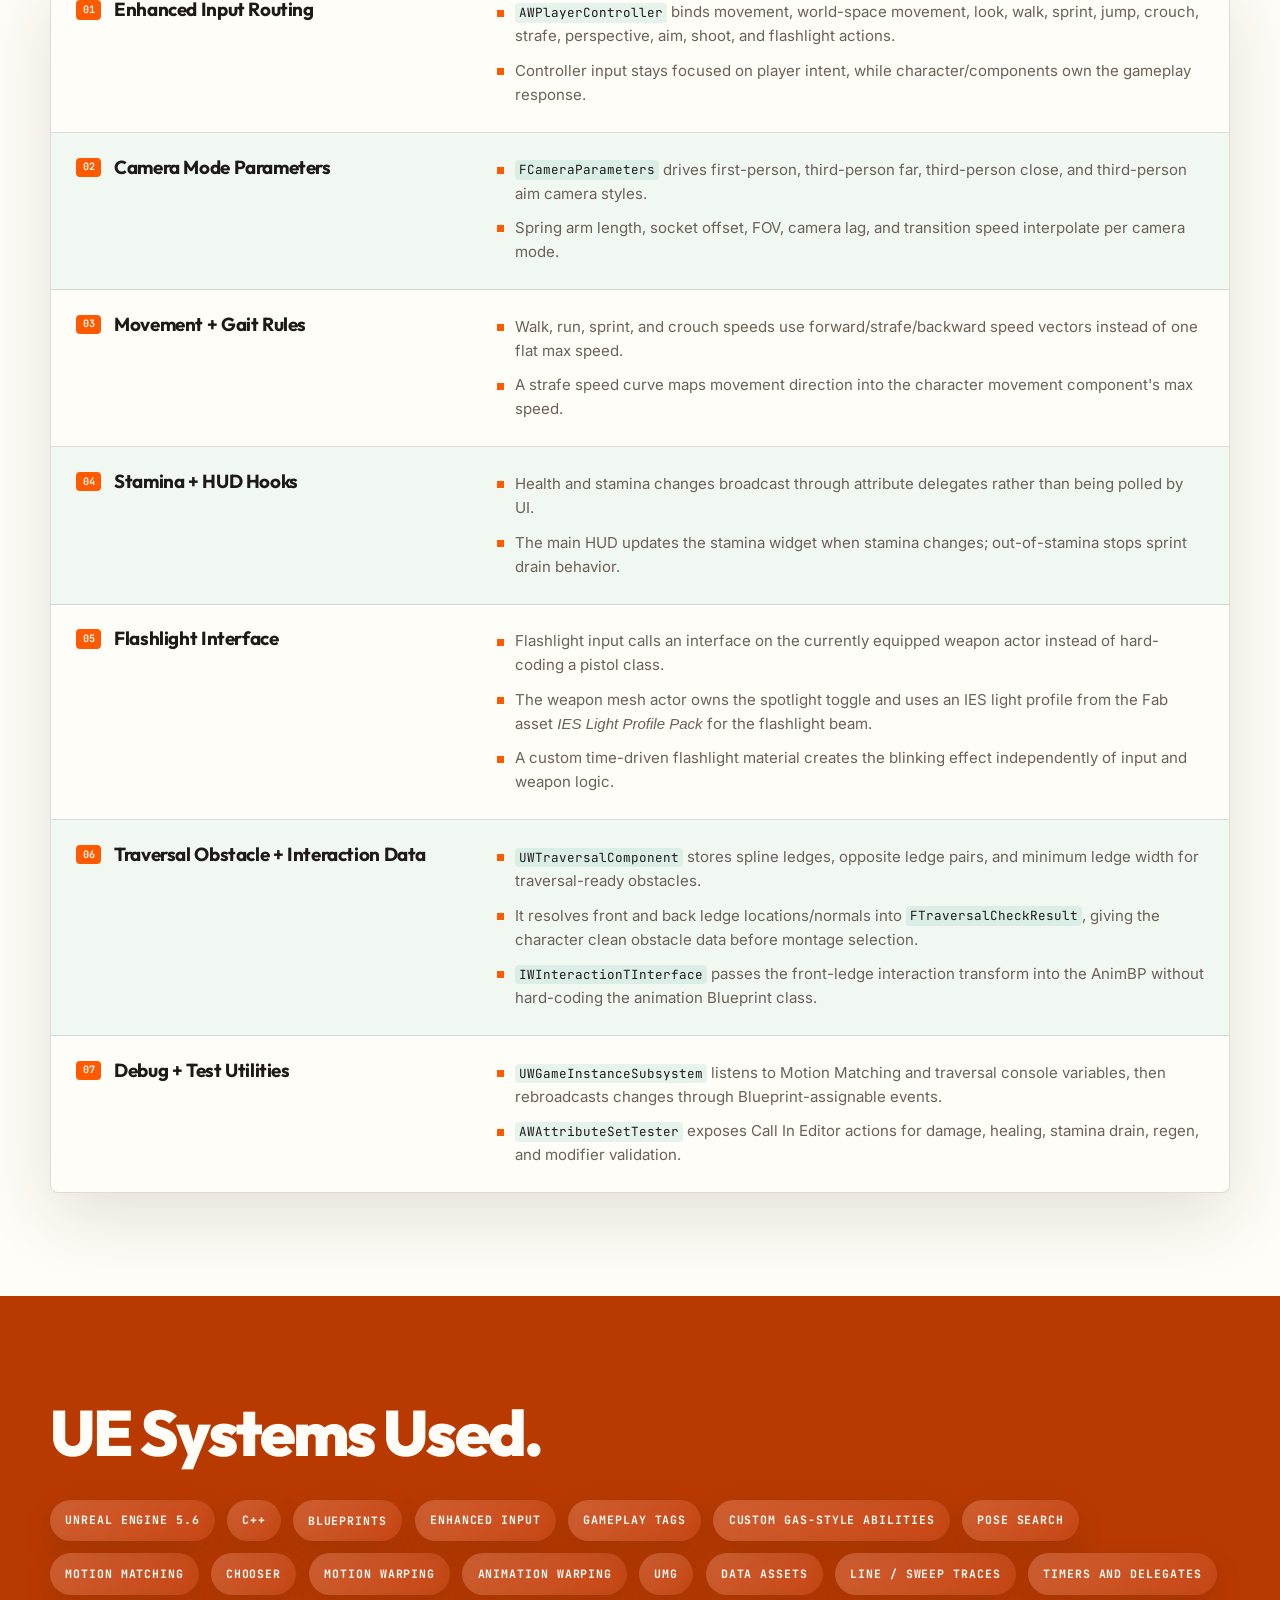
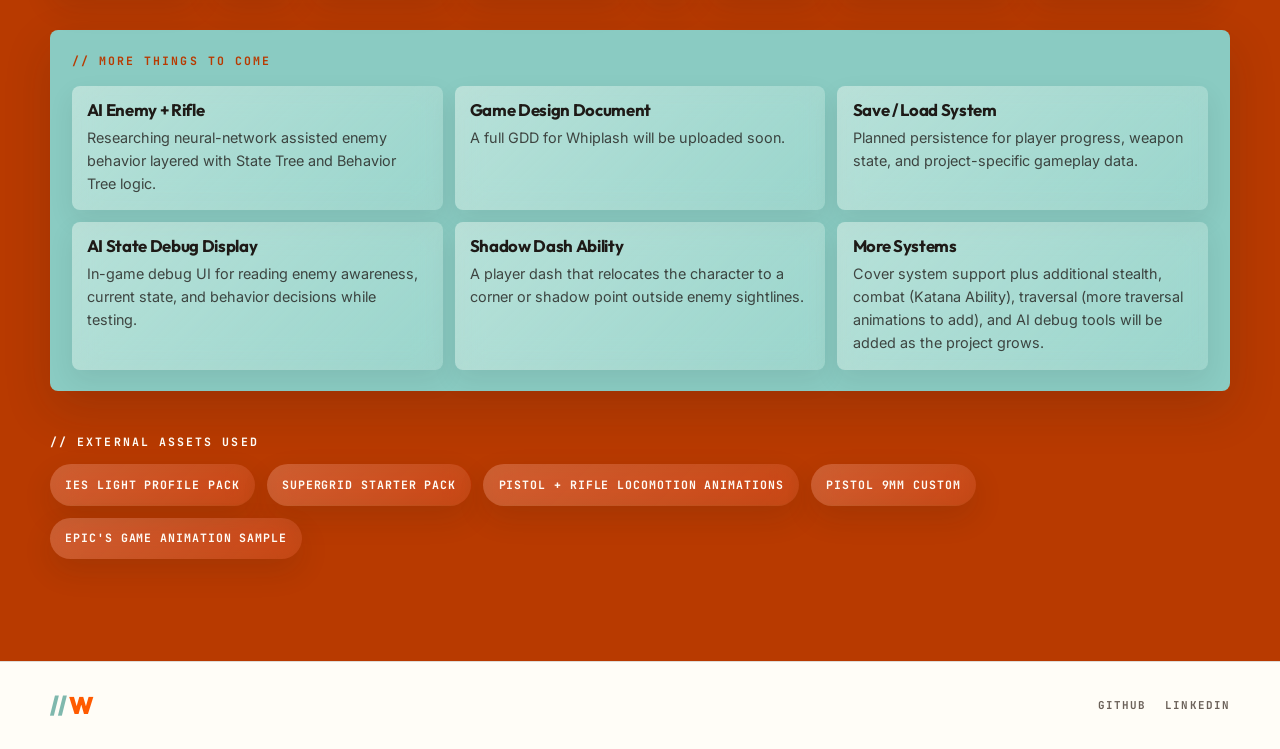
==== commit 347624d2: "Disable 3D characters on mobile" ====
--- a/index.html
+++ b/index.html
@@ -8,7 +8,7 @@
     <link rel="preconnect" href="https://fonts.googleapis.com">
     <link rel="preconnect" href="https://fonts.gstatic.com" crossorigin>
     <link href="https://fonts.googleapis.com/css2?family=Inter:wght@300;400;500;600;700&family=JetBrains+Mono:wght@400;500;700&family=Outfit:wght@100;200;300;400;500;600;700;800;900&display=swap" rel="stylesheet">
-    <link rel="stylesheet" href="./style.css?v=roadmap-1">
+    <link rel="stylesheet" href="./style.css?v=mobile-no-3d-1">
 </head>
 <body class="is-loading">
     <div id="page-loader" class="page-loader" aria-live="polite" aria-label="Loading Whiplash">
@@ -583,6 +583,6 @@
             }
         }
     </script>
-    <script type="module" src="./main.js?v=mobile-notice-2"></script>
+    <script type="module" src="./main.js?v=mobile-no-3d-1"></script>
 </body>
 </html>
--- a/style.css
+++ b/style.css
@@ -855,6 +855,13 @@
     text-transform: uppercase;
 }
 
+@media (max-width: 760px) {
+    /* Mobile version: hide the Three.js character canvas completely. */
+    .hero-model-wrap {
+        display: none;
+    }
+}
+
 .section {
     padding: clamp(4.5rem, 8vw, 8rem) 0;
     scroll-margin-top: 5rem;
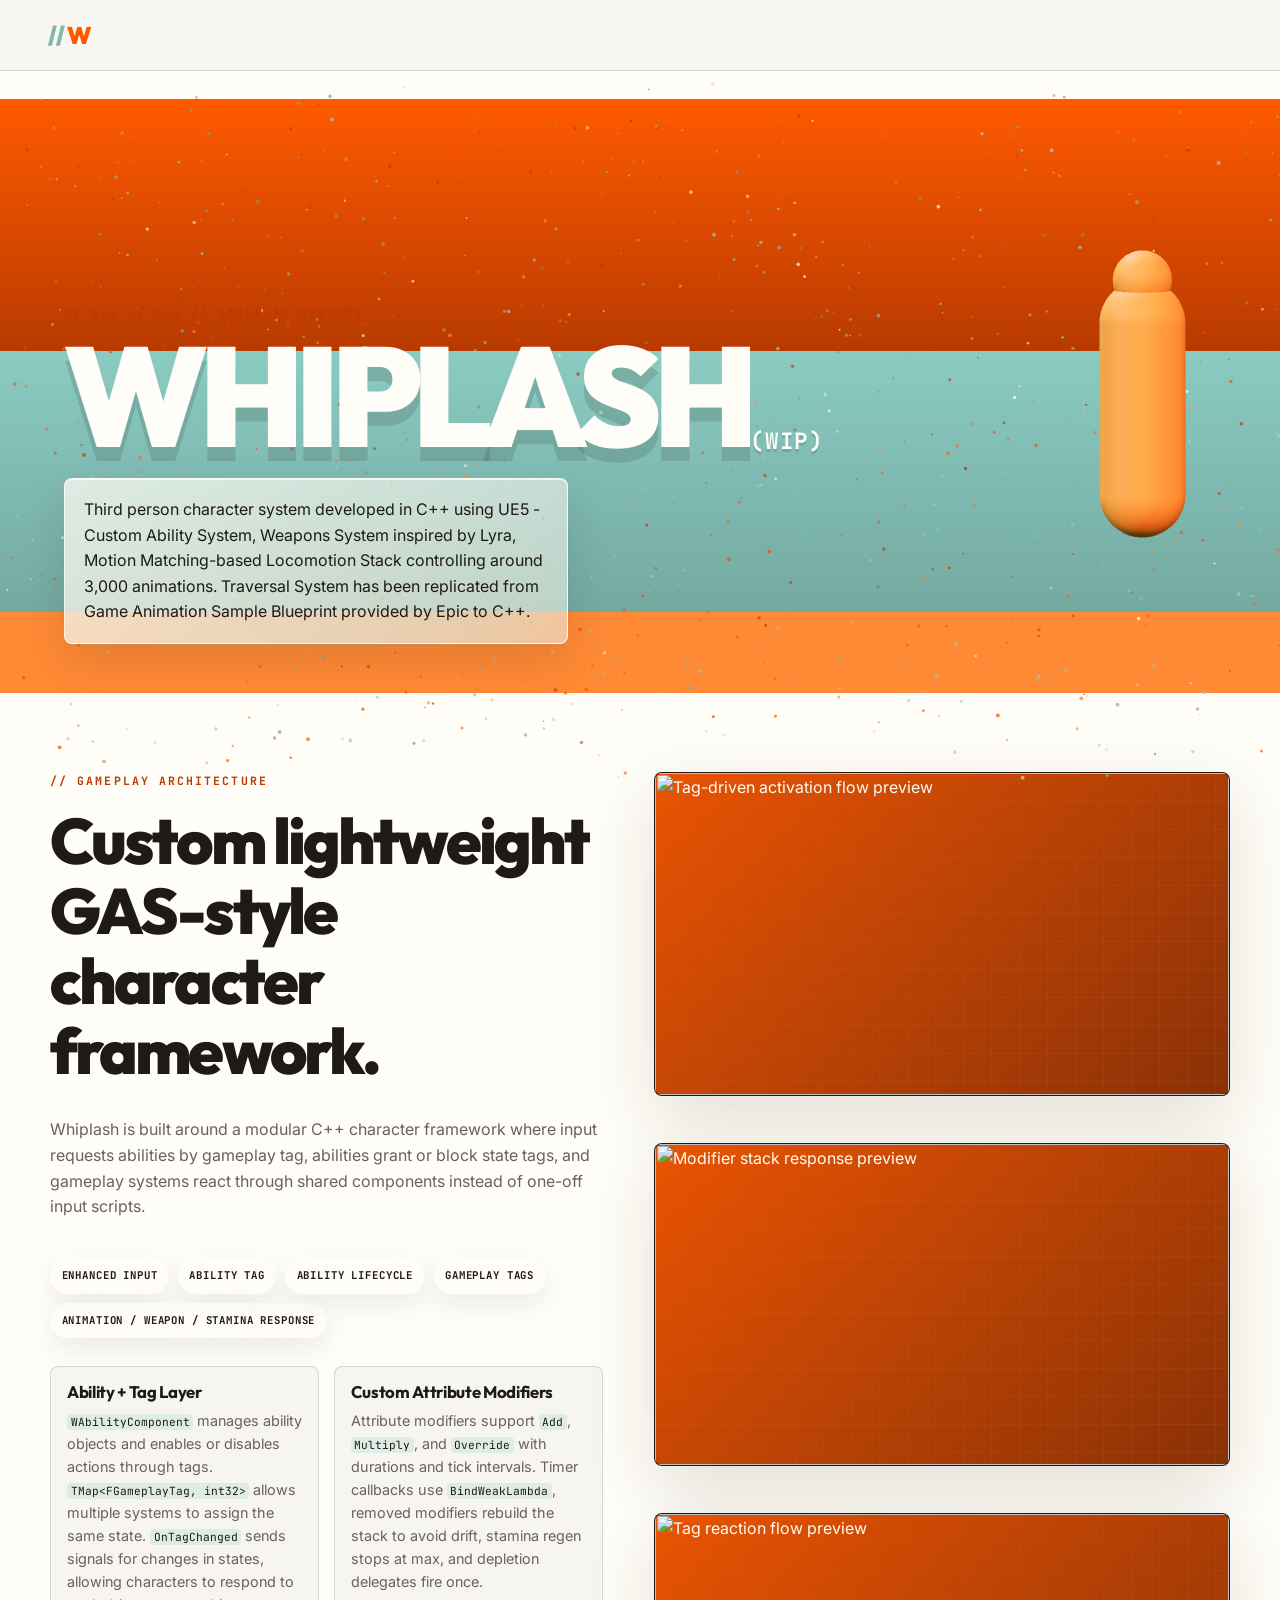
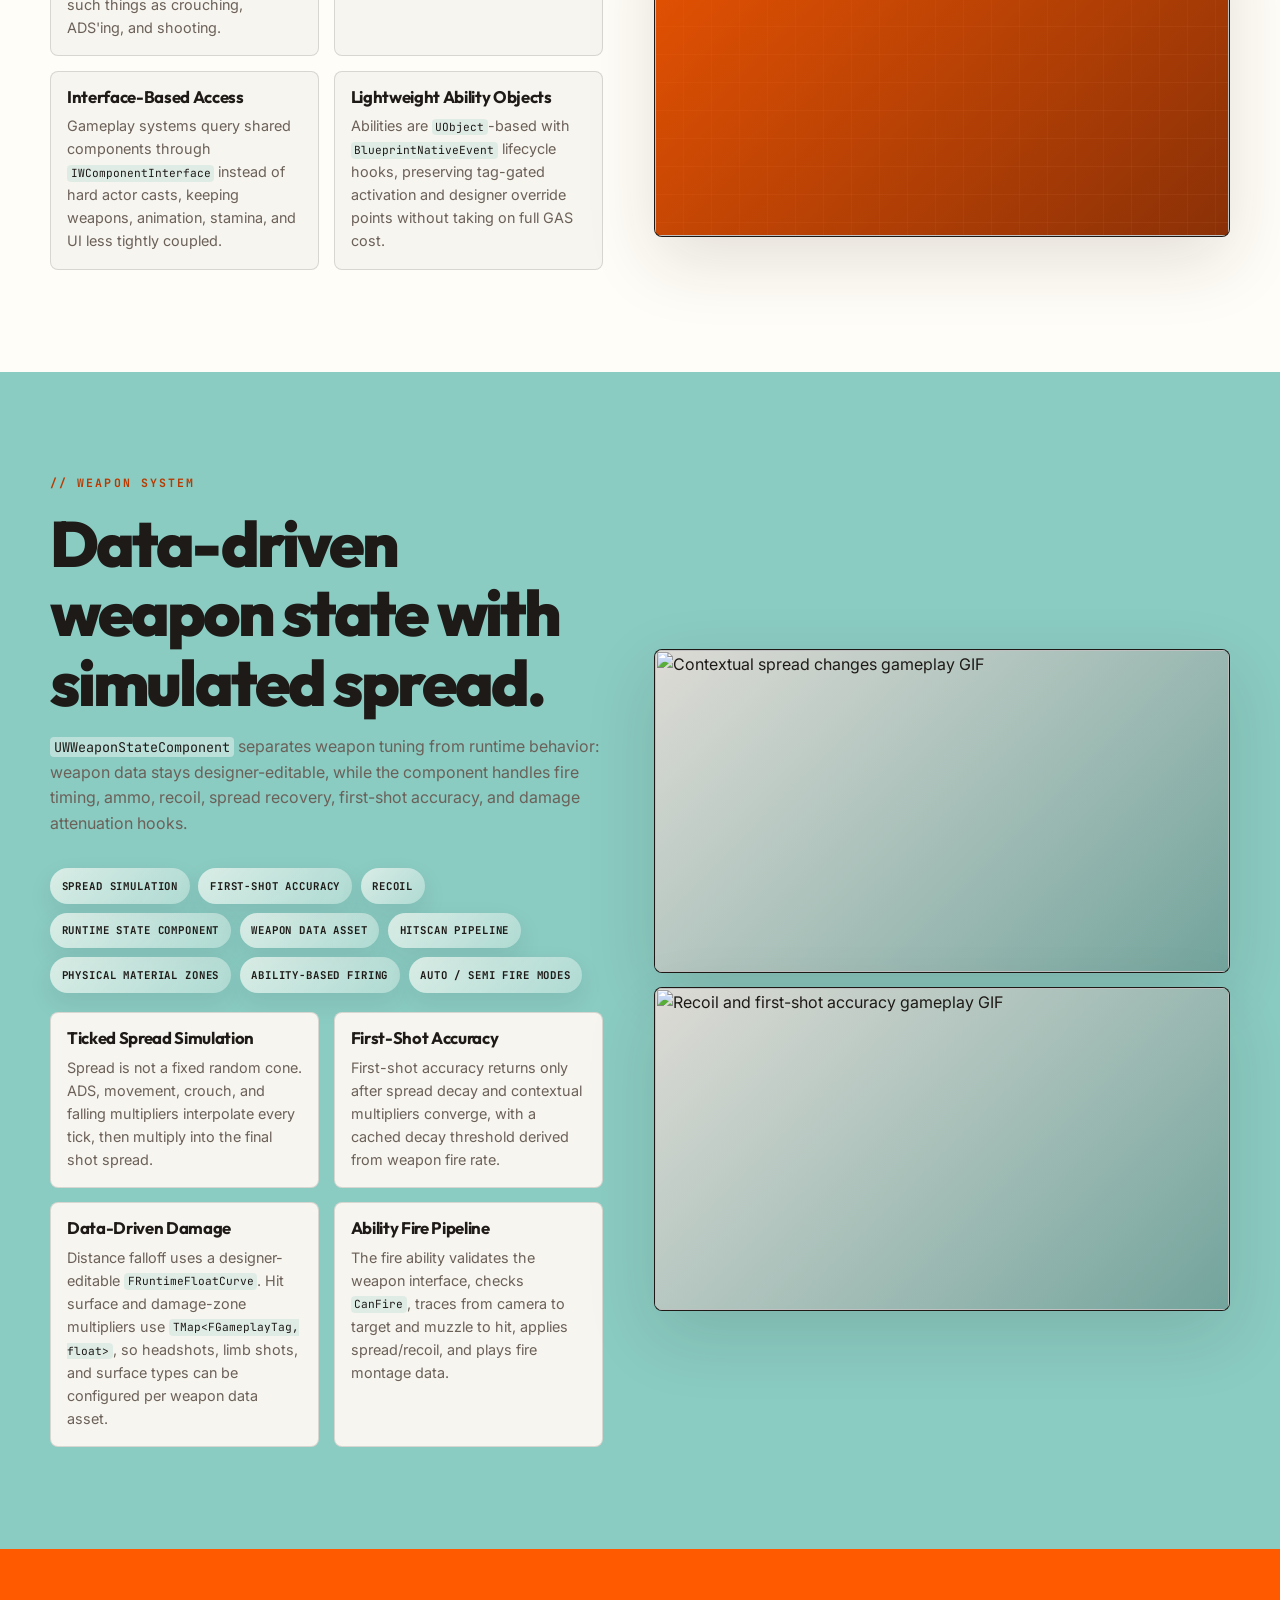
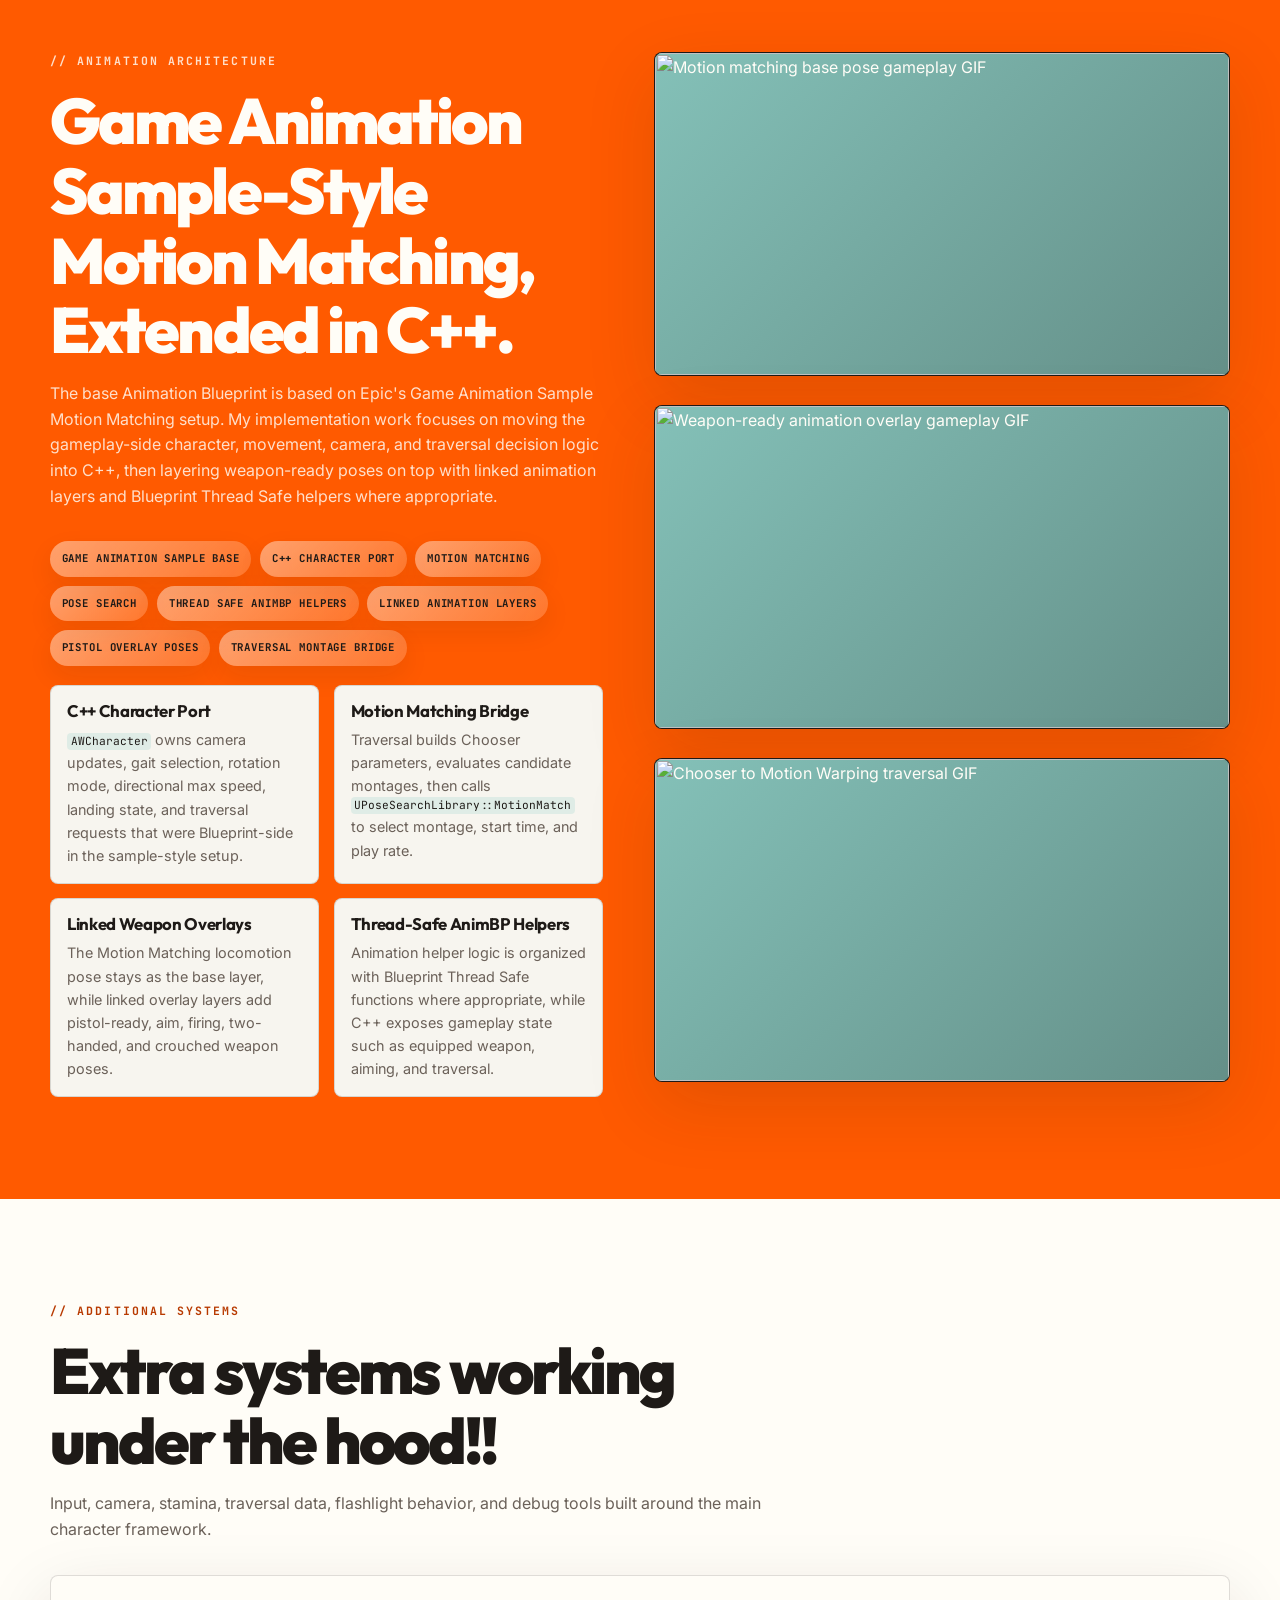
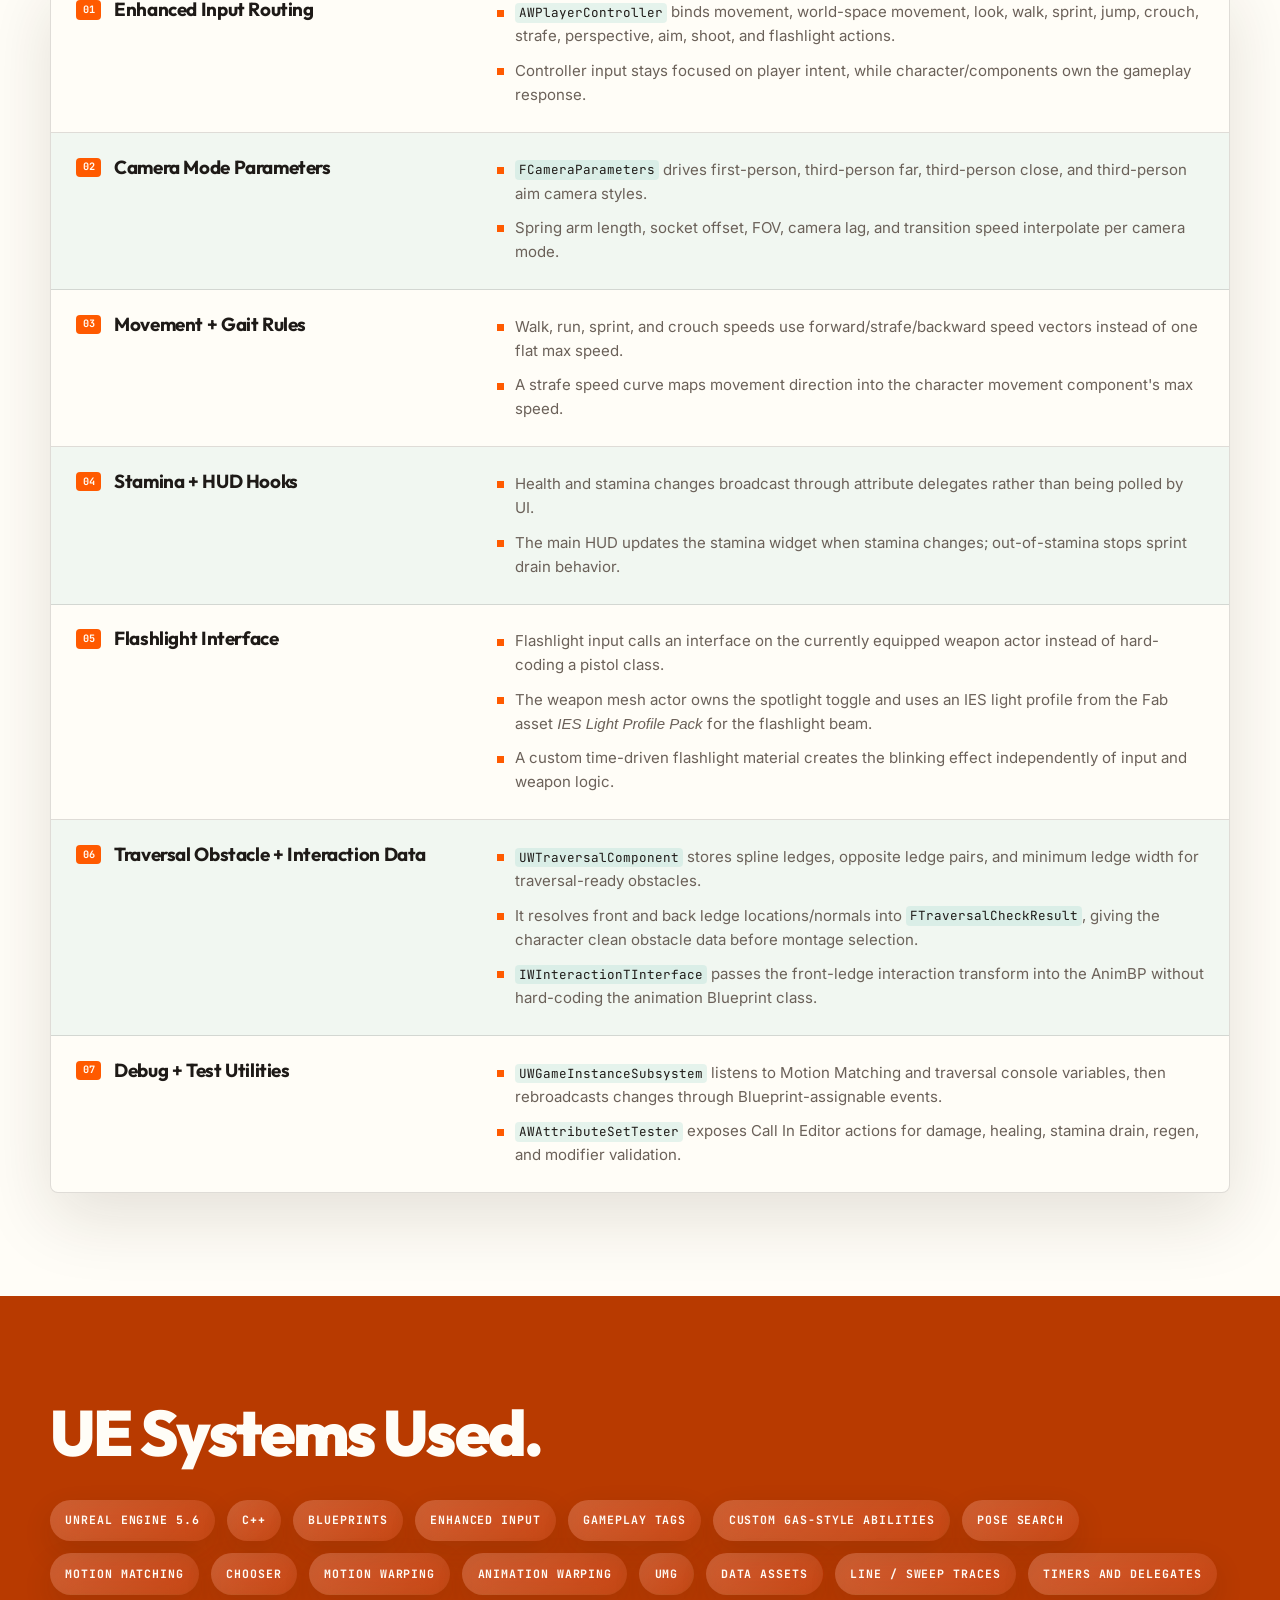
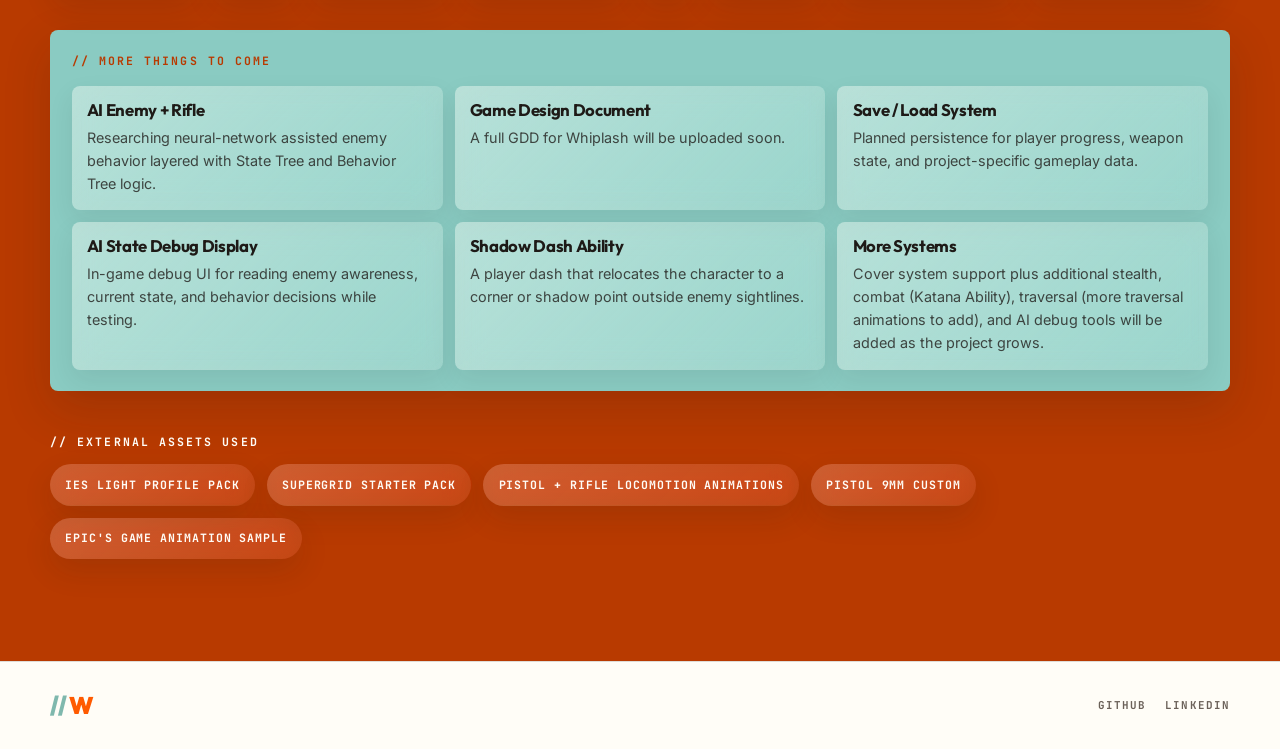
==== commit 49212e0d: "Add Google Analytics tracking" ====
--- a/index.html
+++ b/index.html
@@ -1,3 +1,12 @@
+<!-- Google tag (gtag.js) -->
+<script async src="https://www.googletagmanager.com/gtag/js?id=G-QHBGY7EDQS"></script>
+<script>
+  window.dataLayer = window.dataLayer || [];
+  function gtag(){dataLayer.push(arguments);}
+  gtag('js', new Date());
+
+  gtag('config', 'G-QHBGY7EDQS');
+</script>
 <!DOCTYPE html>
 <html lang="en">
 <head>
